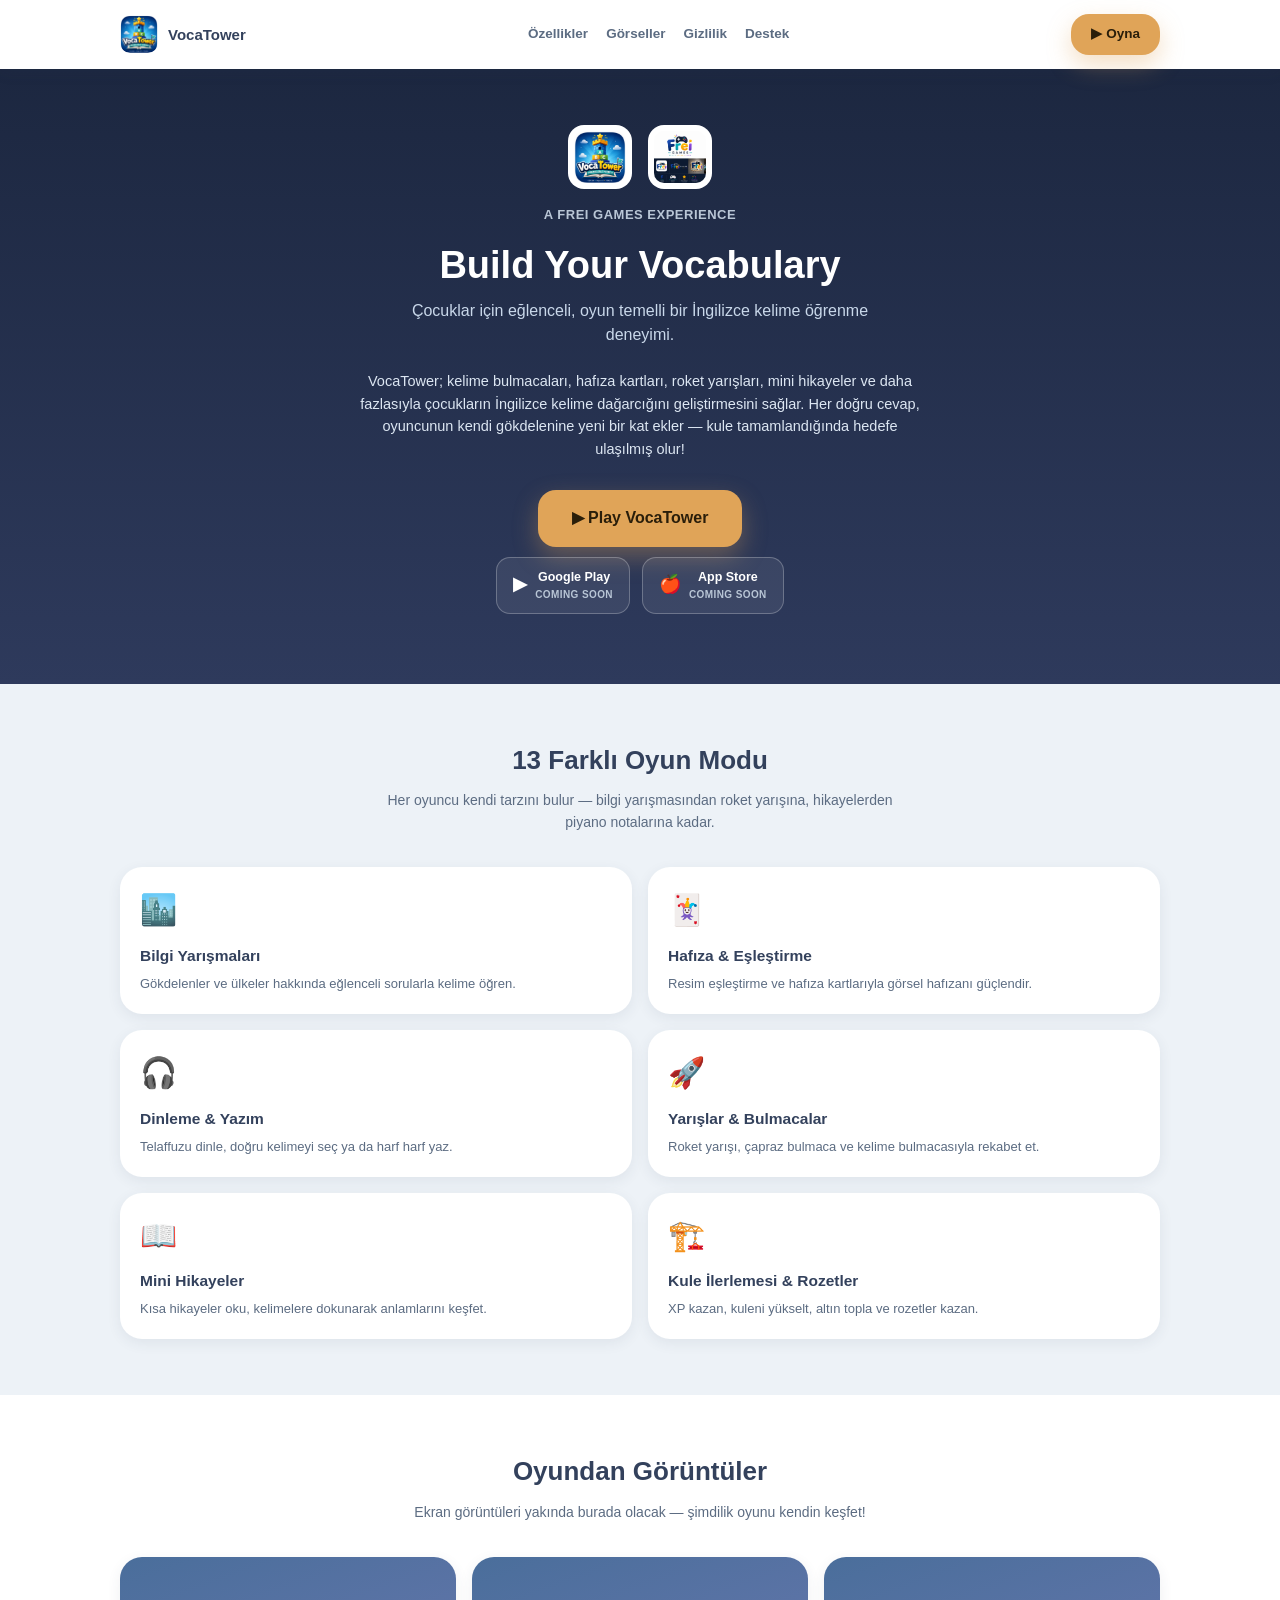
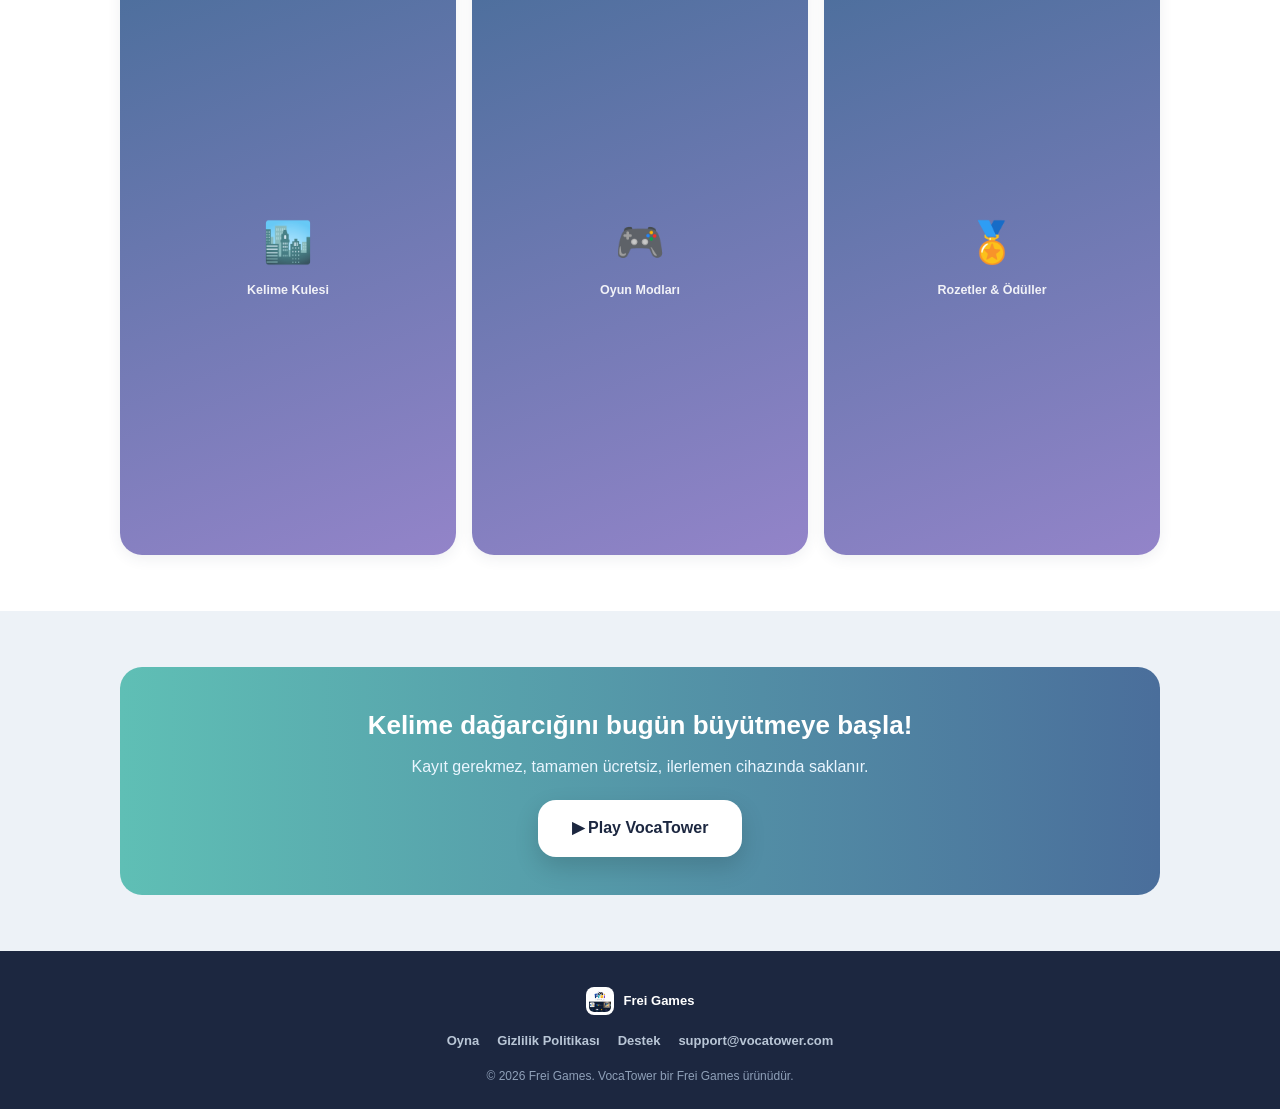
==== index.html @ cd60e769 "Release Candidate v0.1 Co-Authored-By: Claude Sonnet 5 <noreply@anthropic.com>" ====
<!DOCTYPE html>
<html lang="tr">
<head>
<meta charset="UTF-8">
<meta name="viewport" content="width=device-width, initial-scale=1.0">
<title>VocaTower — Build Your Vocabulary | Frei Games</title>
<meta name="description" content="VocaTower, çocuklar için 13 eğlenceli oyun modu ve 1000 kelimelik İngilizce kelime hazinesiyle tasarlanmış bir kelime öğrenme oyunudur. Frei Games imzasıyla.">
<link rel="stylesheet" href="assets/css/landing.css">
</head>
<body>

<header class="lp-header">
  <div class="lp-wrap">
    <div class="lp-brand">
      <img src="assets/images/VocaTower_logo.png" alt="VocaTower logosu">
      <span>VocaTower</span>
    </div>
    <nav class="lp-nav">
      <a href="#features">Özellikler</a>
      <a href="#preview">Görseller</a>
      <a href="privacy.html">Gizlilik</a>
      <a href="support.html">Destek</a>
    </nav>
    <a class="lp-btn-primary" style="padding:10px 20px;font-size:13.5px;" href="game/index.html">▶ Oyna</a>
  </div>
</header>

<section class="lp-hero">
  <div class="lp-wrap">
    <div class="lp-logos">
      <img src="assets/images/VocaTower_logo.png" alt="VocaTower logosu">
      <img src="assets/images/Frei_games_logo.png" alt="Frei Games logosu">
    </div>
    <div class="lp-tagline" lang="en">A FREI GAMES EXPERIENCE</div>
    <h1 lang="en">Build Your Vocabulary</h1>
    <p class="lp-sub-tr">Çocuklar için eğlenceli, oyun temelli bir İngilizce kelime öğrenme deneyimi.</p>
    <p class="lp-explain">VocaTower; kelime bulmacaları, hafıza kartları, roket yarışları, mini hikayeler ve daha fazlasıyla çocukların İngilizce kelime dağarcığını geliştirmesini sağlar. Her doğru cevap, oyuncunun kendi gökdelenine yeni bir kat ekler — kule tamamlandığında hedefe ulaşılmış olur!</p>
    <div class="lp-cta-row">
      <a class="lp-btn-primary" href="game/index.html"><span lang="en">▶ Play VocaTower</span></a>
    </div>
    <div class="lp-store-badges">
      <div class="lp-store-badge"><span class="lp-store-icon">▶</span><span lang="en">Google Play<span class="lp-soon">COMING SOON</span></span></div>
      <div class="lp-store-badge"><span class="lp-store-icon">🍎</span><span lang="en">App Store<span class="lp-soon">COMING SOON</span></span></div>
    </div>
  </div>
</section>

<section class="lp-section" id="features">
  <div class="lp-wrap">
    <h2>13 Farklı Oyun Modu</h2>
    <p class="lp-section-sub">Her oyuncu kendi tarzını bulur — bilgi yarışmasından roket yarışına, hikayelerden piyano notalarına kadar.</p>
    <div class="lp-features">
      <div class="lp-feature-card">
        <div class="lp-fe-icon">🏙️</div>
        <h3>Bilgi Yarışmaları</h3>
        <p>Gökdelenler ve ülkeler hakkında eğlenceli sorularla kelime öğren.</p>
      </div>
      <div class="lp-feature-card">
        <div class="lp-fe-icon">🃏</div>
        <h3>Hafıza & Eşleştirme</h3>
        <p>Resim eşleştirme ve hafıza kartlarıyla görsel hafızanı güçlendir.</p>
      </div>
      <div class="lp-feature-card">
        <div class="lp-fe-icon">🎧</div>
        <h3>Dinleme & Yazım</h3>
        <p>Telaffuzu dinle, doğru kelimeyi seç ya da harf harf yaz.</p>
      </div>
      <div class="lp-feature-card">
        <div class="lp-fe-icon">🚀</div>
        <h3>Yarışlar & Bulmacalar</h3>
        <p>Roket yarışı, çapraz bulmaca ve kelime bulmacasıyla rekabet et.</p>
      </div>
      <div class="lp-feature-card">
        <div class="lp-fe-icon">📖</div>
        <h3>Mini Hikayeler</h3>
        <p>Kısa hikayeler oku, kelimelere dokunarak anlamlarını keşfet.</p>
      </div>
      <div class="lp-feature-card">
        <div class="lp-fe-icon">🏗️</div>
        <h3>Kule İlerlemesi & Rozetler</h3>
        <p>XP kazan, kuleni yükselt, altın topla ve rozetler kazan.</p>
      </div>
    </div>
  </div>
</section>

<section class="lp-section" id="preview" style="background:var(--card);">
  <div class="lp-wrap">
    <h2>Oyundan Görüntüler</h2>
    <p class="lp-section-sub">Ekran görüntüleri yakında burada olacak — şimdilik oyunu kendin keşfet!</p>
    <div class="lp-preview-row">
      <div class="lp-preview-card"><div class="lp-pv-emoji">🏙️</div><span>Kelime Kulesi</span></div>
      <div class="lp-preview-card"><div class="lp-pv-emoji">🎮</div><span>Oyun Modları</span></div>
      <div class="lp-preview-card"><div class="lp-pv-emoji">🏅</div><span>Rozetler & Ödüller</span></div>
    </div>
  </div>
</section>

<section class="lp-section">
  <div class="lp-wrap">
    <div class="lp-cta-band">
      <h2>Kelime dağarcığını bugün büyütmeye başla!</h2>
      <p style="margin:10px 0 20px;color:#EAF6FF;">Kayıt gerekmez, tamamen ücretsiz, ilerlemen cihazında saklanır.</p>
      <a class="lp-btn-primary" href="game/index.html"><span lang="en">▶ Play VocaTower</span></a>
    </div>
  </div>
</section>

<footer class="lp-footer">
  <div class="lp-wrap">
    <div class="lp-footer-brand">
      <img src="assets/images/Frei_games_logo.png" alt="Frei Games logosu">
      <span>Frei Games</span>
    </div>
    <div class="lp-footer-links">
      <a href="game/index.html">Oyna</a>
      <a href="privacy.html">Gizlilik Politikası</a>
      <a href="support.html">Destek</a>
      <a href="mailto:support@vocatower.com?subject=VocaTower%20Feedback">support@vocatower.com</a>
    </div>
    <div class="lp-footer-copy">© 2026 Frei Games. VocaTower bir Frei Games ürünüdür.</div>
  </div>
</footer>

</body>
</html>
---- assets/css/landing.css ----
/* VocaTower — Frei Games tanıtım sitesi (index.html, privacy.html, support.html ortak stili) */
:root{
  --navy:#1C2740; --bg:#EDF2F7; --card:#FFFFFF; --ink:#33415C; --ink-soft:#5C6C82;
  --blue:#4A6E9B; --green:#72B396; --turquoise:#5FBFB5; --purple:#9384C9; --amber:#E0A458;
  --red-soft:#E08E8E; --radius:22px; --shadow:0 4px 14px rgba(51,65,92,0.08);
}
*{margin:0;padding:0;box-sizing:border-box;-webkit-tap-highlight-color:transparent;}
html{scroll-behavior:smooth;}
body{font-family:Inter,'Segoe UI',Roboto,Arial,sans-serif;background:var(--bg);color:var(--ink);line-height:1.55;}
img{max-width:100%;display:block;}
a{color:inherit;}
.lp-wrap{width:100%;max-width:1080px;margin:0 auto;padding:0 20px;}

/* ---------- Header ---------- */
.lp-header{background:var(--card);box-shadow:var(--shadow);position:sticky;top:0;z-index:10;}
.lp-header .lp-wrap{display:flex;align-items:center;justify-content:space-between;padding:14px 20px;gap:14px;}
.lp-brand{display:flex;align-items:center;gap:10px;font-weight:700;font-size:15px;}
.lp-brand img{height:38px;width:auto;border-radius:10px;}
.lp-nav{display:flex;gap:18px;font-size:13.5px;font-weight:700;flex-wrap:wrap;}
.lp-nav a{text-decoration:none;color:var(--ink-soft);}
.lp-nav a:hover{color:var(--blue);}

/* ---------- Hero ---------- */
.lp-hero{background:linear-gradient(180deg,var(--navy) 0%,#2E3A5C 100%);color:#fff;padding:56px 0 70px;text-align:center;}
.lp-hero .lp-logos{display:flex;align-items:center;justify-content:center;gap:16px;margin-bottom:16px;}
.lp-hero .lp-logos img{height:64px;width:auto;border-radius:16px;background:#fff;padding:6px;}
.lp-tagline{font-size:13px;letter-spacing:.5px;color:#B9C6D6;font-weight:700;margin-bottom:18px;}
.lp-hero h1{font-size:38px;line-height:1.2;margin-bottom:10px;}
.lp-hero .lp-sub-tr{font-size:16px;color:#C9D8EA;margin-bottom:22px;max-width:520px;margin-left:auto;margin-right:auto;}
.lp-hero p.lp-explain{max-width:560px;margin:0 auto 30px;color:#DCE6F2;font-size:14.5px;}
.lp-cta-row{display:flex;flex-wrap:wrap;gap:14px;justify-content:center;align-items:center;}
.lp-btn-primary{display:inline-block;background:var(--amber);color:#2A1E0A;font-weight:700;font-size:16px;padding:16px 34px;border-radius:18px;text-decoration:none;box-shadow:0 10px 24px rgba(224,164,88,.35);transition:transform .12s;}
.lp-btn-primary:hover{transform:translateY(-2px);}
.lp-store-badges{display:flex;gap:12px;flex-wrap:wrap;justify-content:center;margin-top:10px;}
.lp-store-badge{display:flex;align-items:center;gap:8px;background:rgba(255,255,255,.08);border:1.5px solid rgba(255,255,255,.25);color:#fff;padding:10px 16px;border-radius:14px;font-size:12.5px;font-weight:700;}
.lp-store-badge .lp-store-icon{font-size:18px;}
.lp-store-badge .lp-soon{display:block;font-size:10px;font-weight:600;color:#B9C6D6;letter-spacing:.4px;}

/* ---------- Sections ---------- */
.lp-section{padding:56px 0;}
.lp-section h2{font-size:26px;text-align:center;margin-bottom:10px;}
.lp-section .lp-section-sub{text-align:center;color:var(--ink-soft);font-size:14px;max-width:520px;margin:0 auto 34px;}

.lp-features{display:grid;grid-template-columns:repeat(2,1fr);gap:16px;}
.lp-feature-card{background:var(--card);border-radius:var(--radius);box-shadow:var(--shadow);padding:20px;text-align:left;}
.lp-feature-card .lp-fe-icon{font-size:30px;margin-bottom:10px;}
.lp-feature-card h3{font-size:15.5px;margin-bottom:6px;}
.lp-feature-card p{font-size:13px;color:var(--ink-soft);}

.lp-preview-row{display:grid;grid-template-columns:repeat(3,1fr);gap:16px;}
.lp-preview-card{aspect-ratio:9/16;background:linear-gradient(160deg,var(--blue),var(--purple));border-radius:var(--radius);box-shadow:var(--shadow);display:flex;align-items:center;justify-content:center;flex-direction:column;color:#fff;font-weight:700;text-align:center;padding:16px;gap:8px;}
.lp-preview-card .lp-pv-emoji{font-size:40px;}
.lp-preview-card span{font-size:12.5px;font-weight:600;opacity:.9;}

.lp-cta-band{background:linear-gradient(90deg,var(--turquoise),var(--blue));border-radius:var(--radius);padding:38px 24px;text-align:center;color:#fff;}
.lp-cta-band h2{color:#fff;}
.lp-cta-band .lp-btn-primary{background:#fff;color:var(--navy);box-shadow:0 10px 24px rgba(0,0,0,.15);}

/* ---------- Footer ---------- */
.lp-footer{background:var(--navy);color:#B9C6D6;padding:36px 0 24px;font-size:13px;}
.lp-footer .lp-wrap{display:flex;flex-direction:column;gap:16px;align-items:center;text-align:center;}
.lp-footer-brand{display:flex;align-items:center;gap:10px;font-weight:700;color:#fff;}
.lp-footer-brand img{height:28px;width:auto;border-radius:8px;background:#fff;padding:3px;}
.lp-footer-links{display:flex;gap:18px;flex-wrap:wrap;justify-content:center;}
.lp-footer-links a{text-decoration:none;color:#B9C6D6;font-weight:700;}
.lp-footer-links a:hover{color:#fff;}
.lp-footer-copy{color:#8FA0B8;font-size:12px;}

/* ---------- Content pages (privacy / support) ---------- */
.lp-content{background:var(--card);border-radius:var(--radius);box-shadow:var(--shadow);padding:34px 28px;margin:36px auto;max-width:760px;}
.lp-content h1{font-size:26px;margin-bottom:6px;}
.lp-content .lp-updated{color:var(--ink-soft);font-size:12.5px;margin-bottom:24px;}
.lp-content h2{font-size:17px;margin:26px 0 8px;color:var(--blue);}
.lp-content p, .lp-content li{font-size:14px;color:var(--ink);margin-bottom:8px;}
.lp-content ul{padding-left:20px;margin-bottom:10px;}
.lp-content .lp-faq-q{font-weight:700;margin-top:18px;}
.lp-content a.lp-mail{color:var(--blue);font-weight:700;text-decoration:none;}

@media (max-width:700px){
  .lp-hero h1{font-size:28px;}
  .lp-features{grid-template-columns:1fr;}
  .lp-preview-row{grid-template-columns:1fr 1fr;}
  .lp-nav{display:none;}
  .lp-content{padding:24px 18px;margin:20px 14px;}
}
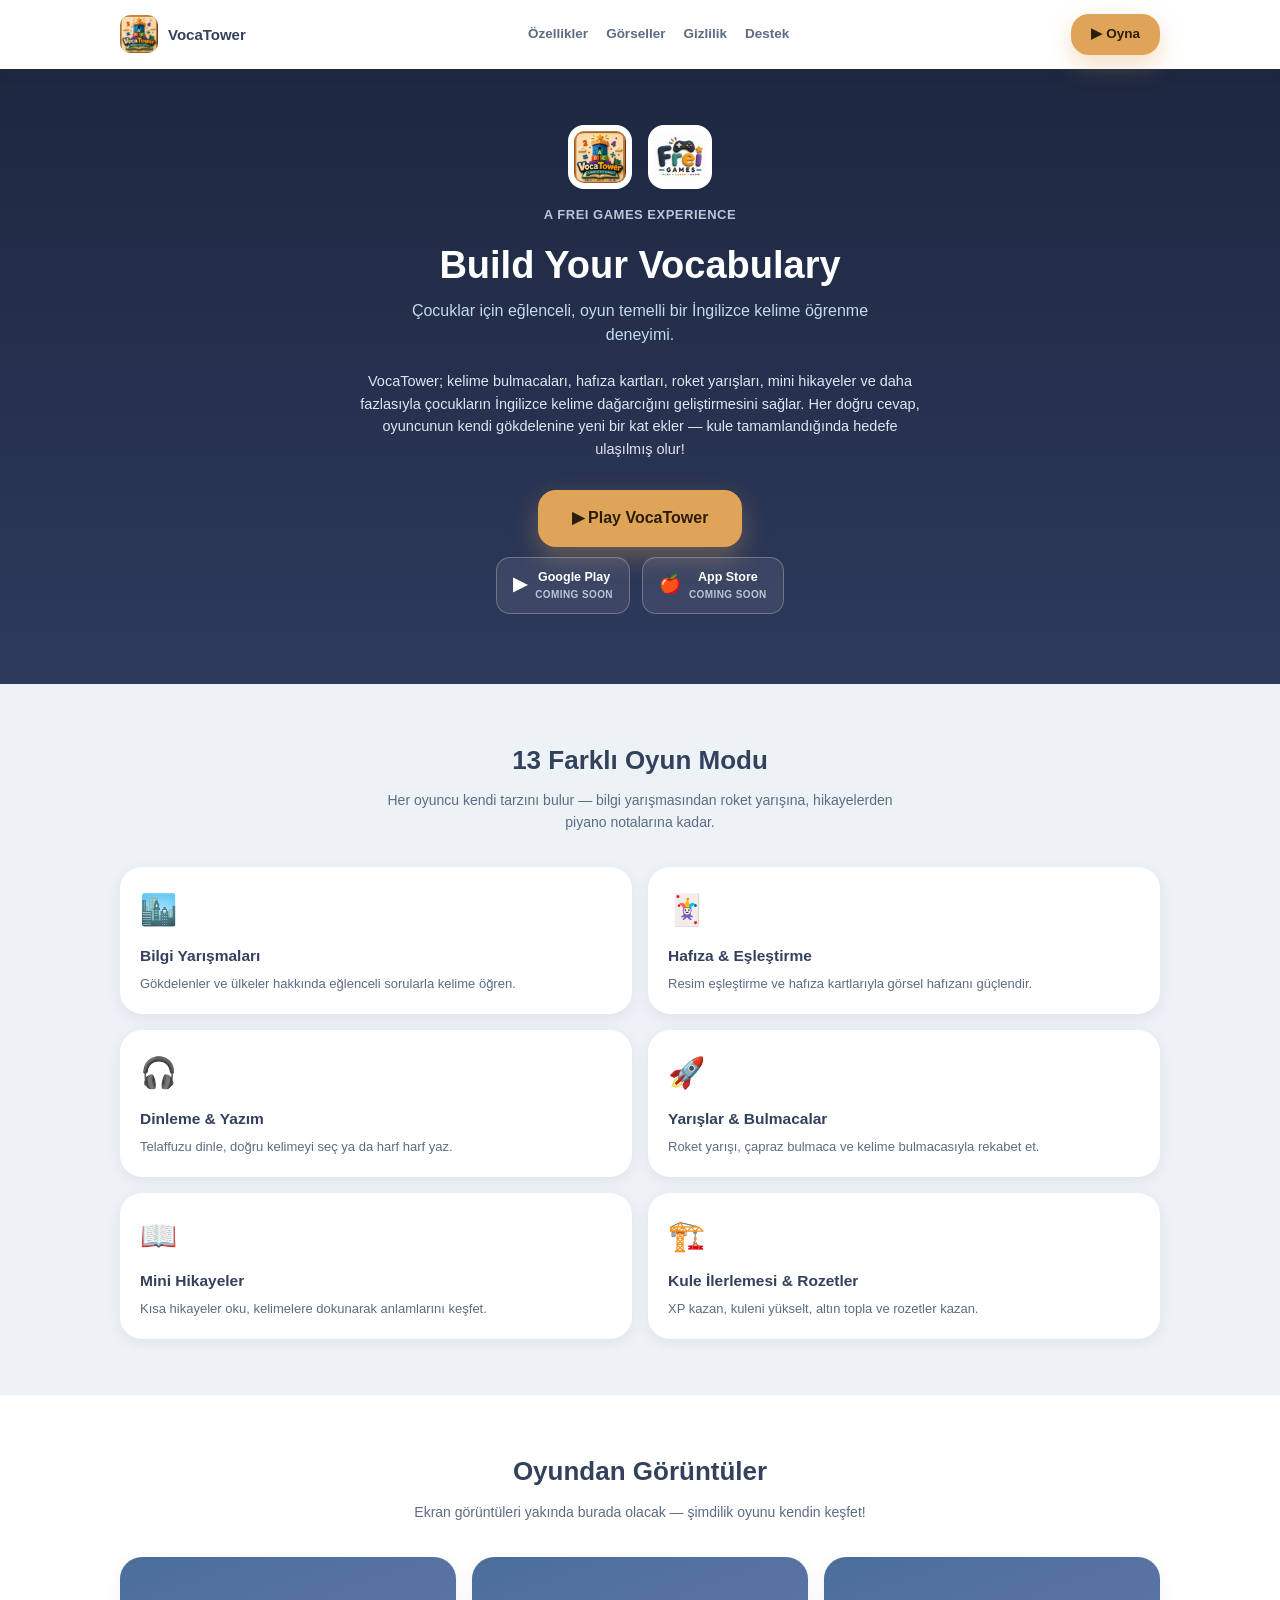
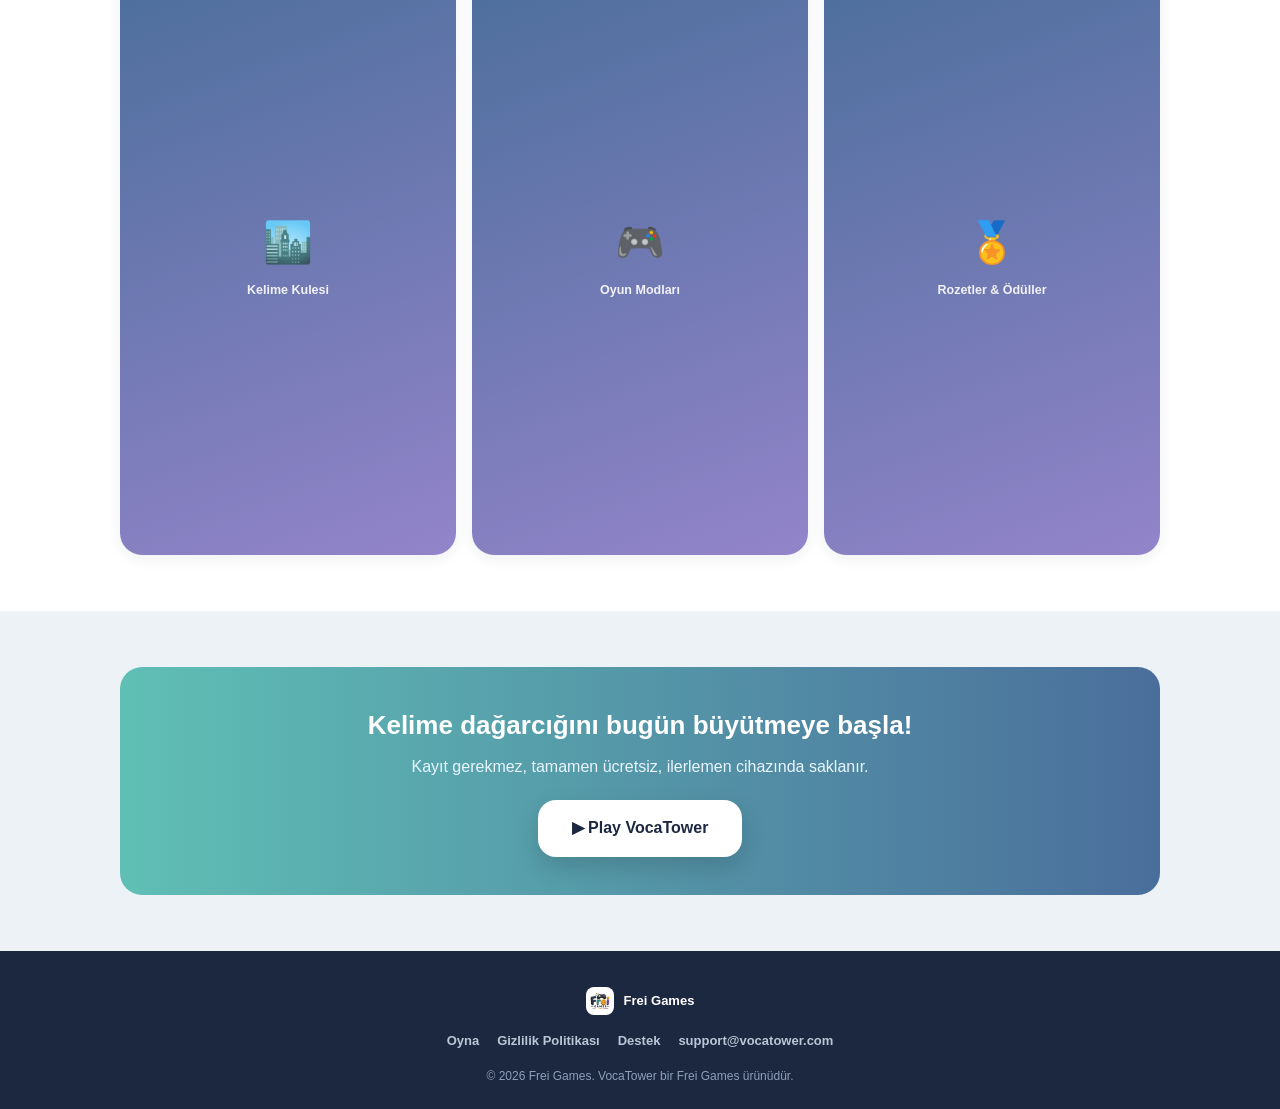
==== commit 9070f006: "Apply official Frei Games visual design: clay home cards, badge artwork, universal completion popup," ====
--- a/index.html
+++ b/index.html
@@ -12,7 +12,7 @@
 <header class="lp-header">
   <div class="lp-wrap">
     <div class="lp-brand">
-      <img src="assets/images/VocaTower_logo.png" alt="VocaTower logosu">
+      <img src="assets/images/VocaTower_logo_new.png" alt="VocaTower logosu">
       <span>VocaTower</span>
     </div>
     <nav class="lp-nav">
@@ -28,8 +28,8 @@
 <section class="lp-hero">
   <div class="lp-wrap">
     <div class="lp-logos">
-      <img src="assets/images/VocaTower_logo.png" alt="VocaTower logosu">
-      <img src="assets/images/Frei_games_logo.png" alt="Frei Games logosu">
+      <img src="assets/images/VocaTower_logo_new.png" alt="VocaTower logosu">
+      <img src="assets/images/FreiGames_logo_new.png" alt="Frei Games logosu">
     </div>
     <div class="lp-tagline" lang="en">A FREI GAMES EXPERIENCE</div>
     <h1 lang="en">Build Your Vocabulary</h1>
@@ -109,7 +109,7 @@
 <footer class="lp-footer">
   <div class="lp-wrap">
     <div class="lp-footer-brand">
-      <img src="assets/images/Frei_games_logo.png" alt="Frei Games logosu">
+      <img src="assets/images/FreiGames_logo_new.png" alt="Frei Games logosu">
       <span>Frei Games</span>
     </div>
     <div class="lp-footer-links">
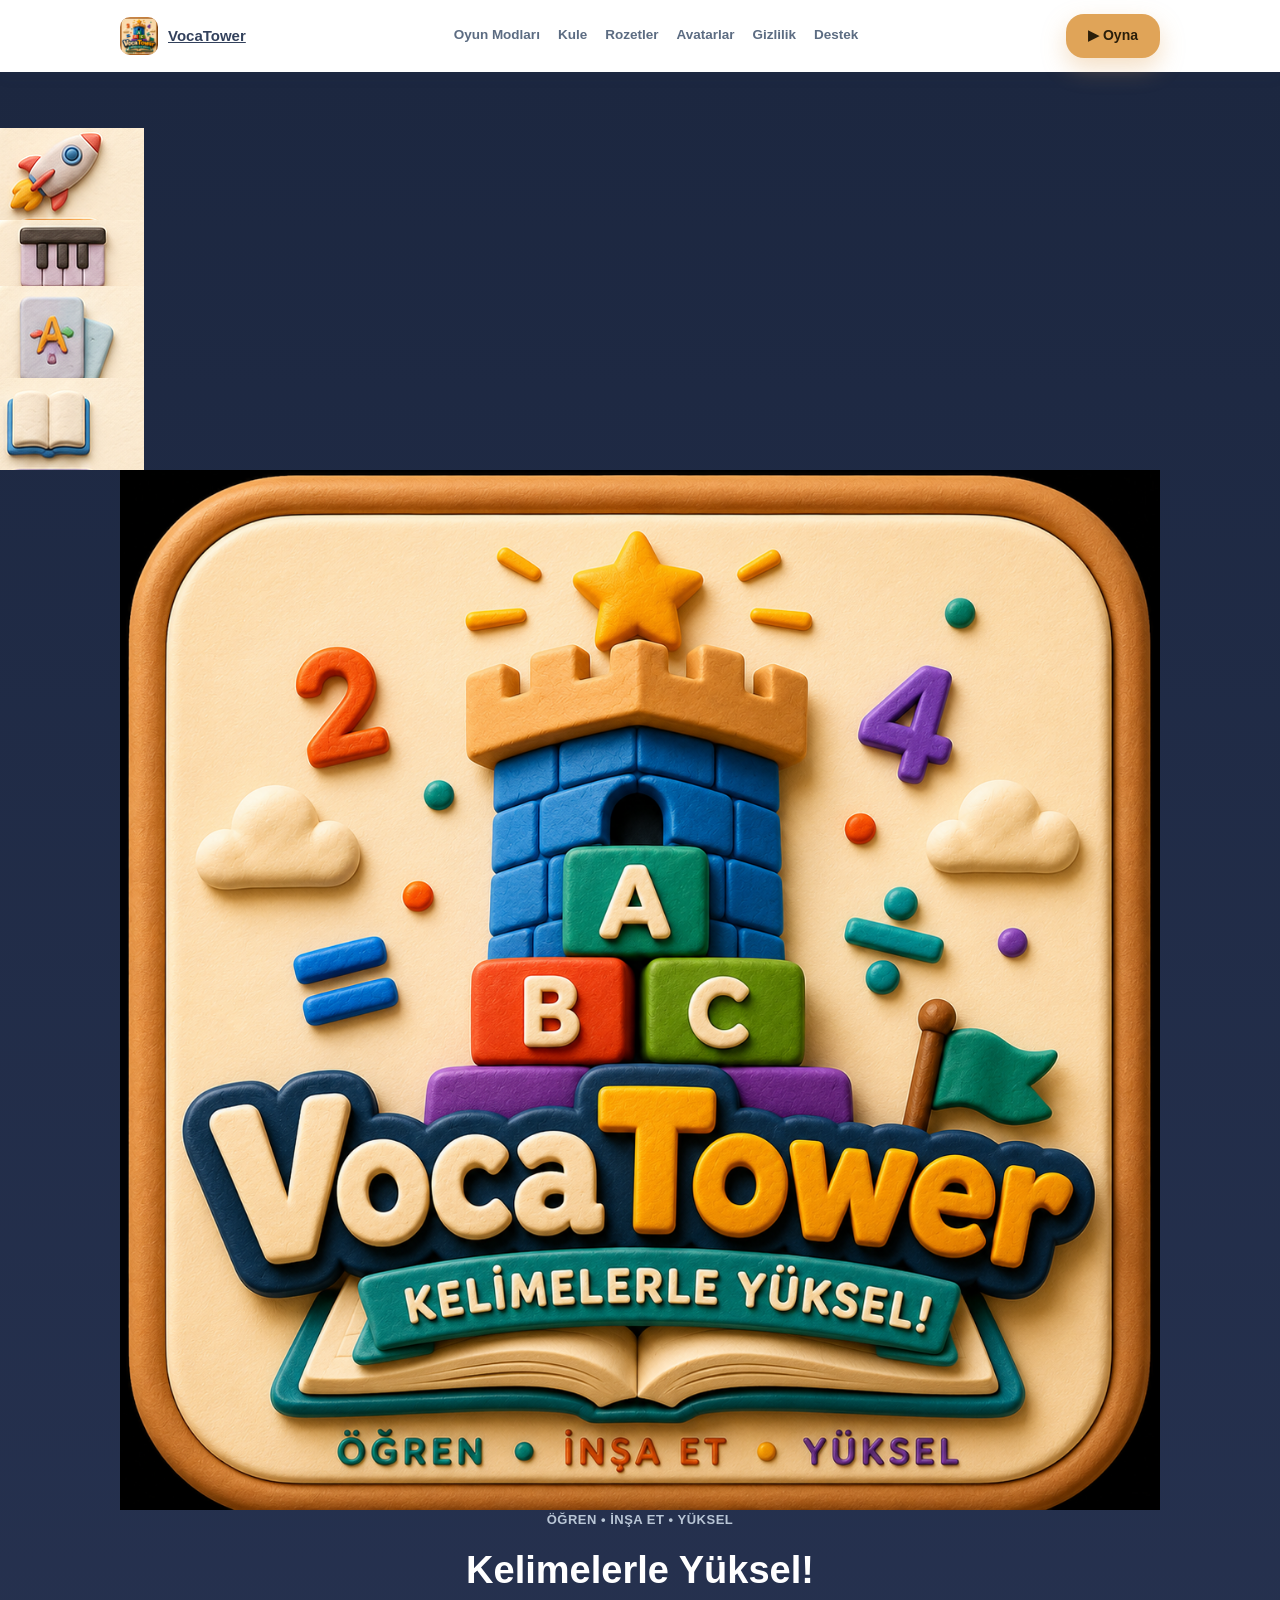
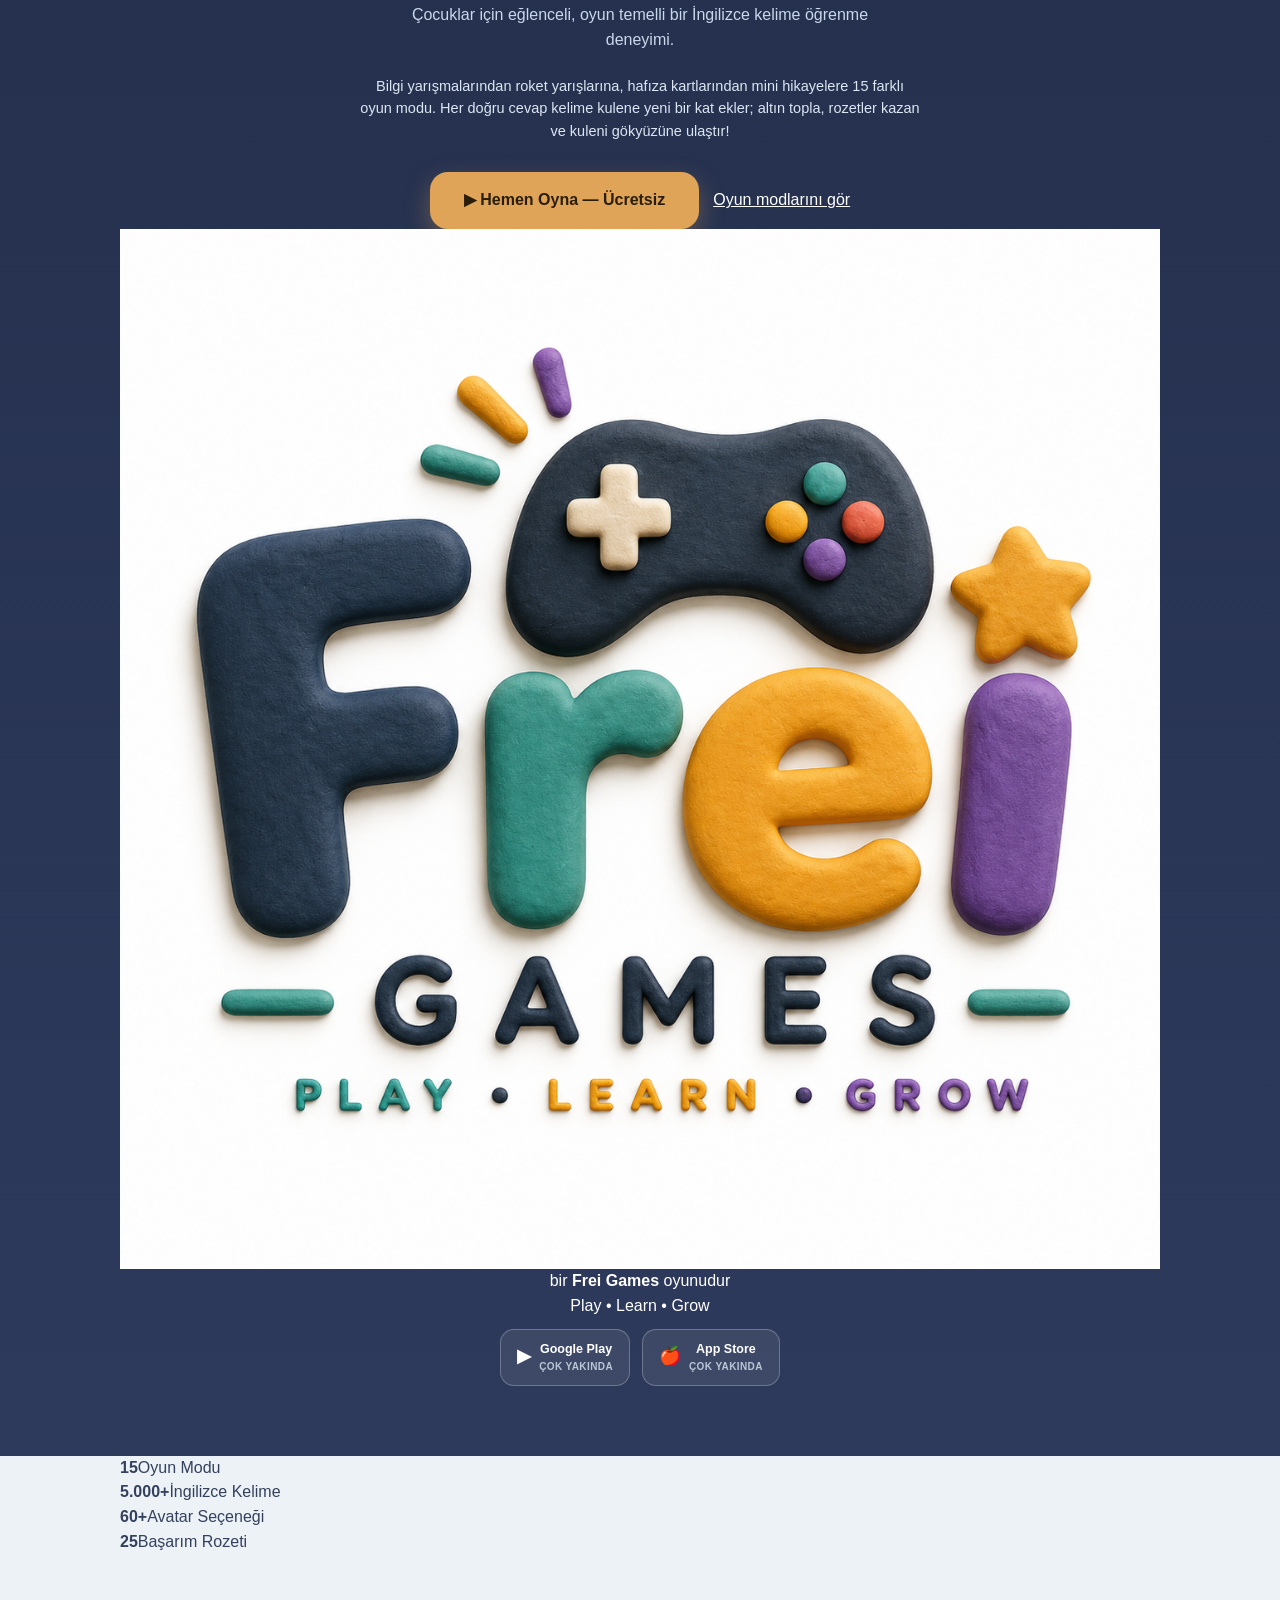
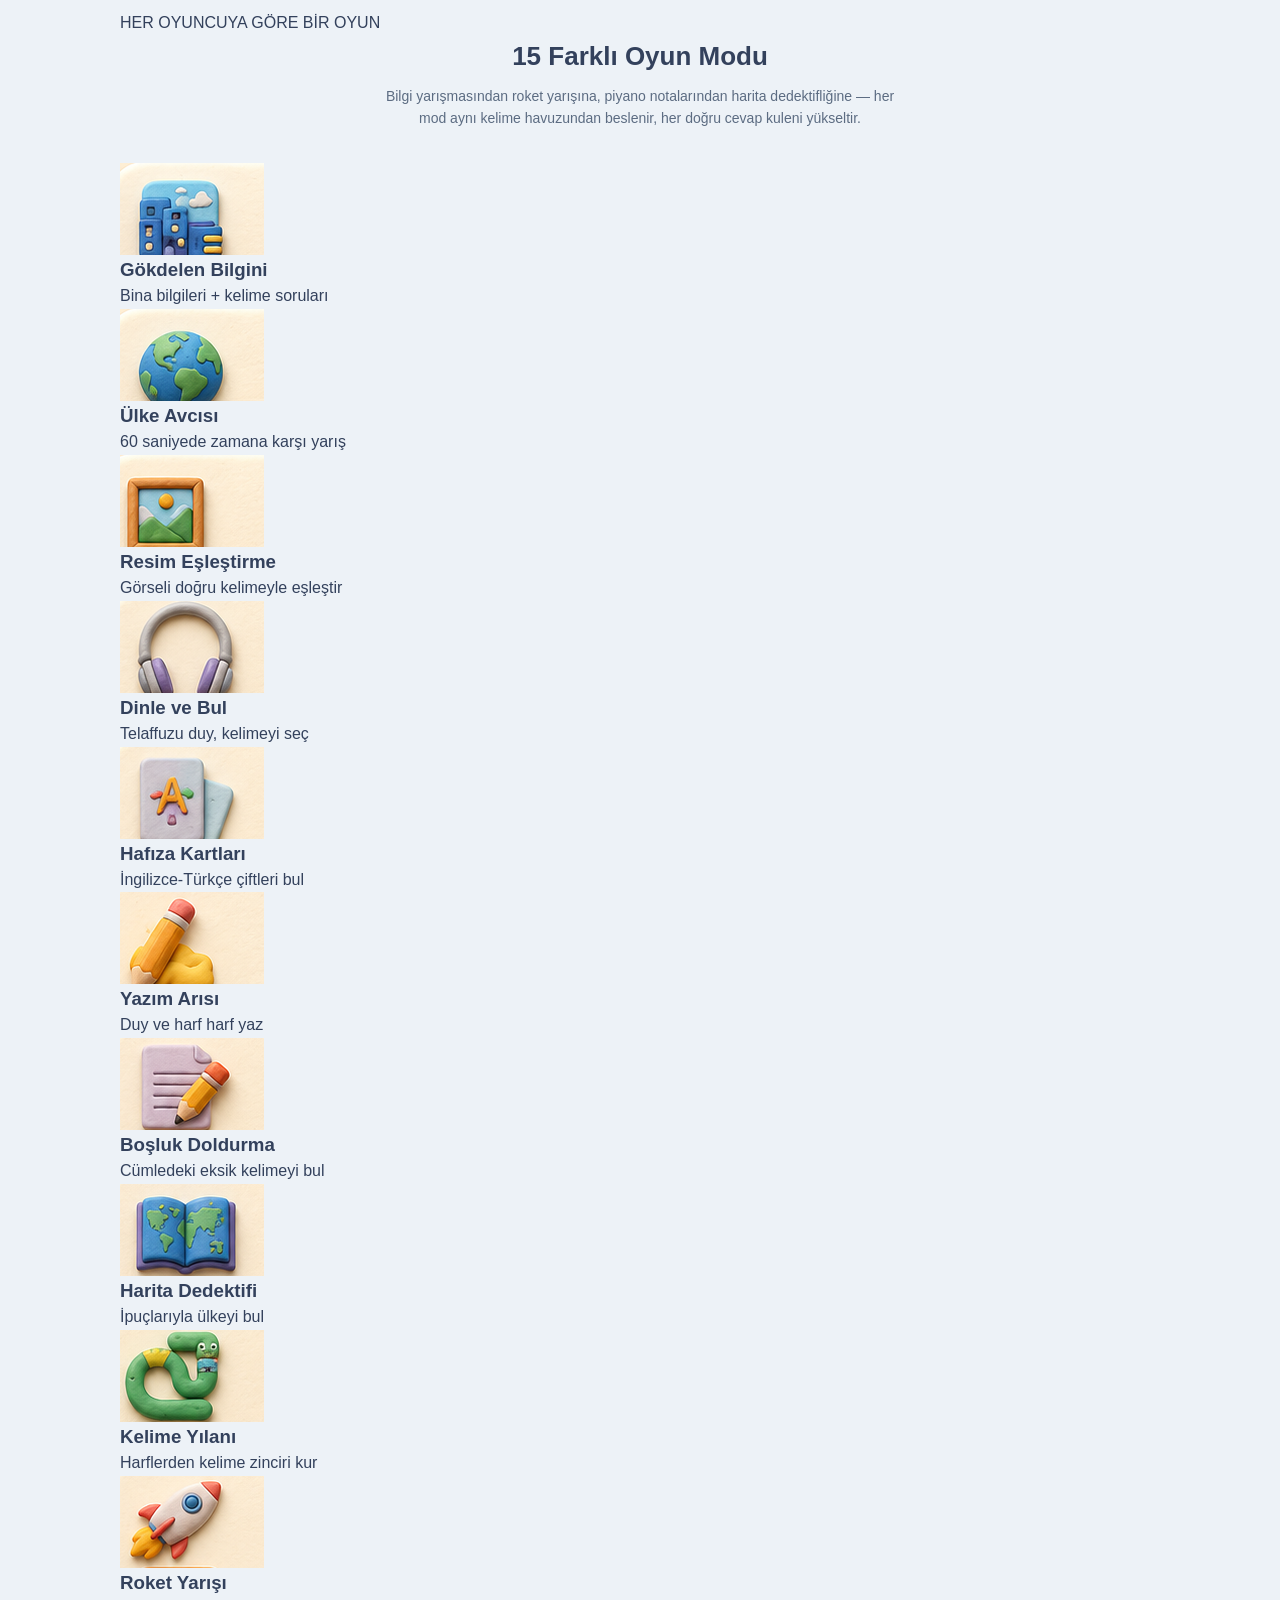
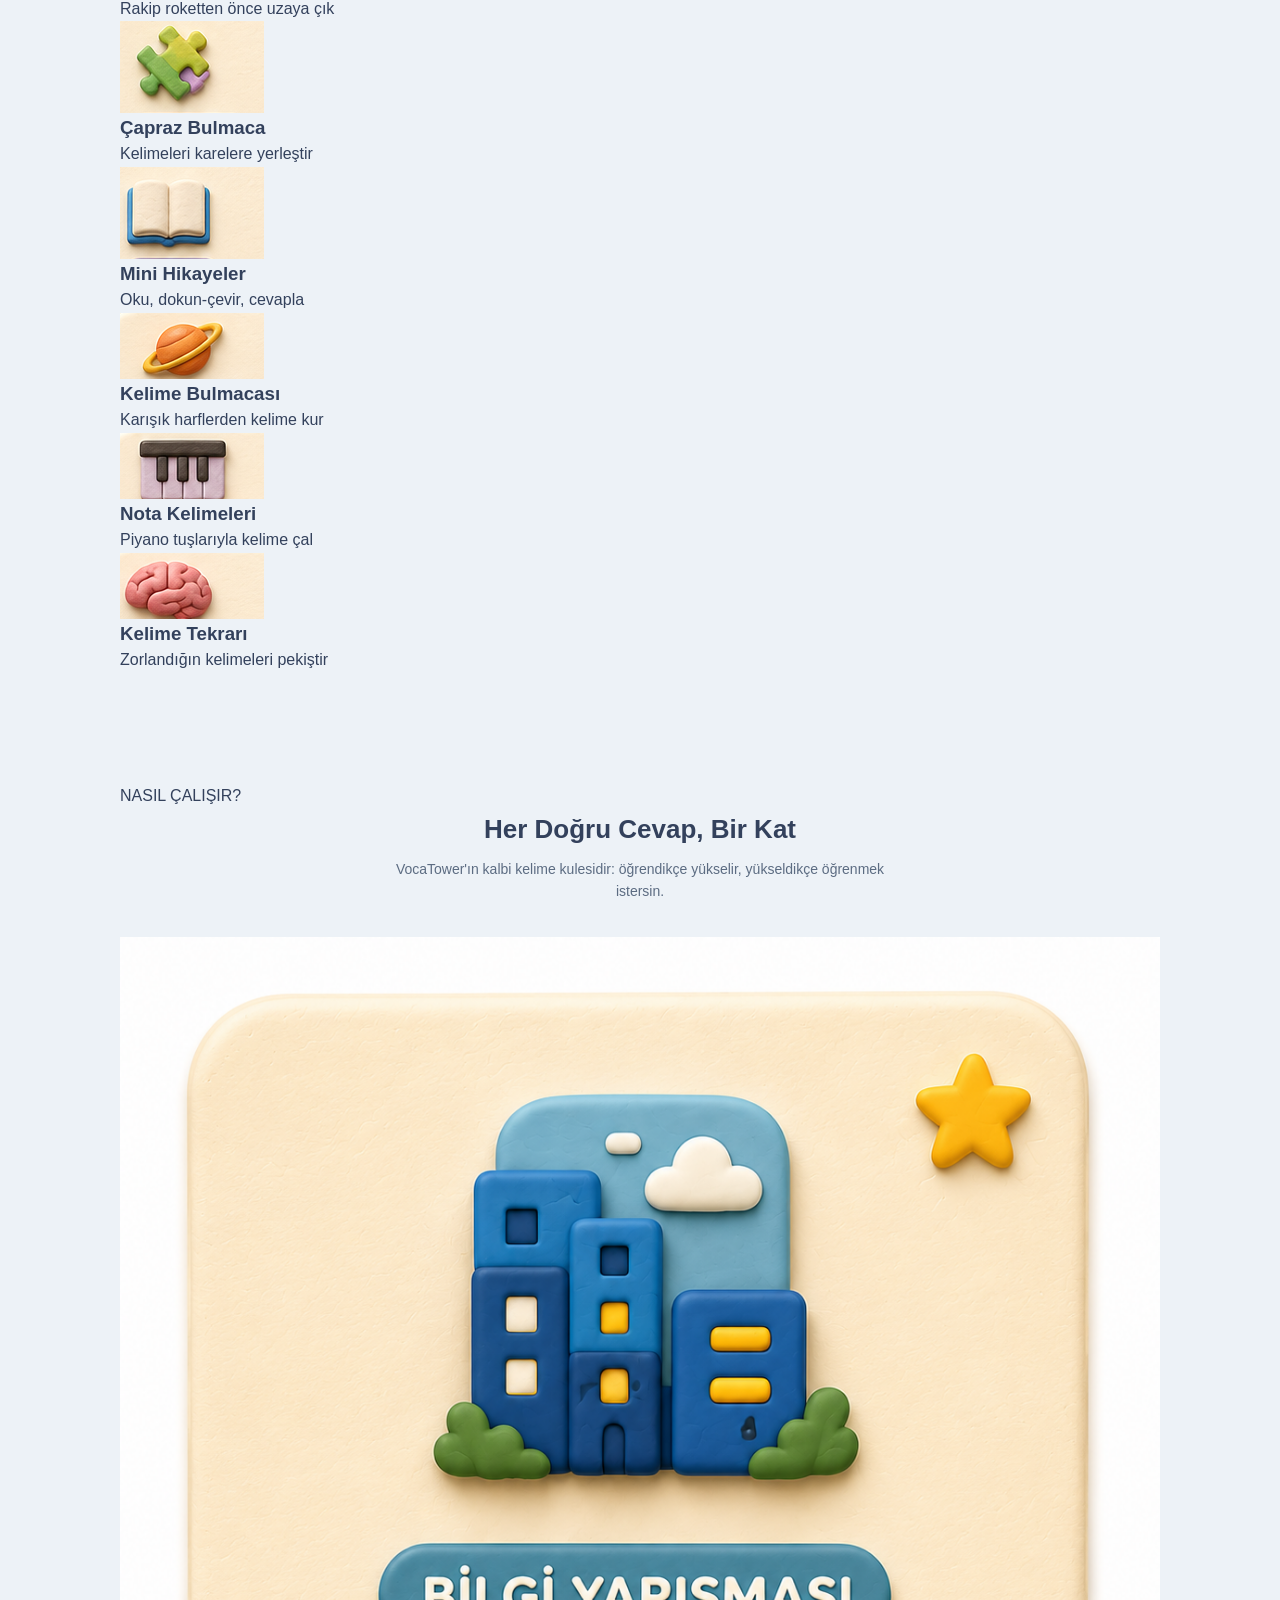
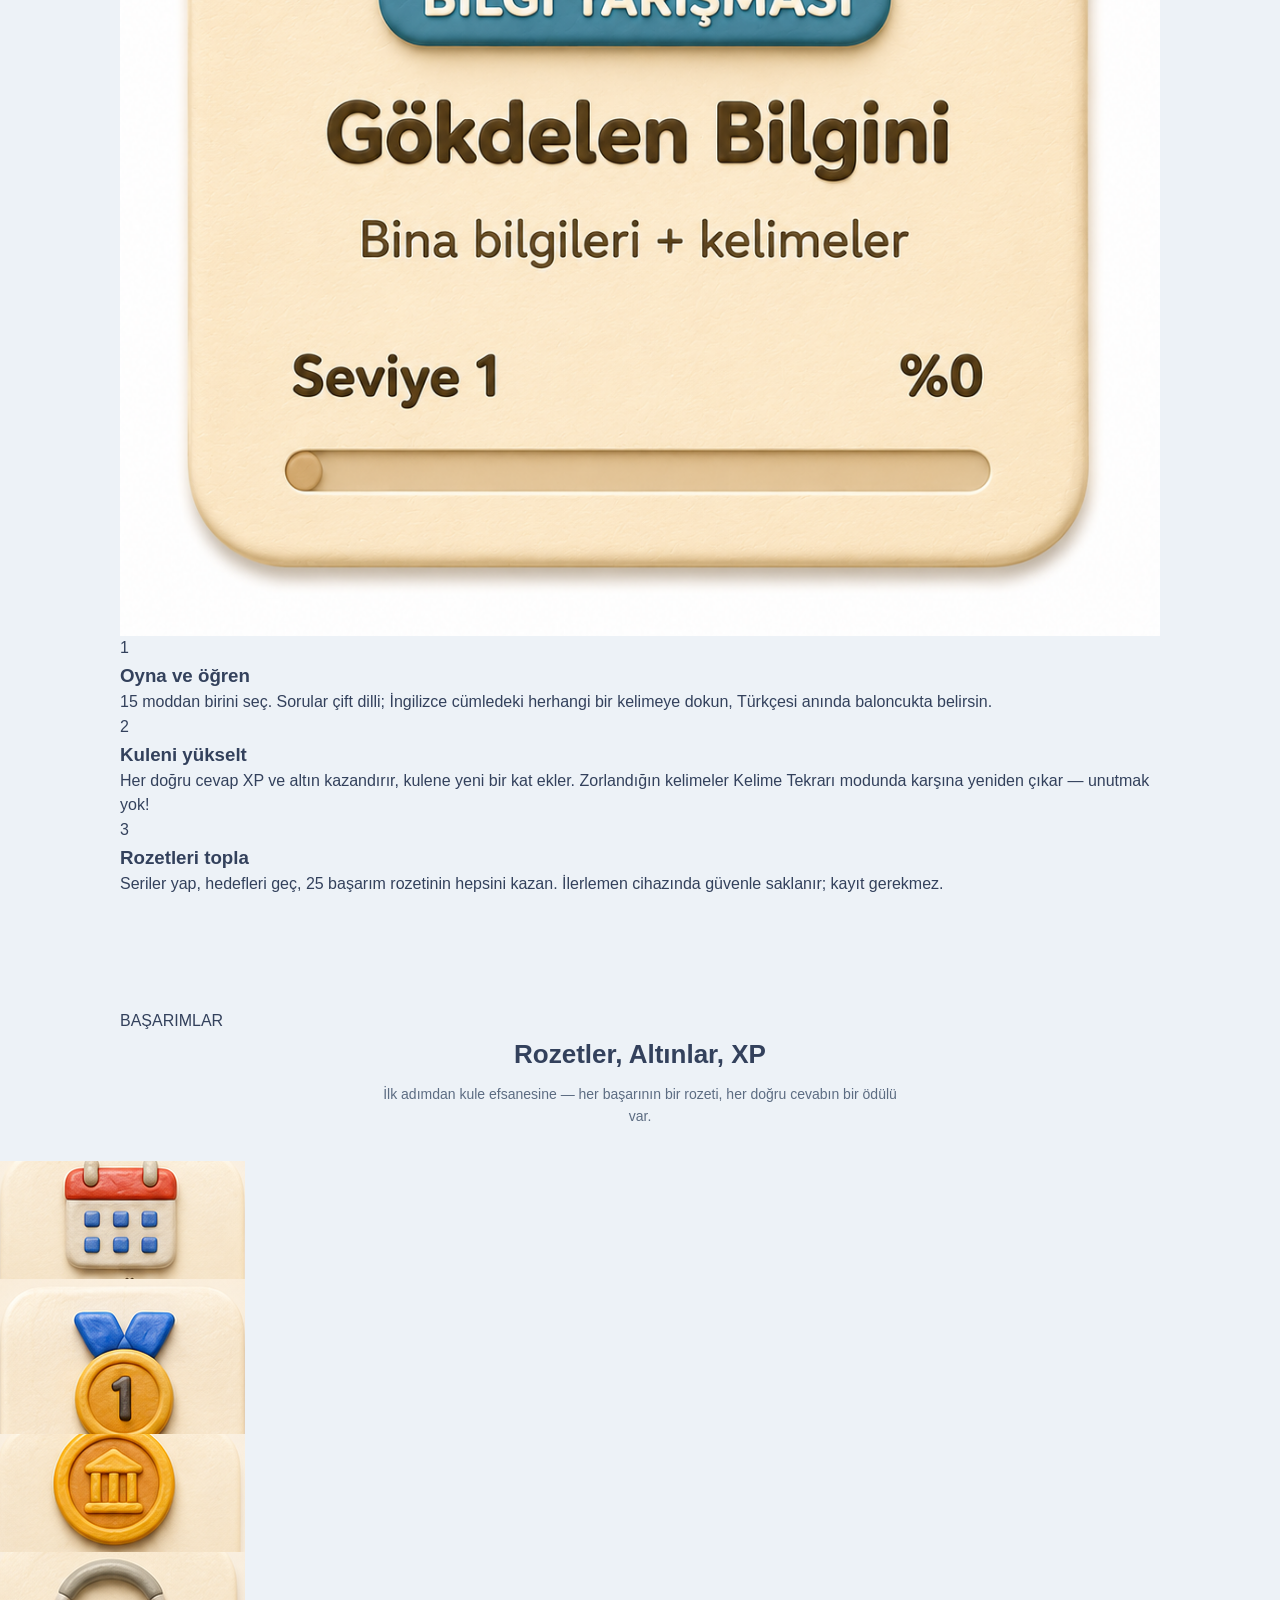
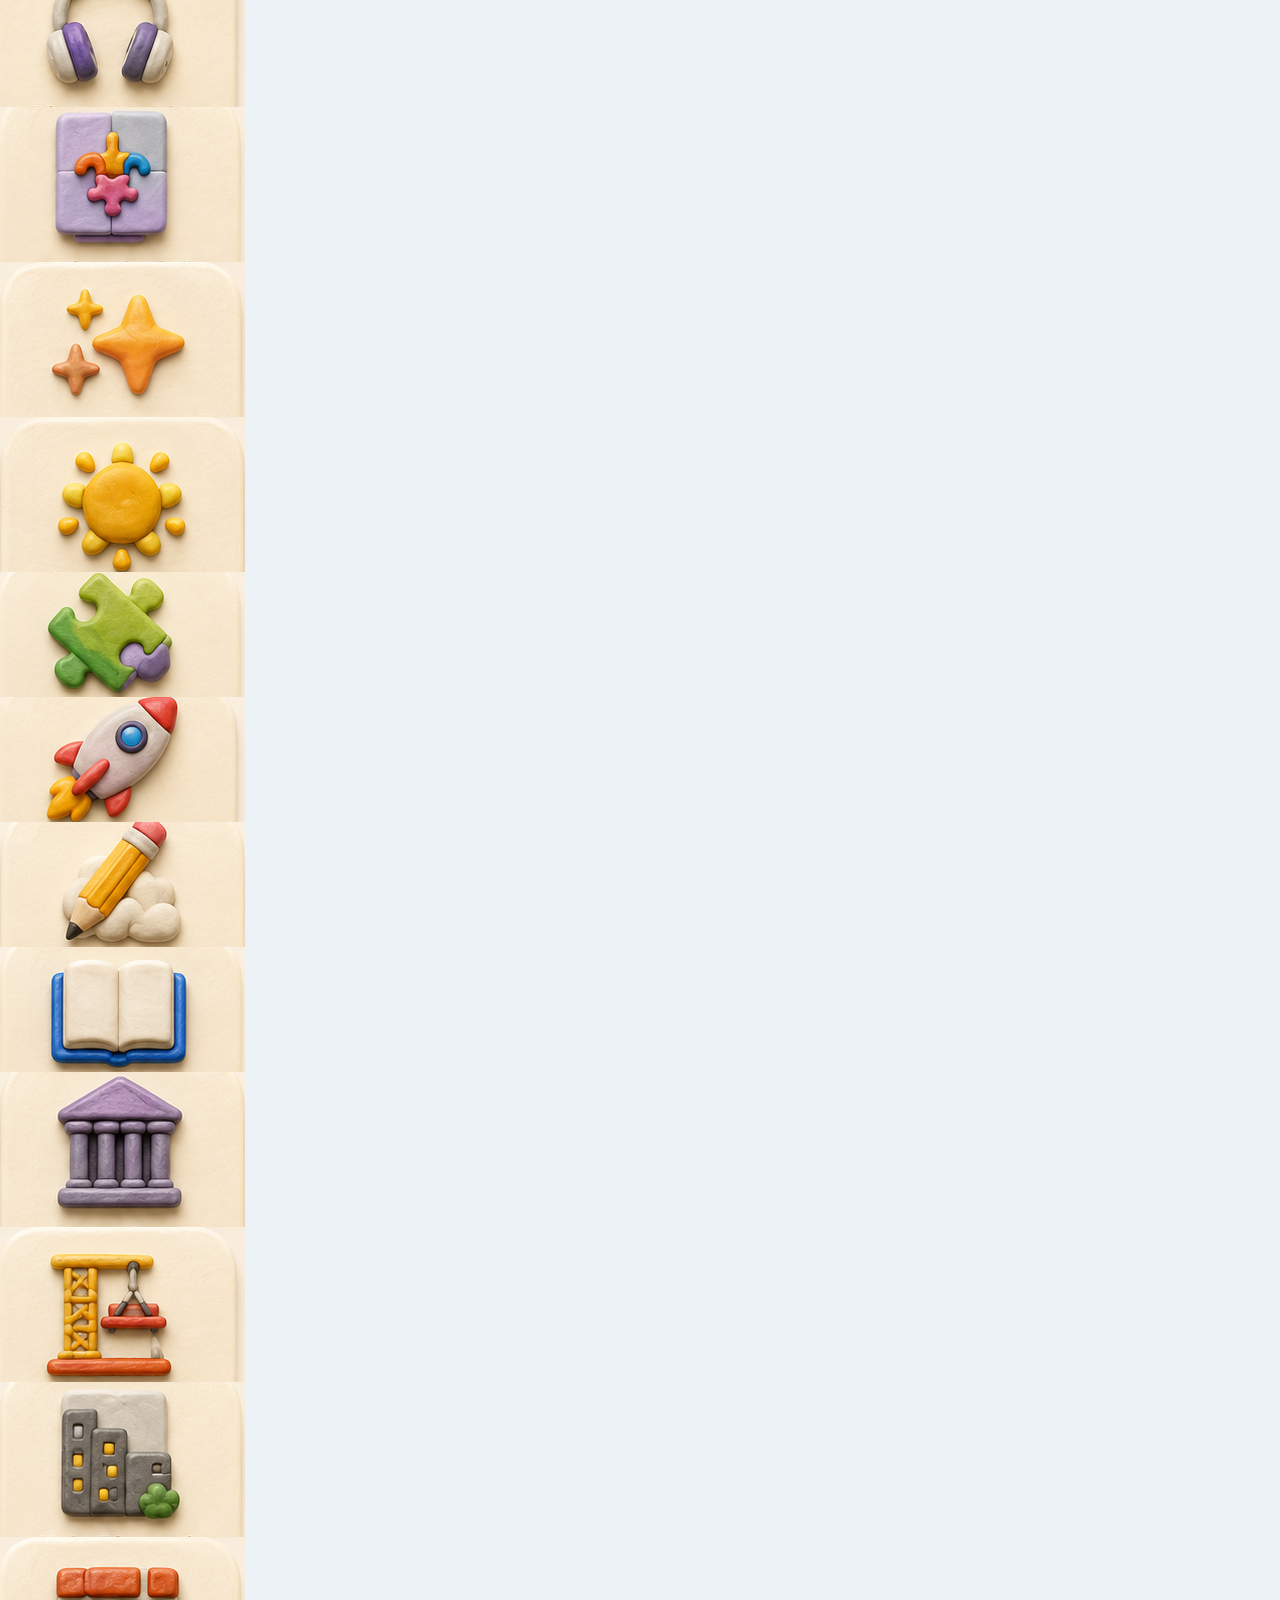
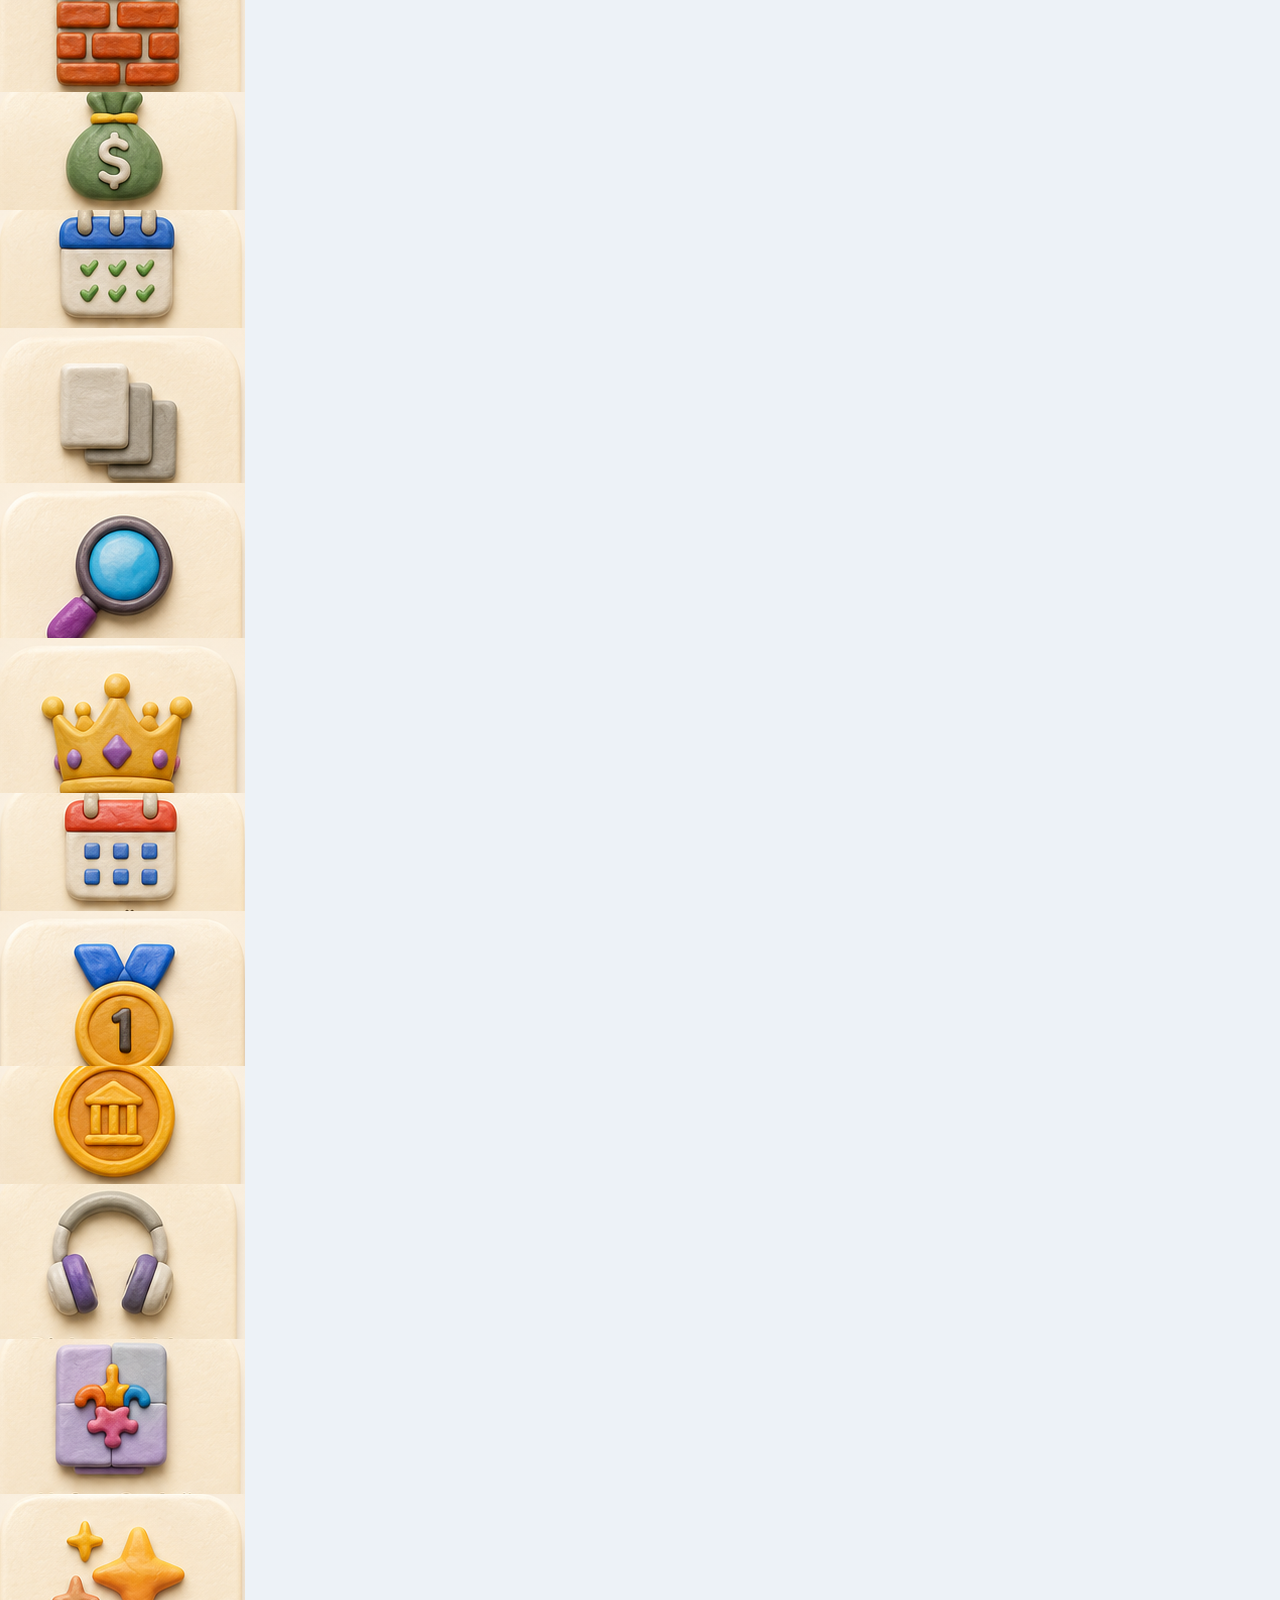
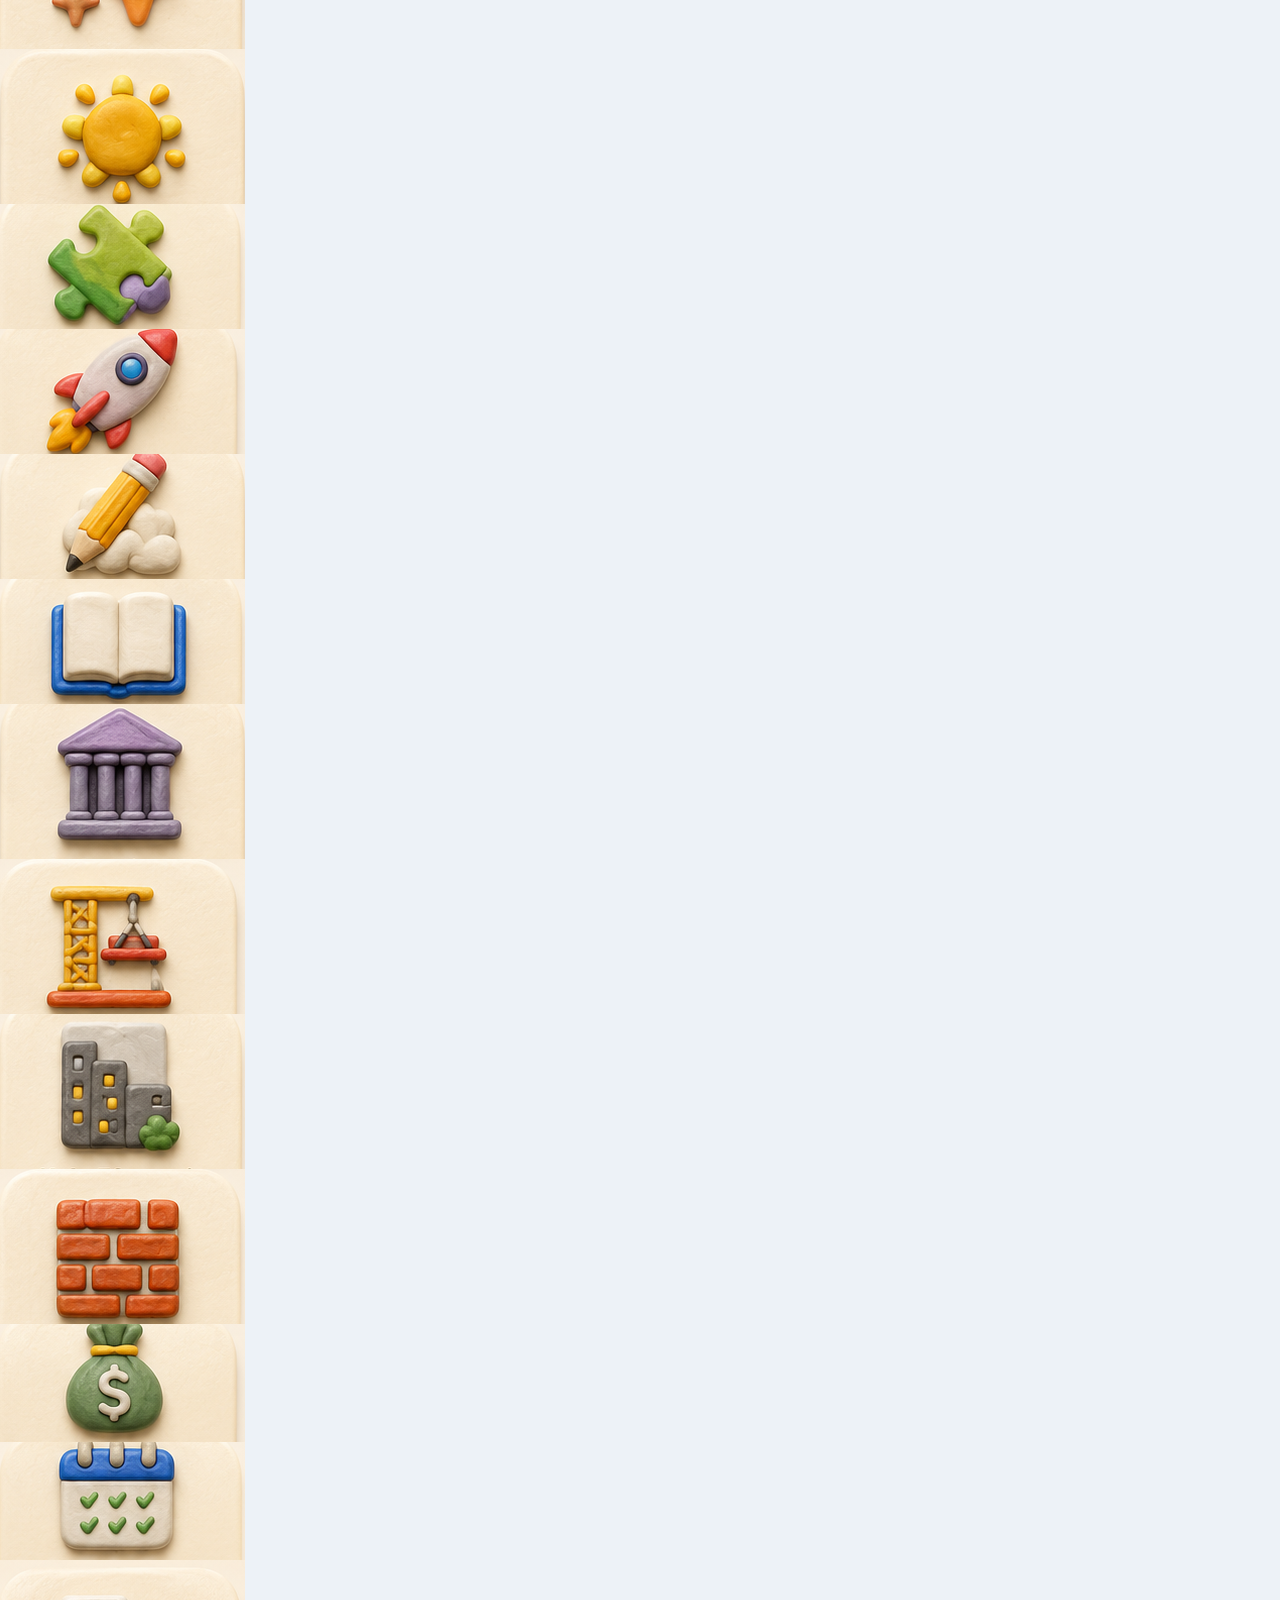
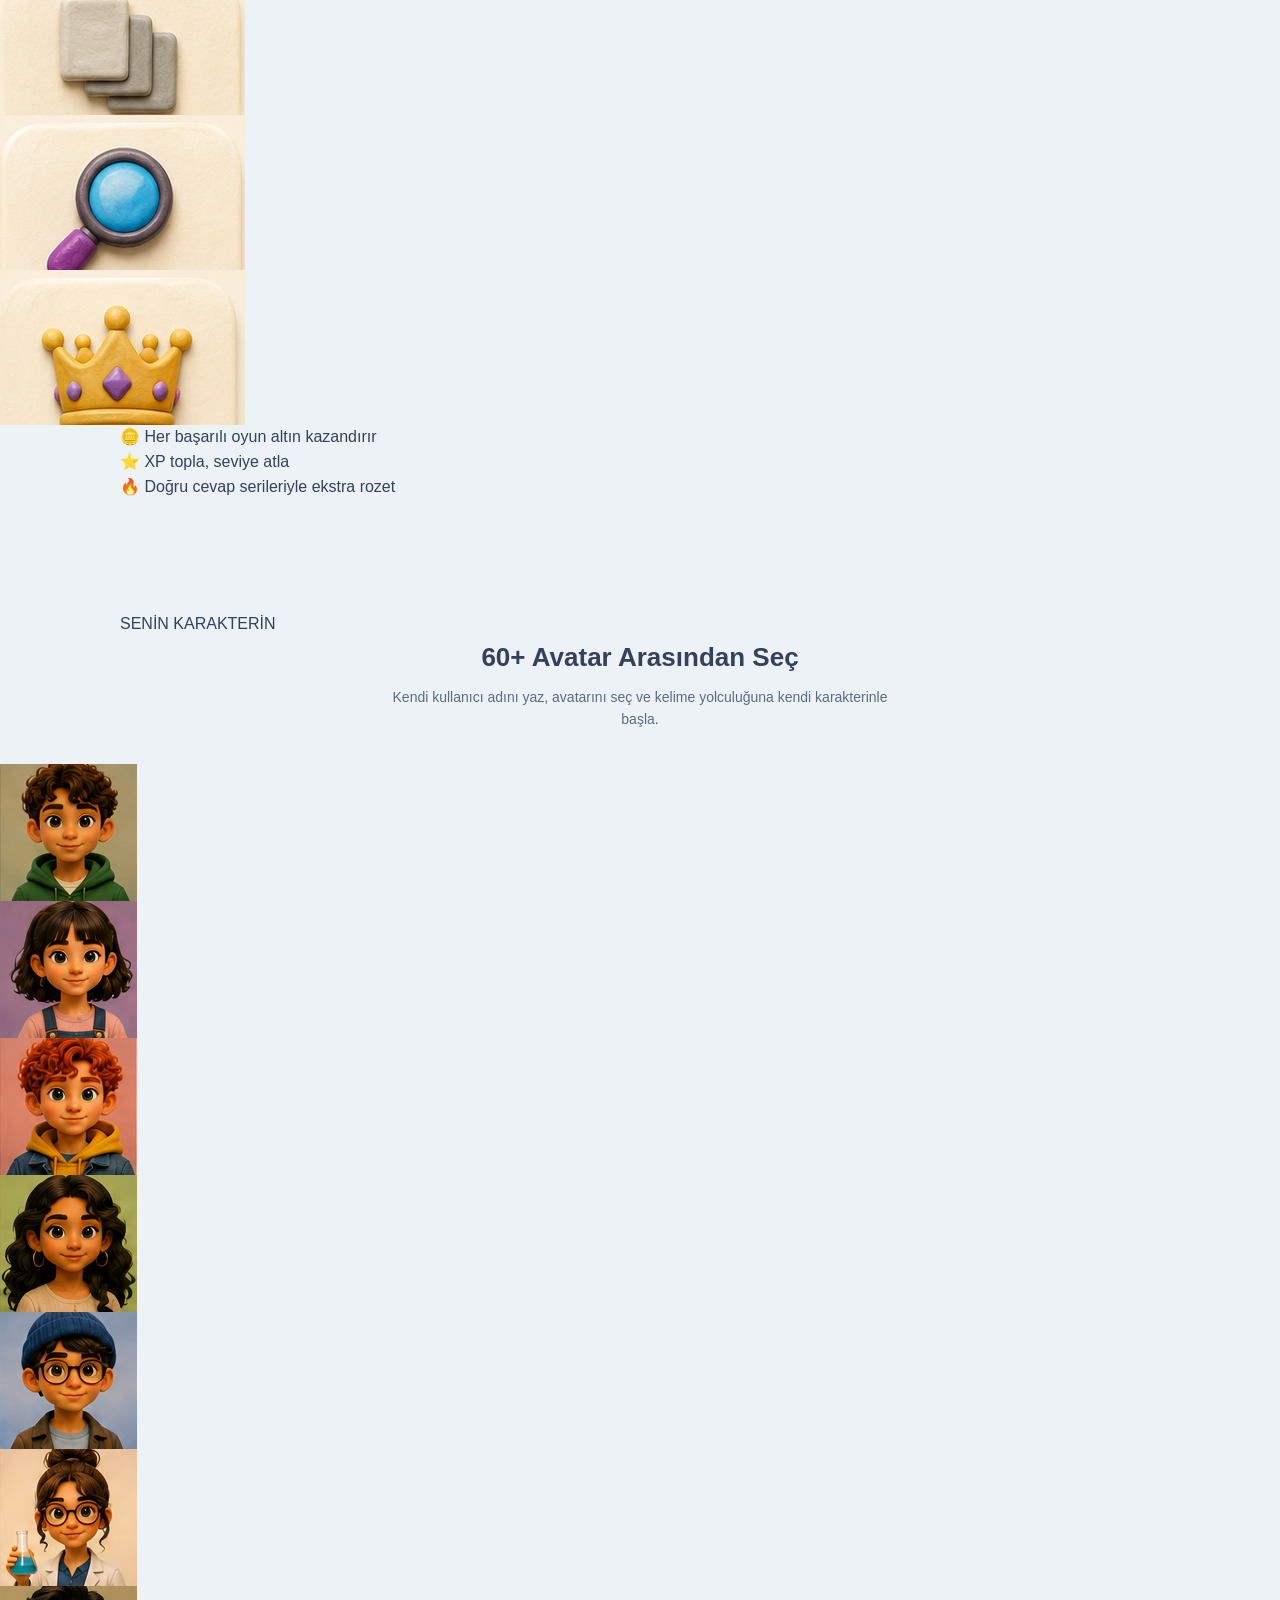
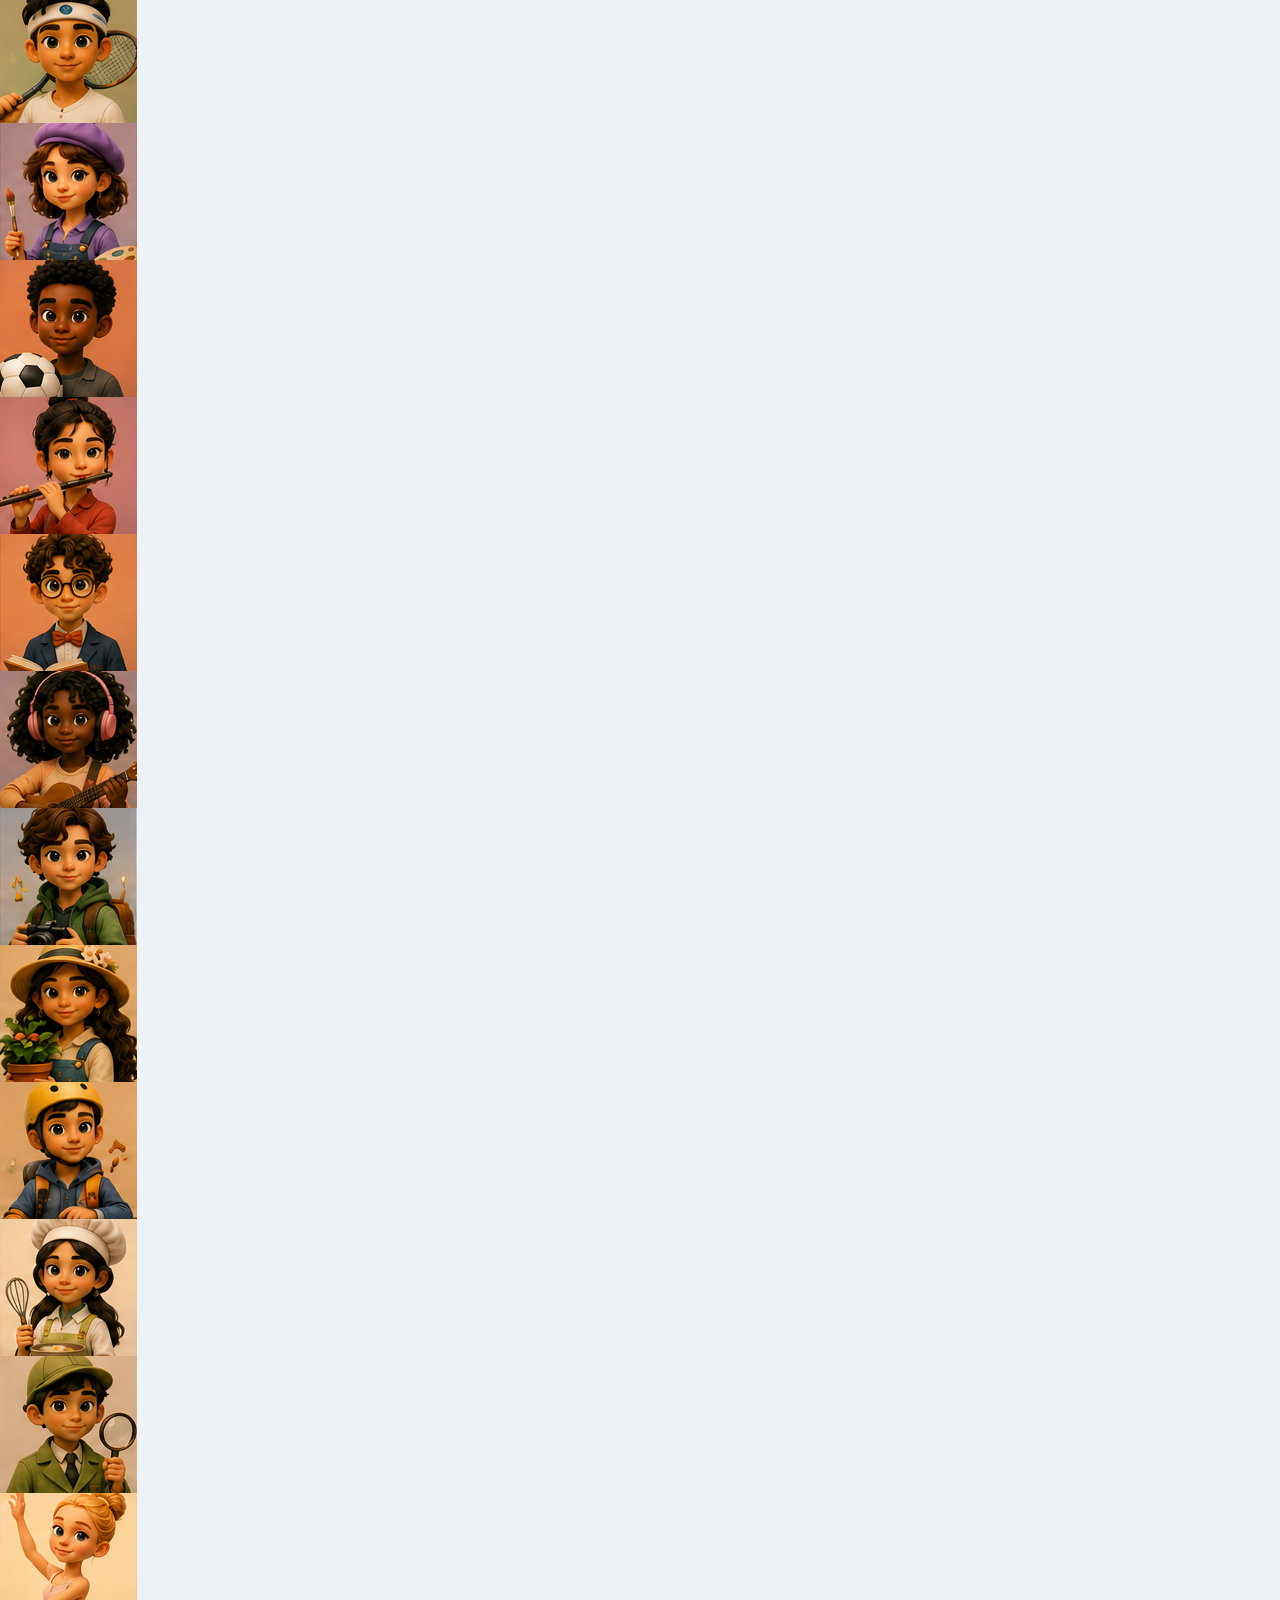
==== commit 28872bc9: "Update index.html" ====
--- a/index.html
+++ b/index.html
@@ -3,105 +3,252 @@
 <head>
 <meta charset="UTF-8">
 <meta name="viewport" content="width=device-width, initial-scale=1.0">
-<title>VocaTower — Build Your Vocabulary | Frei Games</title>
-<meta name="description" content="VocaTower, çocuklar için 13 eğlenceli oyun modu ve 1000 kelimelik İngilizce kelime hazinesiyle tasarlanmış bir kelime öğrenme oyunudur. Frei Games imzasıyla.">
+<title>VocaTower — Kelimelerle Yüksel | Frei Games</title>
+<meta name="description" content="VocaTower: 15 eğlenceli oyun modu, 5.000+ kelimelik İngilizce havuzu, rozetler, altınlar ve kat kat yükselen kelime kulesiyle çocuklar için oyun temelli İngilizce öğrenme deneyimi. Frei Games imzasıyla.">
+<meta property="og:title" content="VocaTower — Kelimelerle Yüksel">
+<meta property="og:description" content="15 oyun modu · 5.000+ kelime · 60+ avatar · 25 rozet. Çocuklar için oyun temelli İngilizce kelime öğrenme.">
+<meta property="og:image" content="assets/images/VocaTower_logo_new.png">
+<link rel="icon" href="assets/images/VocaTower_logo_new.png">
 <link rel="stylesheet" href="assets/css/landing.css">
 </head>
 <body>
 
 <header class="lp-header">
   <div class="lp-wrap">
-    <div class="lp-brand">
+    <a class="lp-brand" href="index.html">
       <img src="assets/images/VocaTower_logo_new.png" alt="VocaTower logosu">
       <span>VocaTower</span>
-    </div>
+    </a>
     <nav class="lp-nav">
-      <a href="#features">Özellikler</a>
-      <a href="#preview">Görseller</a>
+      <a href="#modes">Oyun Modları</a>
+      <a href="#tower">Kule</a>
+      <a href="#rewards">Rozetler</a>
+      <a href="#avatars">Avatarlar</a>
       <a href="privacy.html">Gizlilik</a>
       <a href="support.html">Destek</a>
     </nav>
-    <a class="lp-btn-primary" style="padding:10px 20px;font-size:13.5px;" href="game/index.html">▶ Oyna</a>
+    <a class="lp-btn-primary" style="padding:11px 22px;font-size:14px;" href="game/index.html">▶ Oyna</a>
   </div>
 </header>
 
 <section class="lp-hero">
-  <div class="lp-wrap">
-    <div class="lp-logos">
-      <img src="assets/images/VocaTower_logo_new.png" alt="VocaTower logosu">
+  <img class="lp-float f1" src="assets/images/icons/mode_rocket.png" alt="" aria-hidden="true">
+  <img class="lp-float f2" src="assets/images/icons/mode_piano.png" alt="" aria-hidden="true">
+  <img class="lp-float f3" src="assets/images/icons/mode_memory.png" alt="" aria-hidden="true">
+  <img class="lp-float f4" src="assets/images/icons/mode_story.png" alt="" aria-hidden="true">
+  <div class="lp-wrap">
+    <img class="lp-hero-logo" src="assets/images/VocaTower_logo_new.png" alt="VocaTower logosu">
+    <div class="lp-tagline">ÖĞREN • İNŞA ET • YÜKSEL</div>
+    <h1>Kelimelerle <span class="hl">Yüksel!</span></h1>
+    <p class="lp-sub-tr">Çocuklar için eğlenceli, oyun temelli bir İngilizce kelime öğrenme deneyimi.</p>
+    <p class="lp-explain">Bilgi yarışmalarından roket yarışlarına, hafıza kartlarından mini hikayelere 15 farklı oyun modu. Her doğru cevap kelime kulene yeni bir kat ekler; altın topla, rozetler kazan ve kuleni gökyüzüne ulaştır!</p>
+    <div class="lp-cta-row">
+      <a class="lp-btn-primary" href="game/index.html">▶ Hemen Oyna — Ücretsiz</a>
+      <a class="lp-btn-ghost" href="#modes">Oyun modlarını gör</a>
+    </div>
+    <div class="lp-byline">
       <img src="assets/images/FreiGames_logo_new.png" alt="Frei Games logosu">
-    </div>
-    <div class="lp-tagline" lang="en">A FREI GAMES EXPERIENCE</div>
-    <h1 lang="en">Build Your Vocabulary</h1>
-    <p class="lp-sub-tr">Çocuklar için eğlenceli, oyun temelli bir İngilizce kelime öğrenme deneyimi.</p>
-    <p class="lp-explain">VocaTower; kelime bulmacaları, hafıza kartları, roket yarışları, mini hikayeler ve daha fazlasıyla çocukların İngilizce kelime dağarcığını geliştirmesini sağlar. Her doğru cevap, oyuncunun kendi gökdelenine yeni bir kat ekler — kule tamamlandığında hedefe ulaşılmış olur!</p>
-    <div class="lp-cta-row">
-      <a class="lp-btn-primary" href="game/index.html"><span lang="en">▶ Play VocaTower</span></a>
+      <span>bir <b>Frei Games</b> oyunudur<br>Play • Learn • Grow</span>
     </div>
     <div class="lp-store-badges">
-      <div class="lp-store-badge"><span class="lp-store-icon">▶</span><span lang="en">Google Play<span class="lp-soon">COMING SOON</span></span></div>
-      <div class="lp-store-badge"><span class="lp-store-icon">🍎</span><span lang="en">App Store<span class="lp-soon">COMING SOON</span></span></div>
-    </div>
-  </div>
-</section>
-
-<section class="lp-section" id="features">
-  <div class="lp-wrap">
-    <h2>13 Farklı Oyun Modu</h2>
-    <p class="lp-section-sub">Her oyuncu kendi tarzını bulur — bilgi yarışmasından roket yarışına, hikayelerden piyano notalarına kadar.</p>
+      <div class="lp-store-badge"><span class="lp-store-icon">▶</span><span>Google Play<span class="lp-soon">ÇOK YAKINDA</span></span></div>
+      <div class="lp-store-badge"><span class="lp-store-icon">🍎</span><span>App Store<span class="lp-soon">ÇOK YAKINDA</span></span></div>
+    </div>
+  </div>
+</section>
+
+<section class="lp-stats">
+  <div class="lp-wrap">
+    <div class="lp-stats-row">
+      <div class="lp-stat"><b>15</b><span>Oyun Modu</span></div>
+      <div class="lp-stat"><b>5.000+</b><span>İngilizce Kelime</span></div>
+      <div class="lp-stat"><b>60+</b><span>Avatar Seçeneği</span></div>
+      <div class="lp-stat"><b>25</b><span>Başarım Rozeti</span></div>
+    </div>
+  </div>
+</section>
+
+<section class="lp-section" id="modes">
+  <div class="lp-wrap">
+    <span class="lp-kicker">HER OYUNCUYA GÖRE BİR OYUN</span>
+    <h2>15 Farklı Oyun Modu</h2>
+    <p class="lp-section-sub">Bilgi yarışmasından roket yarışına, piyano notalarından harita dedektifliğine — her mod aynı kelime havuzundan beslenir, her doğru cevap kuleni yükseltir.</p>
+    <div class="lp-modes">
+      <div class="lp-mode">
+        <img src="assets/images/icons/mode_quiz_buildings.png" alt="Gökdelen Bilgini oyun modu ikonu" loading="lazy">
+        <h3>Gökdelen Bilgini</h3>
+        <p>Bina bilgileri + kelime soruları</p>
+      </div>
+      <div class="lp-mode">
+        <img src="assets/images/icons/mode_quiz_countries.png" alt="Ülke Avcısı oyun modu ikonu" loading="lazy">
+        <h3>Ülke Avcısı</h3>
+        <p>60 saniyede zamana karşı yarış</p>
+      </div>
+      <div class="lp-mode">
+        <img src="assets/images/icons/mode_picmatch.png" alt="Resim Eşleştirme oyun modu ikonu" loading="lazy">
+        <h3>Resim Eşleştirme</h3>
+        <p>Görseli doğru kelimeyle eşleştir</p>
+      </div>
+      <div class="lp-mode">
+        <img src="assets/images/icons/mode_listen.png" alt="Dinle ve Bul oyun modu ikonu" loading="lazy">
+        <h3>Dinle ve Bul</h3>
+        <p>Telaffuzu duy, kelimeyi seç</p>
+      </div>
+      <div class="lp-mode">
+        <img src="assets/images/icons/mode_memory.png" alt="Hafıza Kartları oyun modu ikonu" loading="lazy">
+        <h3>Hafıza Kartları</h3>
+        <p>İngilizce-Türkçe çiftleri bul</p>
+      </div>
+      <div class="lp-mode">
+        <img src="assets/images/icons/mode_spelling.png" alt="Yazım Arısı oyun modu ikonu" loading="lazy">
+        <h3>Yazım Arısı</h3>
+        <p>Duy ve harf harf yaz</p>
+      </div>
+      <div class="lp-mode">
+        <img src="assets/images/icons/mode_fillgap.png" alt="Boşluk Doldurma oyun modu ikonu" loading="lazy">
+        <h3>Boşluk Doldurma</h3>
+        <p>Cümledeki eksik kelimeyi bul</p>
+      </div>
+      <div class="lp-mode">
+        <img src="assets/images/icons/mode_mapdet.png" alt="Harita Dedektifi oyun modu ikonu" loading="lazy">
+        <h3>Harita Dedektifi</h3>
+        <p>İpuçlarıyla ülkeyi bul</p>
+      </div>
+      <div class="lp-mode">
+        <img src="assets/images/icons/mode_snake.png" alt="Kelime Yılanı oyun modu ikonu" loading="lazy">
+        <h3>Kelime Yılanı</h3>
+        <p>Harflerden kelime zinciri kur</p>
+      </div>
+      <div class="lp-mode">
+        <img src="assets/images/icons/mode_rocket.png" alt="Roket Yarışı oyun modu ikonu" loading="lazy">
+        <h3>Roket Yarışı</h3>
+        <p>Rakip roketten önce uzaya çık</p>
+      </div>
+      <div class="lp-mode">
+        <img src="assets/images/icons/mode_crossword.png" alt="Çapraz Bulmaca oyun modu ikonu" loading="lazy">
+        <h3>Çapraz Bulmaca</h3>
+        <p>Kelimeleri karelere yerleştir</p>
+      </div>
+      <div class="lp-mode">
+        <img src="assets/images/icons/mode_story.png" alt="Mini Hikayeler oyun modu ikonu" loading="lazy">
+        <h3>Mini Hikayeler</h3>
+        <p>Oku, dokun-çevir, cevapla</p>
+      </div>
+      <div class="lp-mode">
+        <img src="assets/images/icons/mode_scramble.png" alt="Kelime Bulmacası oyun modu ikonu" loading="lazy">
+        <h3>Kelime Bulmacası</h3>
+        <p>Karışık harflerden kelime kur</p>
+      </div>
+      <div class="lp-mode">
+        <img src="assets/images/icons/mode_piano.png" alt="Nota Kelimeleri oyun modu ikonu" loading="lazy">
+        <h3>Nota Kelimeleri</h3>
+        <p>Piyano tuşlarıyla kelime çal</p>
+      </div>
+      <div class="lp-mode">
+        <img src="assets/images/icons/mode_review.png" alt="Kelime Tekrarı oyun modu ikonu" loading="lazy">
+        <h3>Kelime Tekrarı</h3>
+        <p>Zorlandığın kelimeleri pekiştir</p>
+      </div>
+    </div>
+  </div>
+</section>
+
+<section class="lp-section lp-section--alt" id="tower">
+  <div class="lp-wrap">
+    <span class="lp-kicker">NASIL ÇALIŞIR?</span>
+    <h2>Her Doğru Cevap, Bir Kat</h2>
+    <p class="lp-section-sub">VocaTower'ın kalbi kelime kulesidir: öğrendikçe yükselir, yükseldikçe öğrenmek istersin.</p>
+    <div class="lp-tower">
+      <img class="lp-tower-art" src="assets/images/ui/gamecards/gamecard_skyscraper.png" alt="VocaTower gökdelen oyun kartı görseli" loading="lazy">
+      <div class="lp-steps">
+        <div class="lp-step">
+          <div class="lp-step-no">1</div>
+          <div><h3>Oyna ve öğren</h3>
+          <p>15 moddan birini seç. Sorular çift dilli; İngilizce cümledeki herhangi bir kelimeye dokun, Türkçesi anında baloncukta belirsin.</p></div>
+        </div>
+        <div class="lp-step">
+          <div class="lp-step-no">2</div>
+          <div><h3>Kuleni yükselt</h3>
+          <p>Her doğru cevap XP ve altın kazandırır, kulene yeni bir kat ekler. Zorlandığın kelimeler Kelime Tekrarı modunda karşına yeniden çıkar — unutmak yok!</p></div>
+        </div>
+        <div class="lp-step">
+          <div class="lp-step-no">3</div>
+          <div><h3>Rozetleri topla</h3>
+          <p>Seriler yap, hedefleri geç, 25 başarım rozetinin hepsini kazan. İlerlemen cihazında güvenle saklanır; kayıt gerekmez.</p></div>
+        </div>
+      </div>
+    </div>
+  </div>
+</section>
+
+<section class="lp-section" id="rewards">
+  <div class="lp-wrap">
+    <span class="lp-kicker">BAŞARIMLAR</span>
+    <h2>Rozetler, Altınlar, XP</h2>
+    <p class="lp-section-sub">İlk adımdan kule efsanesine — her başarının bir rozeti, her doğru cevabın bir ödülü var.</p>
+  </div>
+  <div class="lp-marquee">
+    <div class="lp-track"><img class="lp-badge-img" src="assets/images/badges/badge_daily-learner.png" alt="VocaTower başarım rozeti" loading="lazy"><img class="lp-badge-img" src="assets/images/badges/badge_first-step.png" alt="VocaTower başarım rozeti" loading="lazy"><img class="lp-badge-img" src="assets/images/badges/badge_gold-saver.png" alt="VocaTower başarım rozeti" loading="lazy"><img class="lp-badge-img" src="assets/images/badges/badge_listening-star.png" alt="VocaTower başarım rozeti" loading="lazy"><img class="lp-badge-img" src="assets/images/badges/badge_memory-rookie.png" alt="VocaTower başarım rozeti" loading="lazy"><img class="lp-badge-img" src="assets/images/badges/badge_perfect-five.png" alt="VocaTower başarım rozeti" loading="lazy"><img class="lp-badge-img" src="assets/images/badges/badge_perfect-round.png" alt="VocaTower başarım rozeti" loading="lazy"><img class="lp-badge-img" src="assets/images/badges/badge_puzzle-solver.png" alt="VocaTower başarım rozeti" loading="lazy"><img class="lp-badge-img" src="assets/images/badges/badge_rocket-pilot.png" alt="VocaTower başarım rozeti" loading="lazy"><img class="lp-badge-img" src="assets/images/badges/badge_spelling-bee.png" alt="VocaTower başarım rozeti" loading="lazy"><img class="lp-badge-img" src="assets/images/badges/badge_story-reader.png" alt="VocaTower başarım rozeti" loading="lazy"><img class="lp-badge-img" src="assets/images/badges/badge_tower-architect.png" alt="VocaTower başarım rozeti" loading="lazy"><img class="lp-badge-img" src="assets/images/badges/badge_tower-builder.png" alt="VocaTower başarım rozeti" loading="lazy"><img class="lp-badge-img" src="assets/images/badges/badge_tower-legend.png" alt="VocaTower başarım rozeti" loading="lazy"><img class="lp-badge-img" src="assets/images/badges/badge_tower-starter.png" alt="VocaTower başarım rozeti" loading="lazy"><img class="lp-badge-img" src="assets/images/badges/badge_treasure-master.png" alt="VocaTower başarım rozeti" loading="lazy"><img class="lp-badge-img" src="assets/images/badges/badge_weekly-hero.png" alt="VocaTower başarım rozeti" loading="lazy"><img class="lp-badge-img" src="assets/images/badges/badge_word-collector.png" alt="VocaTower başarım rozeti" loading="lazy"><img class="lp-badge-img" src="assets/images/badges/badge_word-explorer.png" alt="VocaTower başarım rozeti" loading="lazy"><img class="lp-badge-img" src="assets/images/badges/badge_word-master.png" alt="VocaTower başarım rozeti" loading="lazy"><img class="lp-badge-img" src="assets/images/badges/badge_daily-learner.png" alt="VocaTower başarım rozeti" loading="lazy"><img class="lp-badge-img" src="assets/images/badges/badge_first-step.png" alt="VocaTower başarım rozeti" loading="lazy"><img class="lp-badge-img" src="assets/images/badges/badge_gold-saver.png" alt="VocaTower başarım rozeti" loading="lazy"><img class="lp-badge-img" src="assets/images/badges/badge_listening-star.png" alt="VocaTower başarım rozeti" loading="lazy"><img class="lp-badge-img" src="assets/images/badges/badge_memory-rookie.png" alt="VocaTower başarım rozeti" loading="lazy"><img class="lp-badge-img" src="assets/images/badges/badge_perfect-five.png" alt="VocaTower başarım rozeti" loading="lazy"><img class="lp-badge-img" src="assets/images/badges/badge_perfect-round.png" alt="VocaTower başarım rozeti" loading="lazy"><img class="lp-badge-img" src="assets/images/badges/badge_puzzle-solver.png" alt="VocaTower başarım rozeti" loading="lazy"><img class="lp-badge-img" src="assets/images/badges/badge_rocket-pilot.png" alt="VocaTower başarım rozeti" loading="lazy"><img class="lp-badge-img" src="assets/images/badges/badge_spelling-bee.png" alt="VocaTower başarım rozeti" loading="lazy"><img class="lp-badge-img" src="assets/images/badges/badge_story-reader.png" alt="VocaTower başarım rozeti" loading="lazy"><img class="lp-badge-img" src="assets/images/badges/badge_tower-architect.png" alt="VocaTower başarım rozeti" loading="lazy"><img class="lp-badge-img" src="assets/images/badges/badge_tower-builder.png" alt="VocaTower başarım rozeti" loading="lazy"><img class="lp-badge-img" src="assets/images/badges/badge_tower-legend.png" alt="VocaTower başarım rozeti" loading="lazy"><img class="lp-badge-img" src="assets/images/badges/badge_tower-starter.png" alt="VocaTower başarım rozeti" loading="lazy"><img class="lp-badge-img" src="assets/images/badges/badge_treasure-master.png" alt="VocaTower başarım rozeti" loading="lazy"><img class="lp-badge-img" src="assets/images/badges/badge_weekly-hero.png" alt="VocaTower başarım rozeti" loading="lazy"><img class="lp-badge-img" src="assets/images/badges/badge_word-collector.png" alt="VocaTower başarım rozeti" loading="lazy"><img class="lp-badge-img" src="assets/images/badges/badge_word-explorer.png" alt="VocaTower başarım rozeti" loading="lazy"><img class="lp-badge-img" src="assets/images/badges/badge_word-master.png" alt="VocaTower başarım rozeti" loading="lazy"></div>
+  </div>
+  <div class="lp-wrap">
+    <div class="lp-reward-note">
+      <div class="lp-pill"><span class="em">🪙</span> Her başarılı oyun altın kazandırır</div>
+      <div class="lp-pill"><span class="em">⭐</span> XP topla, seviye atla</div>
+      <div class="lp-pill"><span class="em">🔥</span> Doğru cevap serileriyle ekstra rozet</div>
+    </div>
+  </div>
+</section>
+
+<section class="lp-section lp-section--alt" id="avatars">
+  <div class="lp-wrap">
+    <span class="lp-kicker">SENİN KARAKTERİN</span>
+    <h2>60+ Avatar Arasından Seç</h2>
+    <p class="lp-section-sub">Kendi kullanıcı adını yaz, avatarını seç ve kelime yolculuğuna kendi karakterinle başla.</p>
+  </div>
+  <div class="lp-marquee" style="margin-bottom:14px;">
+    <div class="lp-track"><img class="lp-avatar-img" src="assets/images/avatars/avatar_01.png" alt="VocaTower avatarı" loading="lazy"><img class="lp-avatar-img" src="assets/images/avatars/avatar_02.png" alt="VocaTower avatarı" loading="lazy"><img class="lp-avatar-img" src="assets/images/avatars/avatar_03.png" alt="VocaTower avatarı" loading="lazy"><img class="lp-avatar-img" src="assets/images/avatars/avatar_04.png" alt="VocaTower avatarı" loading="lazy"><img class="lp-avatar-img" src="assets/images/avatars/avatar_05.png" alt="VocaTower avatarı" loading="lazy"><img class="lp-avatar-img" src="assets/images/avatars/avatar_06.png" alt="VocaTower avatarı" loading="lazy"><img class="lp-avatar-img" src="assets/images/avatars/avatar_07.png" alt="VocaTower avatarı" loading="lazy"><img class="lp-avatar-img" src="assets/images/avatars/avatar_08.png" alt="VocaTower avatarı" loading="lazy"><img class="lp-avatar-img" src="assets/images/avatars/avatar_09.png" alt="VocaTower avatarı" loading="lazy"><img class="lp-avatar-img" src="assets/images/avatars/avatar_10.png" alt="VocaTower avatarı" loading="lazy"><img class="lp-avatar-img" src="assets/images/avatars/avatar_11.png" alt="VocaTower avatarı" loading="lazy"><img class="lp-avatar-img" src="assets/images/avatars/avatar_12.png" alt="VocaTower avatarı" loading="lazy"><img class="lp-avatar-img" src="assets/images/avatars/avatar_13.png" alt="VocaTower avatarı" loading="lazy"><img class="lp-avatar-img" src="assets/images/avatars/avatar_14.png" alt="VocaTower avatarı" loading="lazy"><img class="lp-avatar-img" src="assets/images/avatars/avatar_15.png" alt="VocaTower avatarı" loading="lazy"><img class="lp-avatar-img" src="assets/images/avatars/avatar_16.png" alt="VocaTower avatarı" loading="lazy"><img class="lp-avatar-img" src="assets/images/avatars/avatar_17.png" alt="VocaTower avatarı" loading="lazy"><img class="lp-avatar-img" src="assets/images/avatars/avatar_18.png" alt="VocaTower avatarı" loading="lazy"><img class="lp-avatar-img" src="assets/images/avatars/avatar_19.png" alt="VocaTower avatarı" loading="lazy"><img class="lp-avatar-img" src="assets/images/avatars/avatar_20.png" alt="VocaTower avatarı" loading="lazy"><img class="lp-avatar-img" src="assets/images/avatars/avatar_21.png" alt="VocaTower avatarı" loading="lazy"><img class="lp-avatar-img" src="assets/images/avatars/avatar_22.png" alt="VocaTower avatarı" loading="lazy"><img class="lp-avatar-img" src="assets/images/avatars/avatar_23.png" alt="VocaTower avatarı" loading="lazy"><img class="lp-avatar-img" src="assets/images/avatars/avatar_24.png" alt="VocaTower avatarı" loading="lazy"><img class="lp-avatar-img" src="assets/images/avatars/avatar_25.png" alt="VocaTower avatarı" loading="lazy"><img class="lp-avatar-img" src="assets/images/avatars/avatar_26.png" alt="VocaTower avatarı" loading="lazy"><img class="lp-avatar-img" src="assets/images/avatars/avatar_27.png" alt="VocaTower avatarı" loading="lazy"><img class="lp-avatar-img" src="assets/images/avatars/avatar_28.png" alt="VocaTower avatarı" loading="lazy"><img class="lp-avatar-img" src="assets/images/avatars/avatar_29.png" alt="VocaTower avatarı" loading="lazy"><img class="lp-avatar-img" src="assets/images/avatars/avatar_30.png" alt="VocaTower avatarı" loading="lazy"><img class="lp-avatar-img" src="assets/images/avatars/avatar_01.png" alt="VocaTower avatarı" loading="lazy"><img class="lp-avatar-img" src="assets/images/avatars/avatar_02.png" alt="VocaTower avatarı" loading="lazy"><img class="lp-avatar-img" src="assets/images/avatars/avatar_03.png" alt="VocaTower avatarı" loading="lazy"><img class="lp-avatar-img" src="assets/images/avatars/avatar_04.png" alt="VocaTower avatarı" loading="lazy"><img class="lp-avatar-img" src="assets/images/avatars/avatar_05.png" alt="VocaTower avatarı" loading="lazy"><img class="lp-avatar-img" src="assets/images/avatars/avatar_06.png" alt="VocaTower avatarı" loading="lazy"><img class="lp-avatar-img" src="assets/images/avatars/avatar_07.png" alt="VocaTower avatarı" loading="lazy"><img class="lp-avatar-img" src="assets/images/avatars/avatar_08.png" alt="VocaTower avatarı" loading="lazy"><img class="lp-avatar-img" src="assets/images/avatars/avatar_09.png" alt="VocaTower avatarı" loading="lazy"><img class="lp-avatar-img" src="assets/images/avatars/avatar_10.png" alt="VocaTower avatarı" loading="lazy"><img class="lp-avatar-img" src="assets/images/avatars/avatar_11.png" alt="VocaTower avatarı" loading="lazy"><img class="lp-avatar-img" src="assets/images/avatars/avatar_12.png" alt="VocaTower avatarı" loading="lazy"><img class="lp-avatar-img" src="assets/images/avatars/avatar_13.png" alt="VocaTower avatarı" loading="lazy"><img class="lp-avatar-img" src="assets/images/avatars/avatar_14.png" alt="VocaTower avatarı" loading="lazy"><img class="lp-avatar-img" src="assets/images/avatars/avatar_15.png" alt="VocaTower avatarı" loading="lazy"><img class="lp-avatar-img" src="assets/images/avatars/avatar_16.png" alt="VocaTower avatarı" loading="lazy"><img class="lp-avatar-img" src="assets/images/avatars/avatar_17.png" alt="VocaTower avatarı" loading="lazy"><img class="lp-avatar-img" src="assets/images/avatars/avatar_18.png" alt="VocaTower avatarı" loading="lazy"><img class="lp-avatar-img" src="assets/images/avatars/avatar_19.png" alt="VocaTower avatarı" loading="lazy"><img class="lp-avatar-img" src="assets/images/avatars/avatar_20.png" alt="VocaTower avatarı" loading="lazy"><img class="lp-avatar-img" src="assets/images/avatars/avatar_21.png" alt="VocaTower avatarı" loading="lazy"><img class="lp-avatar-img" src="assets/images/avatars/avatar_22.png" alt="VocaTower avatarı" loading="lazy"><img class="lp-avatar-img" src="assets/images/avatars/avatar_23.png" alt="VocaTower avatarı" loading="lazy"><img class="lp-avatar-img" src="assets/images/avatars/avatar_24.png" alt="VocaTower avatarı" loading="lazy"><img class="lp-avatar-img" src="assets/images/avatars/avatar_25.png" alt="VocaTower avatarı" loading="lazy"><img class="lp-avatar-img" src="assets/images/avatars/avatar_26.png" alt="VocaTower avatarı" loading="lazy"><img class="lp-avatar-img" src="assets/images/avatars/avatar_27.png" alt="VocaTower avatarı" loading="lazy"><img class="lp-avatar-img" src="assets/images/avatars/avatar_28.png" alt="VocaTower avatarı" loading="lazy"><img class="lp-avatar-img" src="assets/images/avatars/avatar_29.png" alt="VocaTower avatarı" loading="lazy"><img class="lp-avatar-img" src="assets/images/avatars/avatar_30.png" alt="VocaTower avatarı" loading="lazy"></div>
+  </div>
+  <div class="lp-marquee">
+    <div class="lp-track rev"><img class="lp-avatar-img" src="assets/images/avatars/avatar_31.png" alt="VocaTower avatarı" loading="lazy"><img class="lp-avatar-img" src="assets/images/avatars/avatar_32.png" alt="VocaTower avatarı" loading="lazy"><img class="lp-avatar-img" src="assets/images/avatars/avatar_33.png" alt="VocaTower avatarı" loading="lazy"><img class="lp-avatar-img" src="assets/images/avatars/avatar_34.png" alt="VocaTower avatarı" loading="lazy"><img class="lp-avatar-img" src="assets/images/avatars/avatar_35.png" alt="VocaTower avatarı" loading="lazy"><img class="lp-avatar-img" src="assets/images/avatars/avatar_36.png" alt="VocaTower avatarı" loading="lazy"><img class="lp-avatar-img" src="assets/images/avatars/avatar_37.png" alt="VocaTower avatarı" loading="lazy"><img class="lp-avatar-img" src="assets/images/avatars/avatar_38.png" alt="VocaTower avatarı" loading="lazy"><img class="lp-avatar-img" src="assets/images/avatars/avatar_39.png" alt="VocaTower avatarı" loading="lazy"><img class="lp-avatar-img" src="assets/images/avatars/avatar_40.png" alt="VocaTower avatarı" loading="lazy"><img class="lp-avatar-img" src="assets/images/avatars/avatar_41.png" alt="VocaTower avatarı" loading="lazy"><img class="lp-avatar-img" src="assets/images/avatars/avatar_42.png" alt="VocaTower avatarı" loading="lazy"><img class="lp-avatar-img" src="assets/images/avatars/avatar_43.png" alt="VocaTower avatarı" loading="lazy"><img class="lp-avatar-img" src="assets/images/avatars/avatar_44.png" alt="VocaTower avatarı" loading="lazy"><img class="lp-avatar-img" src="assets/images/avatars/avatar_45.png" alt="VocaTower avatarı" loading="lazy"><img class="lp-avatar-img" src="assets/images/avatars/avatar_46.png" alt="VocaTower avatarı" loading="lazy"><img class="lp-avatar-img" src="assets/images/avatars/avatar_47.png" alt="VocaTower avatarı" loading="lazy"><img class="lp-avatar-img" src="assets/images/avatars/avatar_48.png" alt="VocaTower avatarı" loading="lazy"><img class="lp-avatar-img" src="assets/images/avatars/avatar_49.png" alt="VocaTower avatarı" loading="lazy"><img class="lp-avatar-img" src="assets/images/avatars/avatar_50.png" alt="VocaTower avatarı" loading="lazy"><img class="lp-avatar-img" src="assets/images/avatars/avatar_51.png" alt="VocaTower avatarı" loading="lazy"><img class="lp-avatar-img" src="assets/images/avatars/avatar_52.png" alt="VocaTower avatarı" loading="lazy"><img class="lp-avatar-img" src="assets/images/avatars/avatar_53.png" alt="VocaTower avatarı" loading="lazy"><img class="lp-avatar-img" src="assets/images/avatars/avatar_54.png" alt="VocaTower avatarı" loading="lazy"><img class="lp-avatar-img" src="assets/images/avatars/avatar_55.png" alt="VocaTower avatarı" loading="lazy"><img class="lp-avatar-img" src="assets/images/avatars/avatar_56.png" alt="VocaTower avatarı" loading="lazy"><img class="lp-avatar-img" src="assets/images/avatars/avatar_57.png" alt="VocaTower avatarı" loading="lazy"><img class="lp-avatar-img" src="assets/images/avatars/avatar_58.png" alt="VocaTower avatarı" loading="lazy"><img class="lp-avatar-img" src="assets/images/avatars/avatar_59.png" alt="VocaTower avatarı" loading="lazy"><img class="lp-avatar-img" src="assets/images/avatars/avatar_60.png" alt="VocaTower avatarı" loading="lazy"><img class="lp-avatar-img" src="assets/images/avatars/avatar_61.png" alt="VocaTower avatarı" loading="lazy"><img class="lp-avatar-img" src="assets/images/avatars/avatar_31.png" alt="VocaTower avatarı" loading="lazy"><img class="lp-avatar-img" src="assets/images/avatars/avatar_32.png" alt="VocaTower avatarı" loading="lazy"><img class="lp-avatar-img" src="assets/images/avatars/avatar_33.png" alt="VocaTower avatarı" loading="lazy"><img class="lp-avatar-img" src="assets/images/avatars/avatar_34.png" alt="VocaTower avatarı" loading="lazy"><img class="lp-avatar-img" src="assets/images/avatars/avatar_35.png" alt="VocaTower avatarı" loading="lazy"><img class="lp-avatar-img" src="assets/images/avatars/avatar_36.png" alt="VocaTower avatarı" loading="lazy"><img class="lp-avatar-img" src="assets/images/avatars/avatar_37.png" alt="VocaTower avatarı" loading="lazy"><img class="lp-avatar-img" src="assets/images/avatars/avatar_38.png" alt="VocaTower avatarı" loading="lazy"><img class="lp-avatar-img" src="assets/images/avatars/avatar_39.png" alt="VocaTower avatarı" loading="lazy"><img class="lp-avatar-img" src="assets/images/avatars/avatar_40.png" alt="VocaTower avatarı" loading="lazy"><img class="lp-avatar-img" src="assets/images/avatars/avatar_41.png" alt="VocaTower avatarı" loading="lazy"><img class="lp-avatar-img" src="assets/images/avatars/avatar_42.png" alt="VocaTower avatarı" loading="lazy"><img class="lp-avatar-img" src="assets/images/avatars/avatar_43.png" alt="VocaTower avatarı" loading="lazy"><img class="lp-avatar-img" src="assets/images/avatars/avatar_44.png" alt="VocaTower avatarı" loading="lazy"><img class="lp-avatar-img" src="assets/images/avatars/avatar_45.png" alt="VocaTower avatarı" loading="lazy"><img class="lp-avatar-img" src="assets/images/avatars/avatar_46.png" alt="VocaTower avatarı" loading="lazy"><img class="lp-avatar-img" src="assets/images/avatars/avatar_47.png" alt="VocaTower avatarı" loading="lazy"><img class="lp-avatar-img" src="assets/images/avatars/avatar_48.png" alt="VocaTower avatarı" loading="lazy"><img class="lp-avatar-img" src="assets/images/avatars/avatar_49.png" alt="VocaTower avatarı" loading="lazy"><img class="lp-avatar-img" src="assets/images/avatars/avatar_50.png" alt="VocaTower avatarı" loading="lazy"><img class="lp-avatar-img" src="assets/images/avatars/avatar_51.png" alt="VocaTower avatarı" loading="lazy"><img class="lp-avatar-img" src="assets/images/avatars/avatar_52.png" alt="VocaTower avatarı" loading="lazy"><img class="lp-avatar-img" src="assets/images/avatars/avatar_53.png" alt="VocaTower avatarı" loading="lazy"><img class="lp-avatar-img" src="assets/images/avatars/avatar_54.png" alt="VocaTower avatarı" loading="lazy"><img class="lp-avatar-img" src="assets/images/avatars/avatar_55.png" alt="VocaTower avatarı" loading="lazy"><img class="lp-avatar-img" src="assets/images/avatars/avatar_56.png" alt="VocaTower avatarı" loading="lazy"><img class="lp-avatar-img" src="assets/images/avatars/avatar_57.png" alt="VocaTower avatarı" loading="lazy"><img class="lp-avatar-img" src="assets/images/avatars/avatar_58.png" alt="VocaTower avatarı" loading="lazy"><img class="lp-avatar-img" src="assets/images/avatars/avatar_59.png" alt="VocaTower avatarı" loading="lazy"><img class="lp-avatar-img" src="assets/images/avatars/avatar_60.png" alt="VocaTower avatarı" loading="lazy"><img class="lp-avatar-img" src="assets/images/avatars/avatar_61.png" alt="VocaTower avatarı" loading="lazy"></div>
+  </div>
+</section>
+
+<section class="lp-section">
+  <div class="lp-wrap">
+    <span class="lp-kicker">ÖĞRENME YAKLAŞIMI</span>
+    <h2>Sadece Oyun Değil, Yöntem</h2>
+    <p class="lp-section-sub">VocaTower'daki her ayrıntı, kelimelerin kalıcı öğrenilmesi için tasarlandı.</p>
     <div class="lp-features">
       <div class="lp-feature-card">
-        <div class="lp-fe-icon">🏙️</div>
-        <h3>Bilgi Yarışmaları</h3>
-        <p>Gökdelenler ve ülkeler hakkında eğlenceli sorularla kelime öğren.</p>
-      </div>
-      <div class="lp-feature-card">
-        <div class="lp-fe-icon">🃏</div>
-        <h3>Hafıza & Eşleştirme</h3>
-        <p>Resim eşleştirme ve hafıza kartlarıyla görsel hafızanı güçlendir.</p>
+        <div class="lp-fe-icon">👆</div>
+        <h3>Dokun-Çevir</h3>
+        <p>İngilizce cümlelerdeki her kelimeye dokunulabilir; Türkçesi anında baloncukta görünür. Sözlüğe gitmek yok.</p>
       </div>
       <div class="lp-feature-card">
         <div class="lp-fe-icon">🎧</div>
-        <h3>Dinleme & Yazım</h3>
-        <p>Telaffuzu dinle, doğru kelimeyi seç ya da harf harf yaz.</p>
-      </div>
-      <div class="lp-feature-card">
-        <div class="lp-fe-icon">🚀</div>
-        <h3>Yarışlar & Bulmacalar</h3>
-        <p>Roket yarışı, çapraz bulmaca ve kelime bulmacasıyla rekabet et.</p>
-      </div>
-      <div class="lp-feature-card">
-        <div class="lp-fe-icon">📖</div>
-        <h3>Mini Hikayeler</h3>
-        <p>Kısa hikayeler oku, kelimelere dokunarak anlamlarını keşfet.</p>
-      </div>
-      <div class="lp-feature-card">
-        <div class="lp-fe-icon">🏗️</div>
-        <h3>Kule İlerlemesi & Rozetler</h3>
-        <p>XP kazan, kuleni yükselt, altın topla ve rozetler kazan.</p>
-      </div>
-    </div>
-  </div>
-</section>
-
-<section class="lp-section" id="preview" style="background:var(--card);">
-  <div class="lp-wrap">
-    <h2>Oyundan Görüntüler</h2>
-    <p class="lp-section-sub">Ekran görüntüleri yakında burada olacak — şimdilik oyunu kendin keşfet!</p>
-    <div class="lp-preview-row">
-      <div class="lp-preview-card"><div class="lp-pv-emoji">🏙️</div><span>Kelime Kulesi</span></div>
-      <div class="lp-preview-card"><div class="lp-pv-emoji">🎮</div><span>Oyun Modları</span></div>
-      <div class="lp-preview-card"><div class="lp-pv-emoji">🏅</div><span>Rozetler & Ödüller</span></div>
-    </div>
-  </div>
-</section>
-
-<section class="lp-section">
+        <h3>Gerçek Telaffuz</h3>
+        <p>Dinleme ve yazım oyunları kelimeleri sesli okur; kulak, göz ve el birlikte öğrenir.</p>
+      </div>
+      <div class="lp-feature-card">
+        <div class="lp-fe-icon">🧠</div>
+        <h3>Akıllı Tekrar</h3>
+        <p>Yanlış yaptığın kelimeler unutulmaz — Kelime Tekrarı modu onları tam zamanında yeniden sorar.</p>
+      </div>
+      <div class="lp-feature-card">
+        <div class="lp-fe-icon">📚</div>
+        <h3>Örnek Cümleli 5.000+ Kelime</h3>
+        <p>Her kelime Türkçe karşılığı, örnek cümlesi ve zorluk seviyesiyle birlikte gelir; kolaydan zora doğal bir yol izlersin.</p>
+      </div>
+    </div>
+  </div>
+</section>
+
+<section class="lp-section" style="padding-top:0;">
   <div class="lp-wrap">
     <div class="lp-cta-band">
-      <h2>Kelime dağarcığını bugün büyütmeye başla!</h2>
-      <p style="margin:10px 0 20px;color:#EAF6FF;">Kayıt gerekmez, tamamen ücretsiz, ilerlemen cihazında saklanır.</p>
-      <a class="lp-btn-primary" href="game/index.html"><span lang="en">▶ Play VocaTower</span></a>
+      <h2>Kelime kuleni bugün yükseltmeye başla!</h2>
+      <p>Kayıt gerekmez, tamamen ücretsiz, ilerlemen cihazında saklanır.</p>
+      <a class="lp-btn-primary" href="game/index.html">▶ VocaTower'ı Oyna</a>
     </div>
   </div>
 </section>
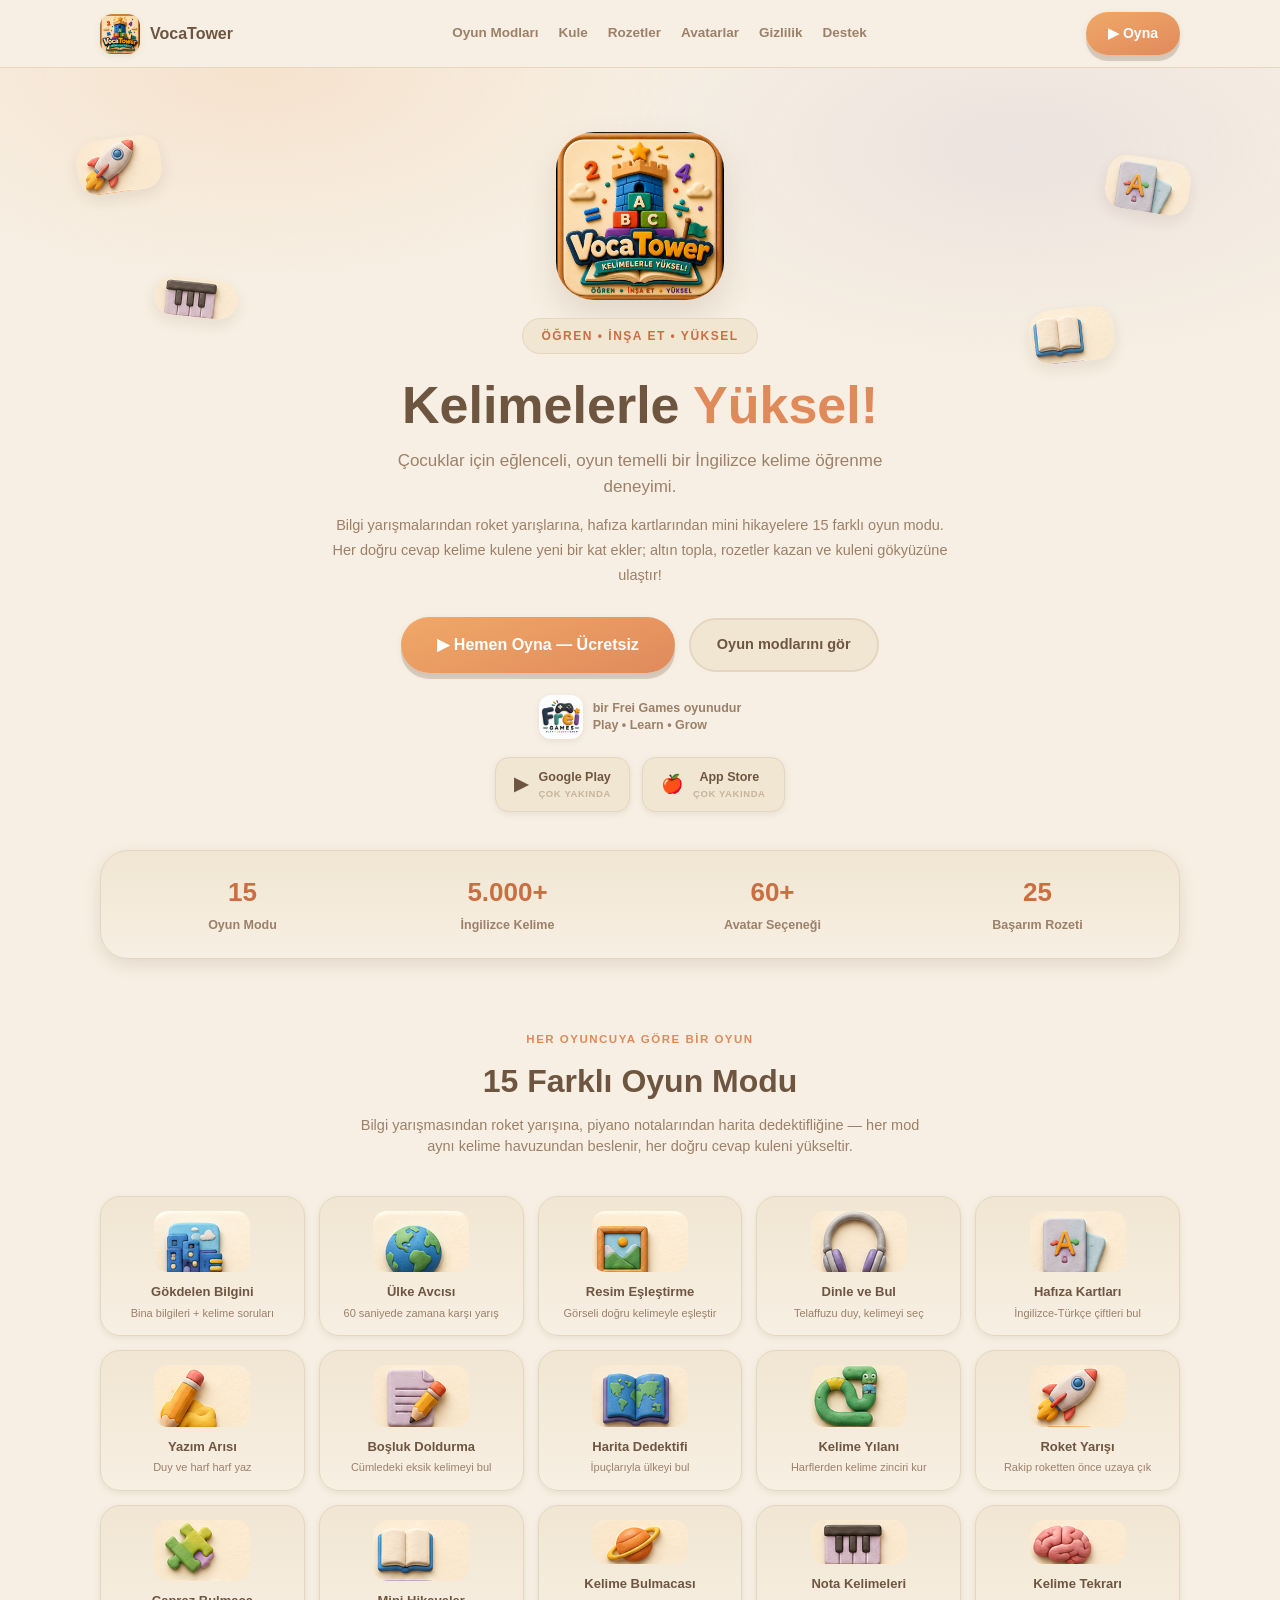
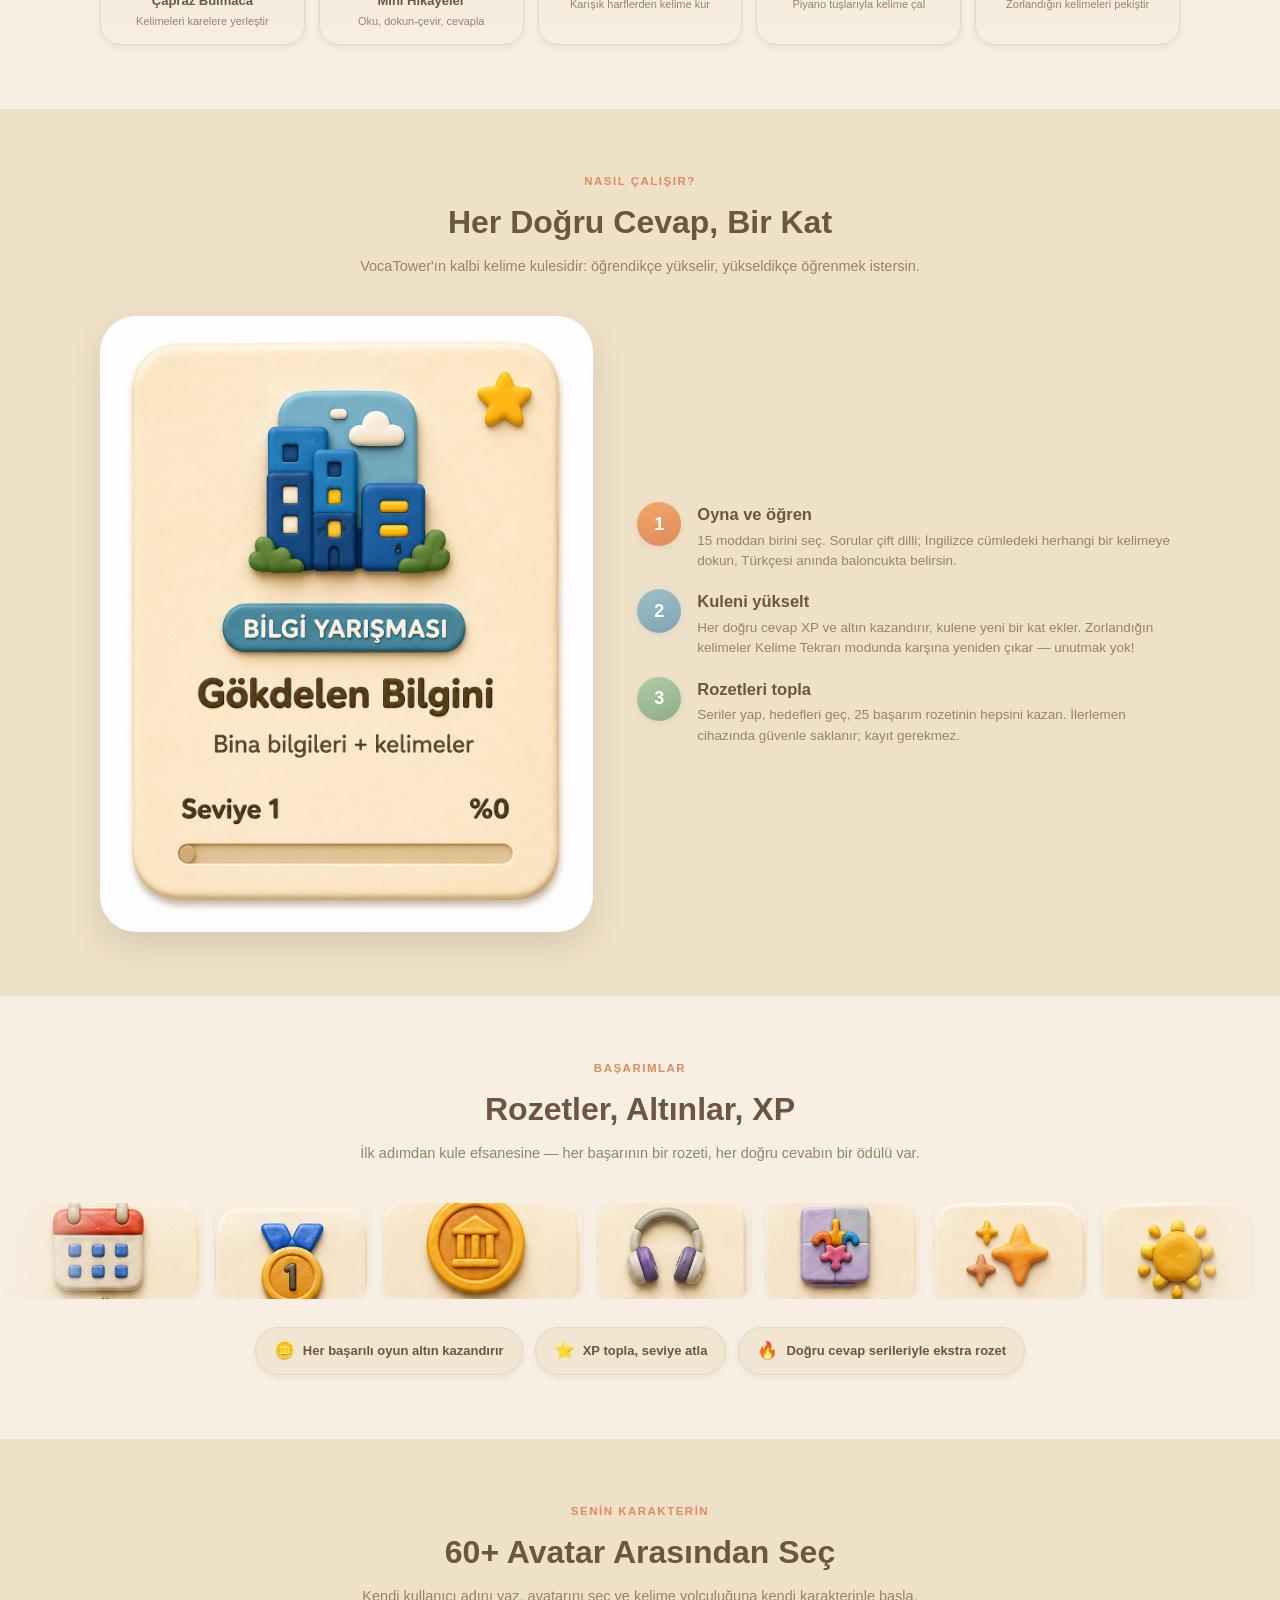
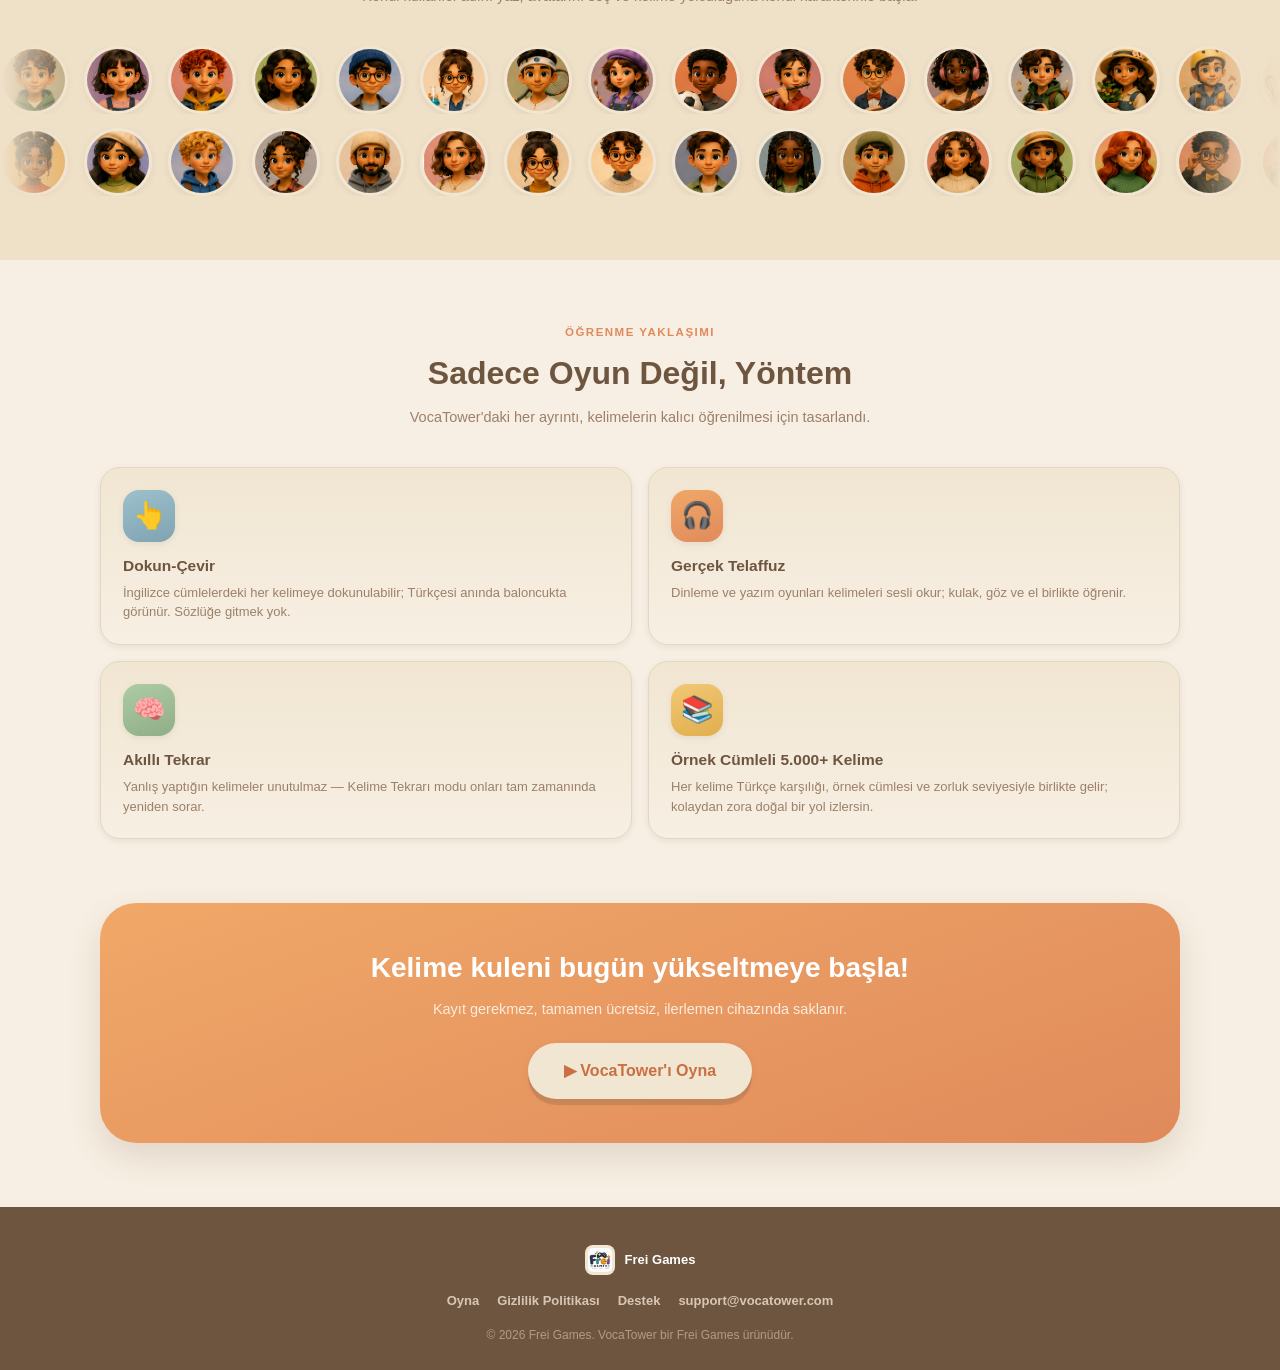
==== commit 4e1a2fb0: "Update index.html" ====
--- a/index.html
+++ b/index.html
@@ -7,7 +7,8 @@
 <meta name="description" content="VocaTower: 15 eğlenceli oyun modu, 5.000+ kelimelik İngilizce havuzu, rozetler, altınlar ve kat kat yükselen kelime kulesiyle çocuklar için oyun temelli İngilizce öğrenme deneyimi. Frei Games imzasıyla.">
 <meta property="og:title" content="VocaTower — Kelimelerle Yüksel">
 <meta property="og:description" content="15 oyun modu · 5.000+ kelime · 60+ avatar · 25 rozet. Çocuklar için oyun temelli İngilizce kelime öğrenme.">
-<meta property="og:image" content="assets/images/VocaTower_logo_new.png">
+<meta property="og:image" content="https://vocatower.com/assets/images/VocaTower_logo_new.png">
+<meta property="og:url" content="https://vocatower.com/">
 <link rel="icon" href="assets/images/VocaTower_logo_new.png">
 <link rel="stylesheet" href="assets/css/landing.css">
 </head>
--- a/assets/css/landing.css
+++ b/assets/css/landing.css
@@ -1,85 +1,299 @@
-/* VocaTower — Frei Games tanıtım sitesi (index.html, privacy.html, support.html ortak stili) */
+/* =====================================================================
+   VocaTower — Frei Games tanıtım sitesi (v2)
+   index.html, privacy.html, support.html ortak stili.
+
+   Bu sürüm, frei-games-design-system.css üzerine kuruludur ve legacy
+   soğuk mavi paleti tamamen sıcak "clay" estetiğiyle değiştirir.
+   privacy/support sayfalarının kullandığı tüm lp-* sınıfları korunur.
+   ===================================================================== */
+@import url('frei-games-design-system.css');
+
 :root{
-  --navy:#1C2740; --bg:#EDF2F7; --card:#FFFFFF; --ink:#33415C; --ink-soft:#5C6C82;
-  --blue:#4A6E9B; --green:#72B396; --turquoise:#5FBFB5; --purple:#9384C9; --amber:#E0A458;
-  --red-soft:#E08E8E; --radius:22px; --shadow:0 4px 14px rgba(51,65,92,0.08);
-}
+  /* Geriye dönük uyumluluk: eski landing token adları artık fg karşılıklarına işaret eder */
+  --navy: var(--fg-warm-brown);
+  --bg: var(--fg-cream);
+  --card: var(--fg-warm-white);
+  --ink: var(--fg-warm-brown);
+  --ink-soft: var(--fg-brown-soft);
+  --blue: var(--fg-dusty-blue-dark);
+  --green: var(--fg-sage);
+  --turquoise: var(--fg-dusty-blue);
+  --purple: var(--fg-lavender);
+  --amber: var(--fg-gold);
+  --red-soft: var(--fg-state-error);
+  --radius: var(--fg-radius-md);
+  --shadow: var(--fg-shadow-md);
+}
+
 *{margin:0;padding:0;box-sizing:border-box;-webkit-tap-highlight-color:transparent;}
 html{scroll-behavior:smooth;}
-body{font-family:Inter,'Segoe UI',Roboto,Arial,sans-serif;background:var(--bg);color:var(--ink);line-height:1.55;}
+body{
+  font-family:var(--fg-font-family);
+  background:var(--fg-bg-app);
+  color:var(--fg-text-primary);
+  line-height:var(--fg-line-height-normal);
+  font-weight:var(--fg-font-weight-regular);
+}
 img{max-width:100%;display:block;}
 a{color:inherit;}
-.lp-wrap{width:100%;max-width:1080px;margin:0 auto;padding:0 20px;}
+.lp-wrap{width:100%;max-width:1120px;margin:0 auto;padding:0 20px;}
 
 /* ---------- Header ---------- */
-.lp-header{background:var(--card);box-shadow:var(--shadow);position:sticky;top:0;z-index:10;}
-.lp-header .lp-wrap{display:flex;align-items:center;justify-content:space-between;padding:14px 20px;gap:14px;}
-.lp-brand{display:flex;align-items:center;gap:10px;font-weight:700;font-size:15px;}
-.lp-brand img{height:38px;width:auto;border-radius:10px;}
-.lp-nav{display:flex;gap:18px;font-size:13.5px;font-weight:700;flex-wrap:wrap;}
-.lp-nav a{text-decoration:none;color:var(--ink-soft);}
-.lp-nav a:hover{color:var(--blue);}
+.lp-header{
+  background:rgba(247,239,227,.92);
+  backdrop-filter:blur(8px);
+  border-bottom:1.5px solid var(--fg-border-soft);
+  position:sticky;top:0;z-index:20;
+}
+.lp-header .lp-wrap{display:flex;align-items:center;justify-content:space-between;padding:12px 20px;gap:14px;}
+.lp-brand{display:flex;align-items:center;gap:10px;font-weight:var(--fg-font-weight-black);font-size:16px;text-decoration:none;}
+.lp-brand img{height:40px;width:auto;border-radius:12px;box-shadow:var(--fg-shadow-sm);}
+.lp-nav{display:flex;gap:20px;font-size:13.5px;font-weight:var(--fg-font-weight-bold);}
+.lp-nav a{text-decoration:none;color:var(--fg-text-secondary);transition:color var(--fg-motion-fast);}
+.lp-nav a:hover{color:var(--fg-terracotta);}
+
+/* ---------- Butonlar ---------- */
+.lp-btn-primary{
+  display:inline-block;
+  background:var(--fg-surface-accent-primary);
+  color:var(--fg-white);
+  font-weight:var(--fg-font-weight-black);
+  font-size:16px;
+  padding:16px 36px;
+  border-radius:var(--fg-radius-lg);
+  text-decoration:none;
+  box-shadow:var(--fg-shadow-button);
+  transition:transform var(--fg-motion-fast) var(--fg-ease-soft), box-shadow var(--fg-motion-fast);
+}
+.lp-btn-primary:hover{transform:translateY(-2px);}
+.lp-btn-primary:active{transform:translateY(3px);box-shadow:var(--fg-shadow-button-pressed);}
+.lp-btn-ghost{
+  display:inline-block;
+  background:var(--fg-bg-surface);
+  color:var(--fg-text-primary);
+  border:2px solid var(--fg-border-soft);
+  font-weight:var(--fg-font-weight-bold);
+  font-size:14.5px;
+  padding:14px 26px;
+  border-radius:var(--fg-radius-lg);
+  text-decoration:none;
+}
 
 /* ---------- Hero ---------- */
-.lp-hero{background:linear-gradient(180deg,var(--navy) 0%,#2E3A5C 100%);color:#fff;padding:56px 0 70px;text-align:center;}
-.lp-hero .lp-logos{display:flex;align-items:center;justify-content:center;gap:16px;margin-bottom:16px;}
-.lp-hero .lp-logos img{height:64px;width:auto;border-radius:16px;background:#fff;padding:6px;}
-.lp-tagline{font-size:13px;letter-spacing:.5px;color:#B9C6D6;font-weight:700;margin-bottom:18px;}
-.lp-hero h1{font-size:38px;line-height:1.2;margin-bottom:10px;}
-.lp-hero .lp-sub-tr{font-size:16px;color:#C9D8EA;margin-bottom:22px;max-width:520px;margin-left:auto;margin-right:auto;}
-.lp-hero p.lp-explain{max-width:560px;margin:0 auto 30px;color:#DCE6F2;font-size:14.5px;}
-.lp-cta-row{display:flex;flex-wrap:wrap;gap:14px;justify-content:center;align-items:center;}
-.lp-btn-primary{display:inline-block;background:var(--amber);color:#2A1E0A;font-weight:700;font-size:16px;padding:16px 34px;border-radius:18px;text-decoration:none;box-shadow:0 10px 24px rgba(224,164,88,.35);transition:transform .12s;}
-.lp-btn-primary:hover{transform:translateY(-2px);}
-.lp-store-badges{display:flex;gap:12px;flex-wrap:wrap;justify-content:center;margin-top:10px;}
-.lp-store-badge{display:flex;align-items:center;gap:8px;background:rgba(255,255,255,.08);border:1.5px solid rgba(255,255,255,.25);color:#fff;padding:10px 16px;border-radius:14px;font-size:12.5px;font-weight:700;}
+.lp-hero{
+  position:relative;
+  overflow:hidden;
+  padding:64px 0 72px;
+  text-align:center;
+  background:
+    radial-gradient(600px 300px at 20% 0%, rgba(240,168,104,.18), transparent 70%),
+    radial-gradient(600px 300px at 80% 10%, rgba(179,161,199,.16), transparent 70%),
+    var(--fg-bg-app);
+}
+.lp-hero .lp-wrap{position:relative;z-index:2;}
+.lp-hero-logo{width:168px;height:168px;border-radius:38px;margin:0 auto 18px;box-shadow:var(--fg-shadow-lg);}
+.lp-tagline{
+  display:inline-block;
+  font-size:12px;letter-spacing:1.5px;
+  color:var(--fg-terracotta-dark);
+  font-weight:var(--fg-font-weight-black);
+  background:var(--fg-bg-surface);
+  border:1.5px solid var(--fg-border-soft);
+  border-radius:var(--fg-radius-pill);
+  padding:8px 18px;
+  margin-bottom:20px;
+}
+.lp-hero h1{
+  font-size:clamp(32px, 5.5vw, 52px);
+  line-height:var(--fg-line-height-tight);
+  font-weight:var(--fg-font-weight-black);
+  margin-bottom:12px;
+}
+.lp-hero h1 .hl{color:var(--fg-terracotta);}
+.lp-sub-tr{font-size:17px;color:var(--fg-text-secondary);margin-bottom:14px;max-width:560px;margin-left:auto;margin-right:auto;}
+.lp-explain{max-width:620px;margin:0 auto 30px;color:var(--fg-text-secondary);font-size:14.5px;line-height:var(--fg-line-height-relaxed);}
+.lp-cta-row{display:flex;flex-wrap:wrap;gap:14px;justify-content:center;align-items:center;margin-bottom:22px;}
+.lp-byline{display:flex;align-items:center;justify-content:center;gap:10px;margin-bottom:18px;}
+.lp-byline img{height:44px;width:auto;border-radius:12px;box-shadow:var(--fg-shadow-sm);}
+.lp-byline span{font-size:12.5px;color:var(--fg-text-secondary);font-weight:var(--fg-font-weight-bold);text-align:left;line-height:1.4;}
+.lp-store-badges{display:flex;gap:12px;flex-wrap:wrap;justify-content:center;}
+.lp-store-badge{
+  display:flex;align-items:center;gap:10px;
+  background:var(--fg-bg-surface);
+  border:1.5px solid var(--fg-border-soft);
+  color:var(--fg-text-primary);
+  padding:10px 18px;border-radius:var(--fg-radius-sm);
+  font-size:12.5px;font-weight:var(--fg-font-weight-bold);
+  box-shadow:var(--fg-shadow-sm);
+}
 .lp-store-badge .lp-store-icon{font-size:18px;}
-.lp-store-badge .lp-soon{display:block;font-size:10px;font-weight:600;color:#B9C6D6;letter-spacing:.4px;}
-
-/* ---------- Sections ---------- */
-.lp-section{padding:56px 0;}
-.lp-section h2{font-size:26px;text-align:center;margin-bottom:10px;}
-.lp-section .lp-section-sub{text-align:center;color:var(--ink-soft);font-size:14px;max-width:520px;margin:0 auto 34px;}
-
+.lp-store-badge .lp-soon{display:block;font-size:9.5px;font-weight:var(--fg-font-weight-bold);color:var(--fg-brown-faint);letter-spacing:.6px;}
+
+/* Hero'da süzülen mod ikonları (yalnızca geniş ekran) */
+.lp-float{position:absolute;width:84px;border-radius:20px;box-shadow:var(--fg-shadow-md);opacity:.9;display:none;}
+@media (min-width:960px){
+  .lp-float{display:block;animation:lpFloat 6s ease-in-out infinite;}
+  .lp-float.f1{top:70px;left:6%;transform:rotate(-8deg);}
+  .lp-float.f2{top:210px;left:12%;transform:rotate(6deg);animation-delay:1.2s;}
+  .lp-float.f3{top:90px;right:7%;transform:rotate(9deg);animation-delay:.6s;}
+  .lp-float.f4{top:240px;right:13%;transform:rotate(-6deg);animation-delay:1.8s;}
+}
+@keyframes lpFloat{0%,100%{margin-top:0}50%{margin-top:-14px}}
+
+/* ---------- Sayı bandı ---------- */
+.lp-stats{padding:0 0 8px;}
+.lp-stats-row{
+  display:grid;grid-template-columns:repeat(4,1fr);gap:14px;
+  background:var(--fg-surface-card);
+  border:1.5px solid var(--fg-border-soft);
+  border-radius:var(--fg-radius-lg);
+  box-shadow:var(--fg-shadow-md);
+  padding:22px 16px;
+  margin-top:-34px;position:relative;z-index:3;
+}
+.lp-stat{text-align:center;}
+.lp-stat b{display:block;font-size:26px;font-weight:var(--fg-font-weight-black);color:var(--fg-terracotta-dark);}
+.lp-stat span{font-size:12.5px;color:var(--fg-text-secondary);font-weight:var(--fg-font-weight-bold);}
+
+/* ---------- Bölümler ---------- */
+.lp-section{padding:64px 0;}
+.lp-section--alt{background:var(--fg-bg-app-alt);}
+.lp-kicker{
+  display:block;text-align:center;font-size:11.5px;letter-spacing:1.5px;
+  font-weight:var(--fg-font-weight-black);color:var(--fg-terracotta);margin-bottom:8px;
+}
+.lp-section h2{font-size:clamp(24px,3.5vw,32px);text-align:center;margin-bottom:10px;font-weight:var(--fg-font-weight-black);}
+.lp-section-sub{text-align:center;color:var(--fg-text-secondary);font-size:14.5px;max-width:560px;margin:0 auto 38px;}
+
+/* ---------- Mod ızgarası ---------- */
+.lp-modes{display:grid;grid-template-columns:repeat(5,1fr);gap:14px;}
+.lp-mode{
+  background:var(--fg-surface-card);
+  border:1.5px solid var(--fg-border-soft);
+  border-radius:var(--fg-radius-md);
+  box-shadow:var(--fg-shadow-sm);
+  padding:14px 12px;text-align:center;
+  transition:transform var(--fg-motion-base) var(--fg-ease-soft), box-shadow var(--fg-motion-base);
+}
+.lp-mode:hover{transform:translateY(-4px);box-shadow:var(--fg-shadow-md);}
+.lp-mode img{width:100%;max-width:96px;margin:0 auto 10px;border-radius:14px;}
+.lp-mode h3{font-size:13px;font-weight:var(--fg-font-weight-black);margin-bottom:4px;}
+.lp-mode p{font-size:11px;color:var(--fg-text-secondary);line-height:1.4;}
+
+/* ---------- Kule bölümü ---------- */
+.lp-tower{display:grid;grid-template-columns:1fr 1.1fr;gap:44px;align-items:center;}
+.lp-tower-art{border-radius:var(--fg-radius-xl);box-shadow:var(--fg-shadow-lg);}
+.lp-steps{display:flex;flex-direction:column;gap:18px;}
+.lp-step{display:flex;gap:16px;align-items:flex-start;}
+.lp-step-no{
+  flex-shrink:0;width:44px;height:44px;border-radius:50%;
+  background:var(--fg-surface-accent-primary);color:var(--fg-white);
+  display:flex;align-items:center;justify-content:center;
+  font-weight:var(--fg-font-weight-black);font-size:18px;
+  box-shadow:var(--fg-shadow-sm);
+}
+.lp-step:nth-child(2) .lp-step-no{background:var(--fg-surface-accent-secondary);}
+.lp-step:nth-child(3) .lp-step-no{background:var(--fg-surface-accent-tertiary);}
+.lp-step h3{font-size:16.5px;font-weight:var(--fg-font-weight-black);margin-bottom:4px;}
+.lp-step p{font-size:13.5px;color:var(--fg-text-secondary);}
+
+/* ---------- Rozet & avatar şeritleri ---------- */
+.lp-marquee{overflow:hidden;position:relative;-webkit-mask-image:linear-gradient(90deg,transparent,#000 8%,#000 92%,transparent);mask-image:linear-gradient(90deg,transparent,#000 8%,#000 92%,transparent);}
+.lp-track{display:flex;gap:16px;width:max-content;animation:lpScroll 38s linear infinite;}
+.lp-track.rev{animation-direction:reverse;animation-duration:46s;}
+.lp-marquee:hover .lp-track{animation-play-state:paused;}
+@keyframes lpScroll{from{transform:translateX(0)}to{transform:translateX(-50%)}}
+@media (prefers-reduced-motion: reduce){
+  .lp-track{animation:none;flex-wrap:wrap;width:auto;justify-content:center;}
+  .lp-float{animation:none;}
+}
+.lp-badge-img{height:96px;width:auto;border-radius:18px;box-shadow:var(--fg-shadow-sm);background:var(--fg-bg-surface);}
+.lp-avatar-img{width:68px;height:68px;border-radius:50%;box-shadow:var(--fg-shadow-sm);border:3px solid var(--fg-bg-surface);}
+.lp-reward-note{
+  display:flex;gap:12px;justify-content:center;flex-wrap:wrap;margin-top:28px;
+}
+.lp-pill{
+  display:flex;align-items:center;gap:8px;
+  background:var(--fg-bg-surface);border:1.5px solid var(--fg-border-soft);
+  border-radius:var(--fg-radius-pill);padding:10px 18px;
+  font-size:13px;font-weight:var(--fg-font-weight-bold);box-shadow:var(--fg-shadow-sm);
+}
+.lp-pill .em{font-size:17px;}
+
+/* ---------- Öğrenme yaklaşımı ---------- */
 .lp-features{display:grid;grid-template-columns:repeat(2,1fr);gap:16px;}
-.lp-feature-card{background:var(--card);border-radius:var(--radius);box-shadow:var(--shadow);padding:20px;text-align:left;}
-.lp-feature-card .lp-fe-icon{font-size:30px;margin-bottom:10px;}
-.lp-feature-card h3{font-size:15.5px;margin-bottom:6px;}
-.lp-feature-card p{font-size:13px;color:var(--ink-soft);}
-
-.lp-preview-row{display:grid;grid-template-columns:repeat(3,1fr);gap:16px;}
-.lp-preview-card{aspect-ratio:9/16;background:linear-gradient(160deg,var(--blue),var(--purple));border-radius:var(--radius);box-shadow:var(--shadow);display:flex;align-items:center;justify-content:center;flex-direction:column;color:#fff;font-weight:700;text-align:center;padding:16px;gap:8px;}
-.lp-preview-card .lp-pv-emoji{font-size:40px;}
-.lp-preview-card span{font-size:12.5px;font-weight:600;opacity:.9;}
-
-.lp-cta-band{background:linear-gradient(90deg,var(--turquoise),var(--blue));border-radius:var(--radius);padding:38px 24px;text-align:center;color:#fff;}
-.lp-cta-band h2{color:#fff;}
-.lp-cta-band .lp-btn-primary{background:#fff;color:var(--navy);box-shadow:0 10px 24px rgba(0,0,0,.15);}
+.lp-feature-card{
+  background:var(--fg-surface-card);
+  border:1.5px solid var(--fg-border-soft);
+  border-radius:var(--fg-radius-md);
+  box-shadow:var(--fg-shadow-sm);
+  padding:22px;text-align:left;
+}
+.lp-feature-card .lp-fe-icon{
+  width:52px;height:52px;border-radius:16px;
+  display:flex;align-items:center;justify-content:center;
+  font-size:26px;margin-bottom:12px;
+  background:var(--fg-surface-accent-secondary);
+  box-shadow:var(--fg-shadow-sm);
+}
+.lp-feature-card:nth-child(2) .lp-fe-icon{background:var(--fg-surface-accent-primary);}
+.lp-feature-card:nth-child(3) .lp-fe-icon{background:var(--fg-surface-accent-tertiary);}
+.lp-feature-card:nth-child(4) .lp-fe-icon{background:var(--fg-surface-accent-gold);}
+.lp-feature-card h3{font-size:15.5px;font-weight:var(--fg-font-weight-black);margin-bottom:6px;}
+.lp-feature-card p{font-size:13px;color:var(--fg-text-secondary);}
+
+/* ---------- CTA bandı ---------- */
+.lp-cta-band{
+  background:var(--fg-surface-accent-primary);
+  border-radius:var(--fg-radius-xl);
+  padding:44px 28px;text-align:center;color:var(--fg-white);
+  box-shadow:var(--fg-shadow-lg);
+}
+.lp-cta-band h2{color:var(--fg-white);font-size:clamp(22px,3vw,28px);font-weight:var(--fg-font-weight-black);}
+.lp-cta-band p{margin:10px 0 22px;color:#FDEBDD;font-size:14.5px;}
+.lp-cta-band .lp-btn-primary{background:var(--fg-bg-surface);color:var(--fg-terracotta-dark);}
 
 /* ---------- Footer ---------- */
-.lp-footer{background:var(--navy);color:#B9C6D6;padding:36px 0 24px;font-size:13px;}
+.lp-footer{background:var(--fg-warm-brown);color:#D8C6B4;padding:38px 0 26px;font-size:13px;}
 .lp-footer .lp-wrap{display:flex;flex-direction:column;gap:16px;align-items:center;text-align:center;}
-.lp-footer-brand{display:flex;align-items:center;gap:10px;font-weight:700;color:#fff;}
-.lp-footer-brand img{height:28px;width:auto;border-radius:8px;background:#fff;padding:3px;}
+.lp-footer-brand{display:flex;align-items:center;gap:10px;font-weight:var(--fg-font-weight-black);color:var(--fg-white);}
+.lp-footer-brand img{height:30px;width:auto;border-radius:8px;background:var(--fg-bg-surface);padding:3px;}
 .lp-footer-links{display:flex;gap:18px;flex-wrap:wrap;justify-content:center;}
-.lp-footer-links a{text-decoration:none;color:#B9C6D6;font-weight:700;}
-.lp-footer-links a:hover{color:#fff;}
-.lp-footer-copy{color:#8FA0B8;font-size:12px;}
-
-/* ---------- Content pages (privacy / support) ---------- */
-.lp-content{background:var(--card);border-radius:var(--radius);box-shadow:var(--shadow);padding:34px 28px;margin:36px auto;max-width:760px;}
-.lp-content h1{font-size:26px;margin-bottom:6px;}
-.lp-content .lp-updated{color:var(--ink-soft);font-size:12.5px;margin-bottom:24px;}
-.lp-content h2{font-size:17px;margin:26px 0 8px;color:var(--blue);}
-.lp-content p, .lp-content li{font-size:14px;color:var(--ink);margin-bottom:8px;}
+.lp-footer-links a{text-decoration:none;color:#D8C6B4;font-weight:var(--fg-font-weight-bold);}
+.lp-footer-links a:hover{color:var(--fg-white);}
+.lp-footer-copy{color:#B39B84;font-size:12px;}
+
+/* ---------- İçerik sayfaları (privacy / support) ---------- */
+.lp-content{
+  background:var(--fg-surface-card);
+  border:1.5px solid var(--fg-border-soft);
+  border-radius:var(--fg-radius-lg);
+  box-shadow:var(--fg-shadow-md);
+  padding:36px 30px;margin:40px auto;max-width:780px;
+}
+.lp-content h1{font-size:26px;margin-bottom:6px;font-weight:var(--fg-font-weight-black);}
+.lp-content .lp-updated{color:var(--fg-text-faint);font-size:12.5px;margin-bottom:24px;}
+.lp-content h2{font-size:17px;margin:26px 0 8px;color:var(--fg-terracotta-dark);font-weight:var(--fg-font-weight-black);}
+.lp-content p,.lp-content li{font-size:14px;color:var(--fg-text-primary);margin-bottom:8px;}
 .lp-content ul{padding-left:20px;margin-bottom:10px;}
-.lp-content .lp-faq-q{font-weight:700;margin-top:18px;}
-.lp-content a.lp-mail{color:var(--blue);font-weight:700;text-decoration:none;}
-
+.lp-content .lp-faq-q{font-weight:var(--fg-font-weight-black);margin-top:18px;}
+.lp-content a.lp-mail{color:var(--fg-dusty-blue-dark);font-weight:var(--fg-font-weight-bold);text-decoration:none;}
+
+/* ---------- Duyarlılık ---------- */
+@media (max-width:980px){
+  .lp-modes{grid-template-columns:repeat(3,1fr);}
+  .lp-tower{grid-template-columns:1fr;gap:28px;}
+  .lp-tower-art{max-width:420px;margin:0 auto;}
+}
 @media (max-width:700px){
-  .lp-hero h1{font-size:28px;}
+  .lp-hero{padding:44px 0 56px;}
+  .lp-hero-logo{width:132px;height:132px;}
+  .lp-stats-row{grid-template-columns:repeat(2,1fr);gap:10px;padding:18px 12px;}
+  .lp-stat b{font-size:21px;}
+  .lp-modes{grid-template-columns:repeat(2,1fr);}
   .lp-features{grid-template-columns:1fr;}
-  .lp-preview-row{grid-template-columns:1fr 1fr;}
   .lp-nav{display:none;}
-  .lp-content{padding:24px 18px;margin:20px 14px;}
-}
+  .lp-content{padding:26px 18px;margin:22px 14px;}
+  .lp-badge-img{height:76px;}
+  .lp-avatar-img{width:56px;height:56px;}
+}
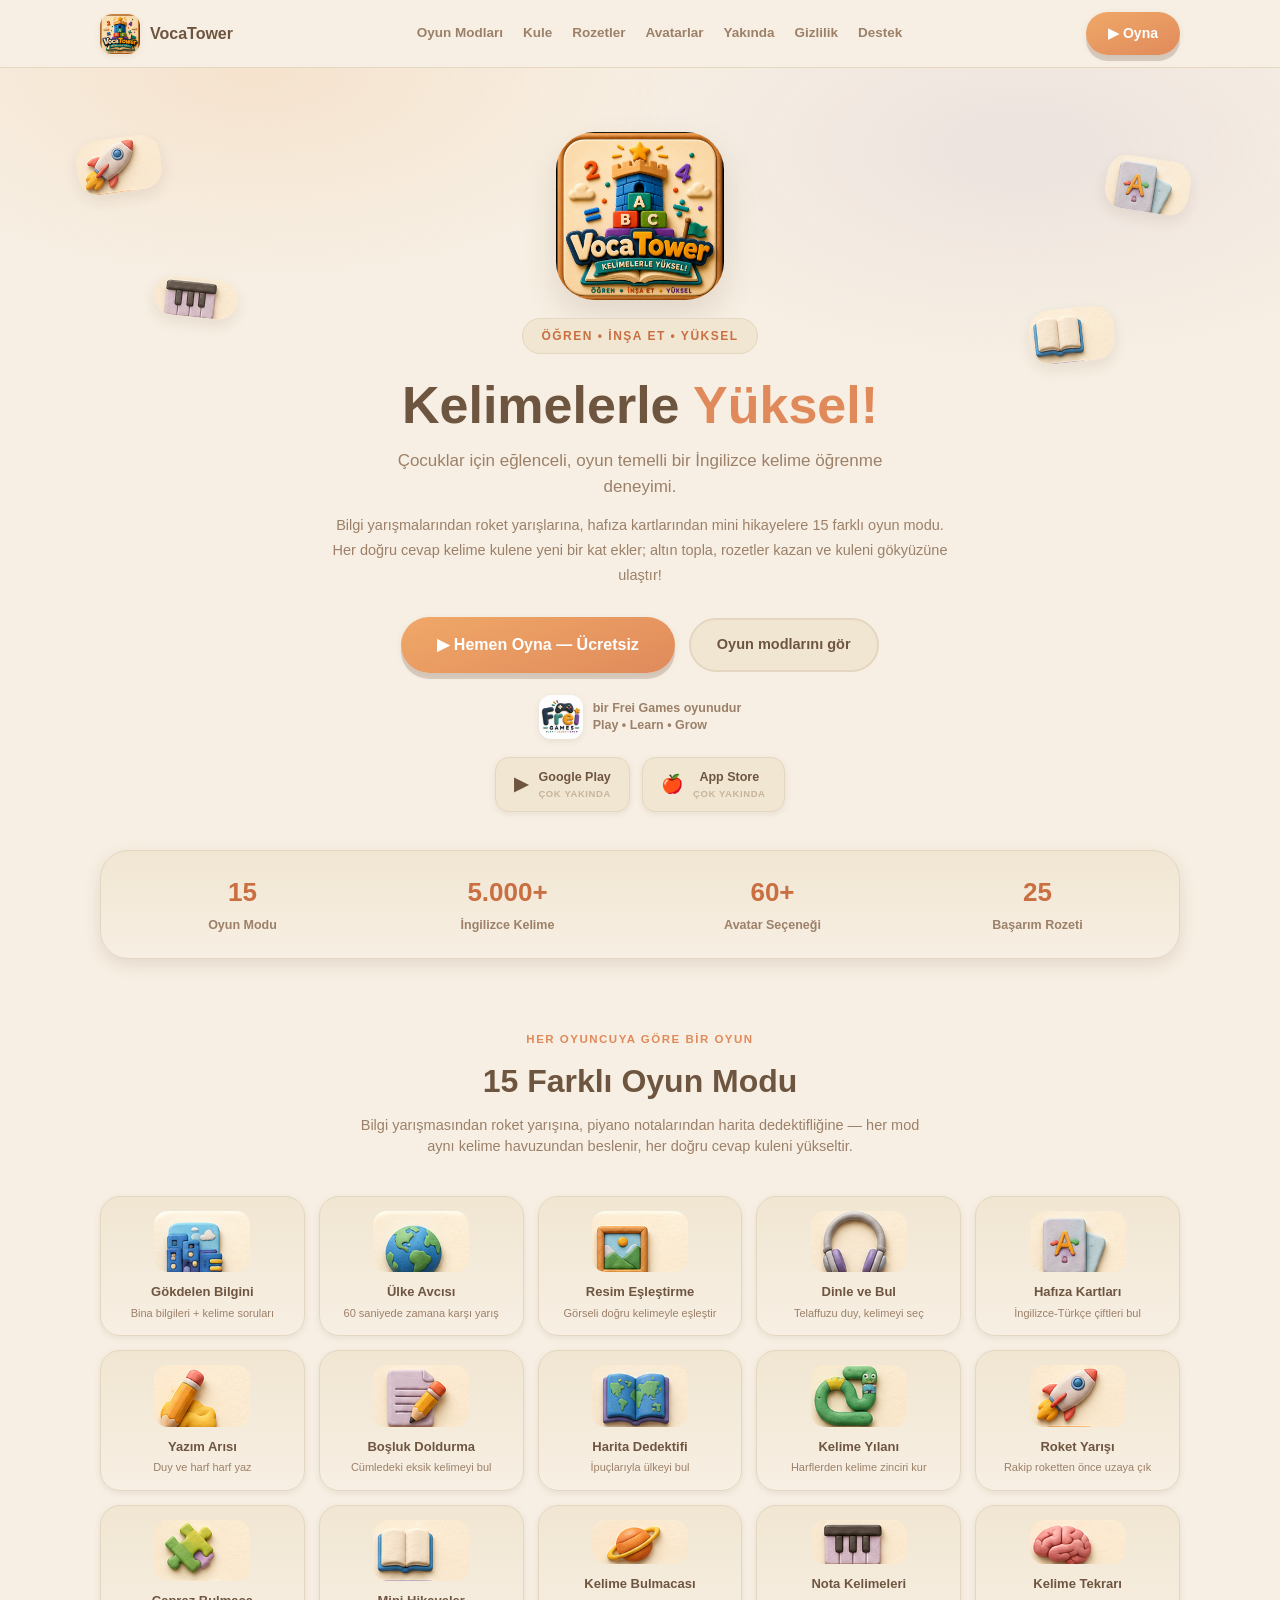
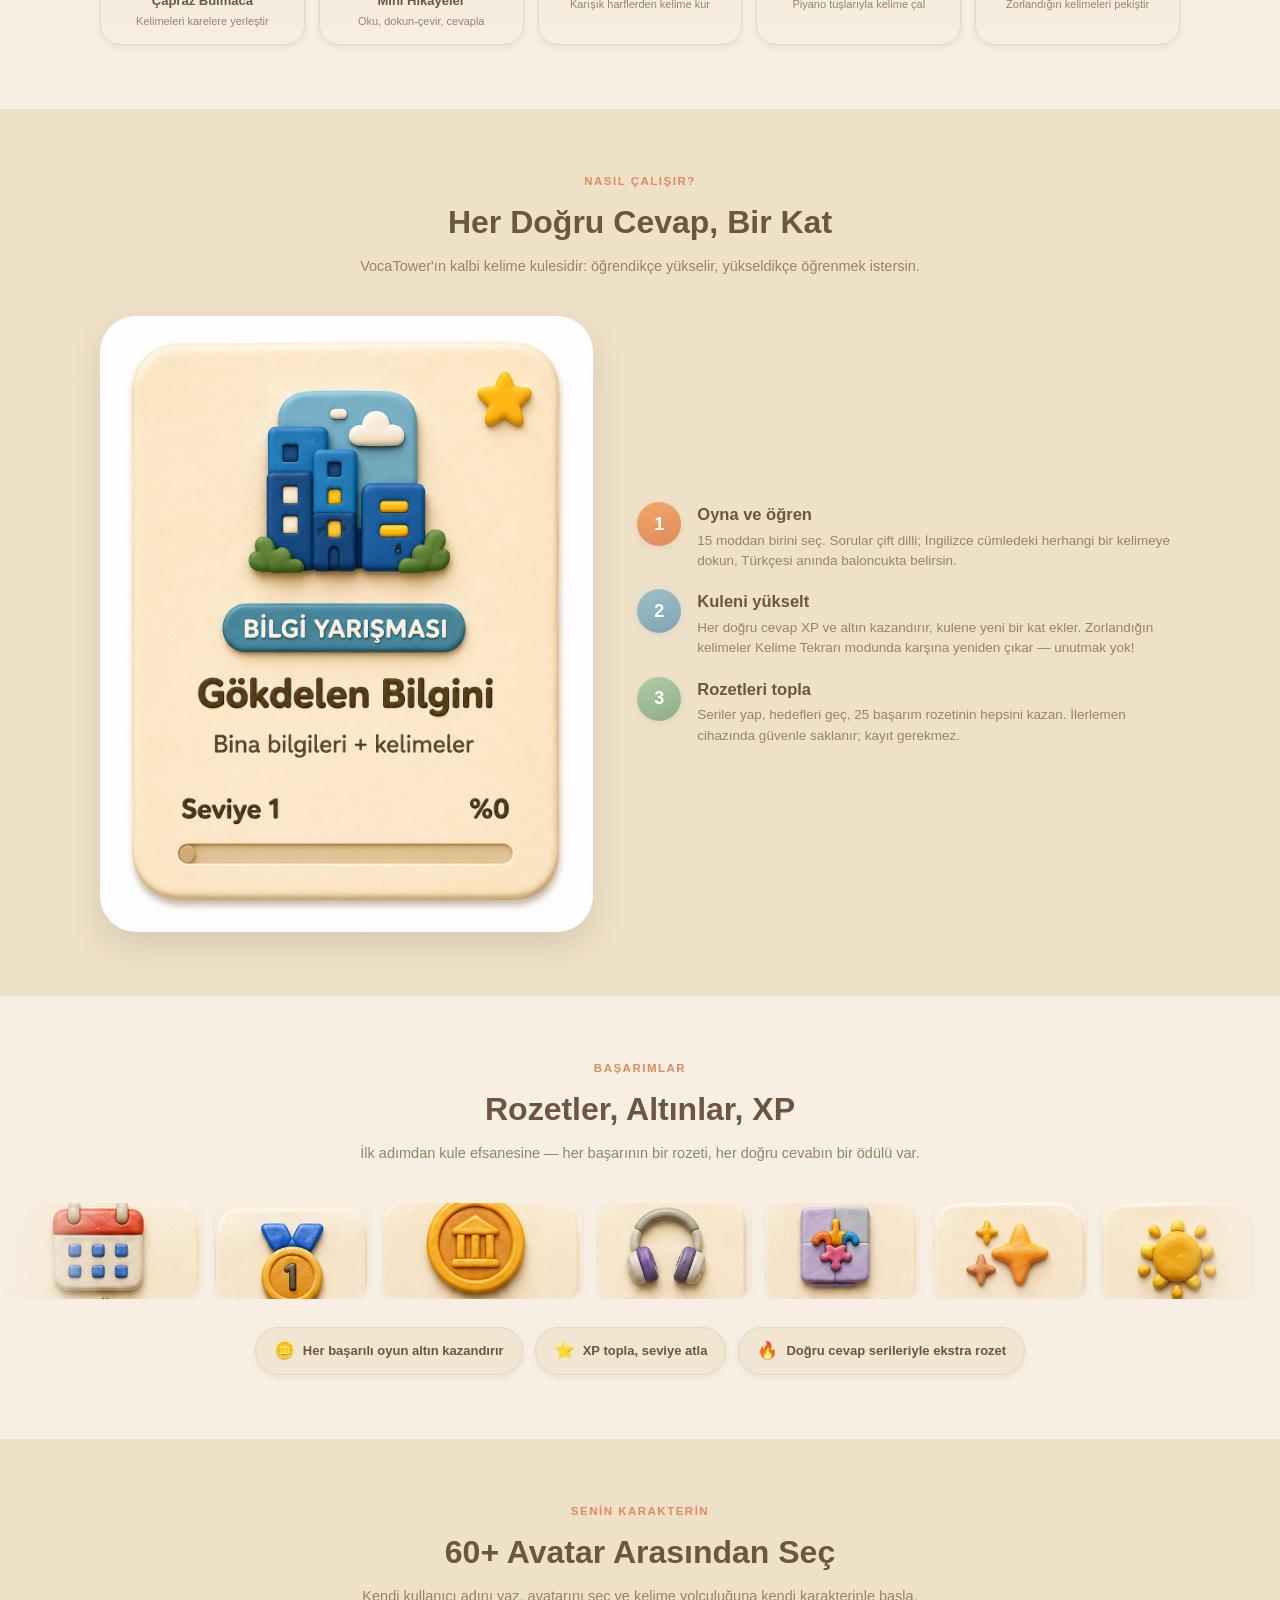
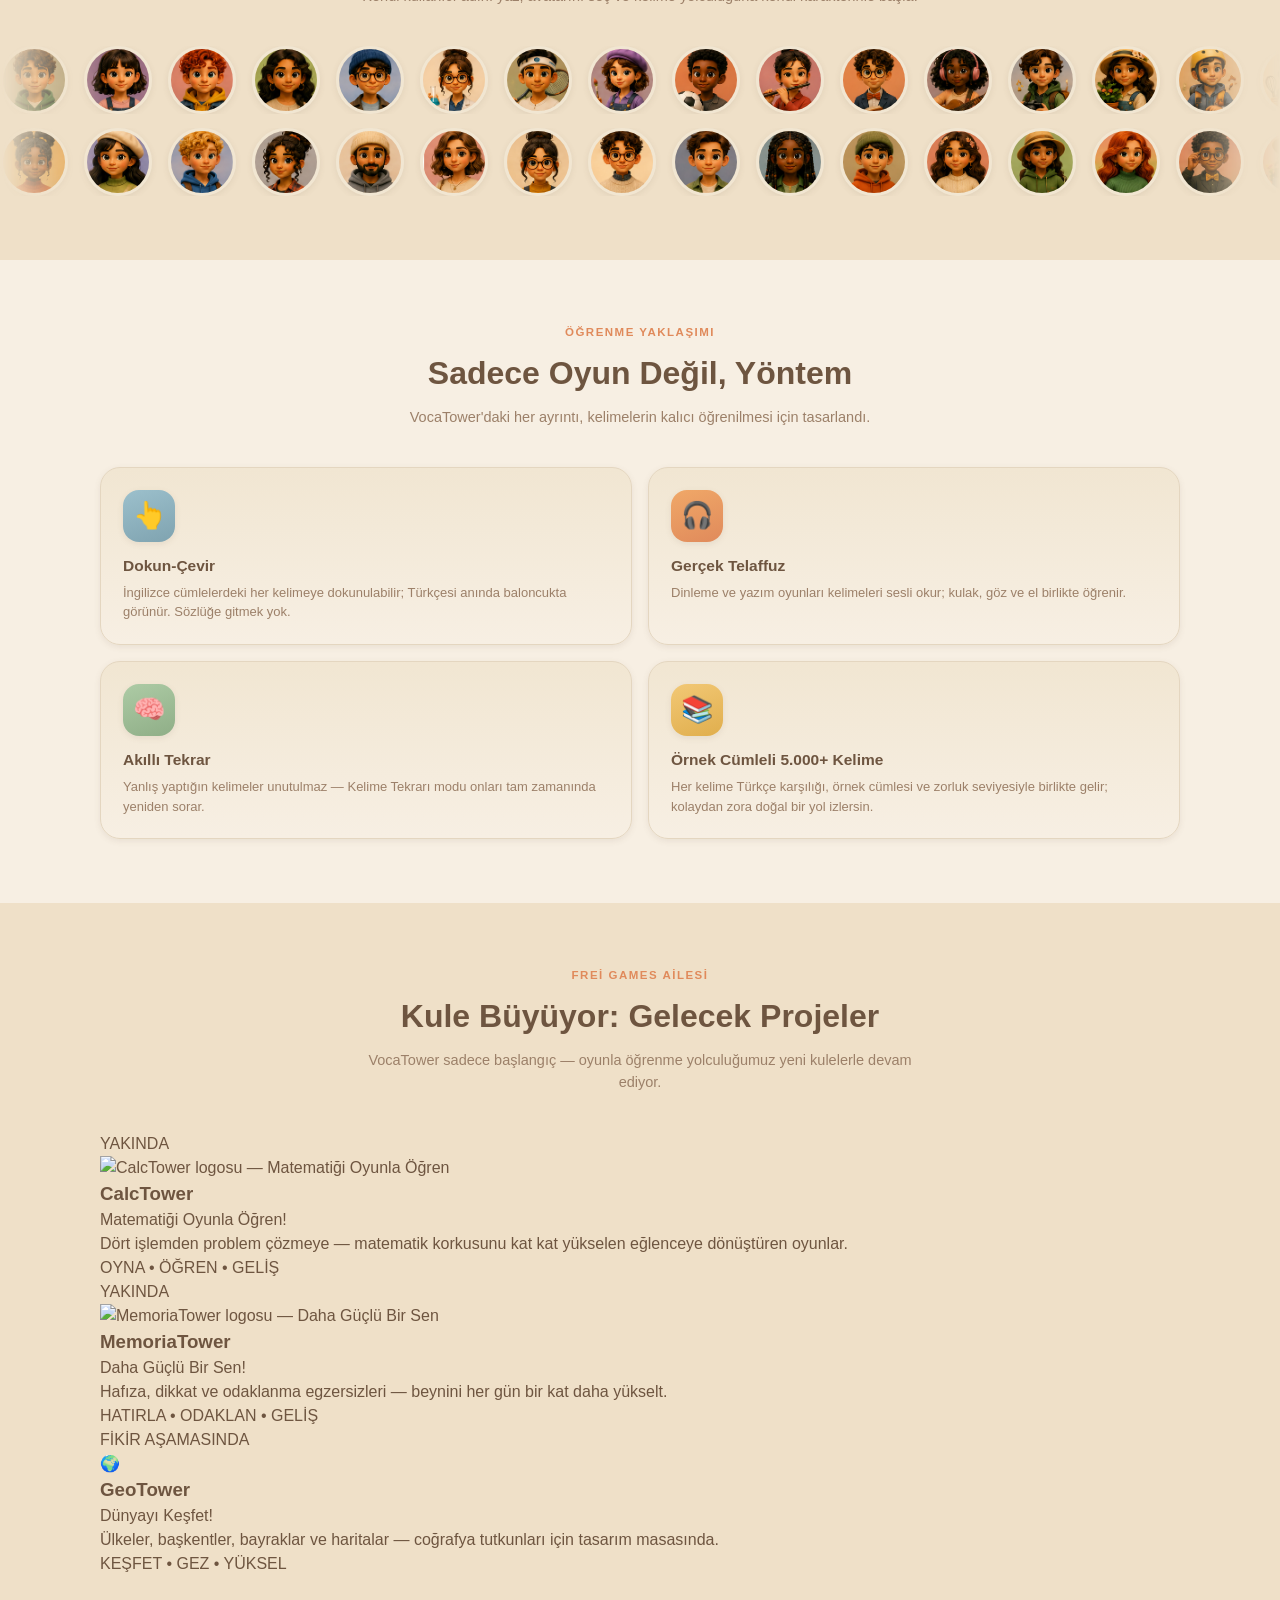
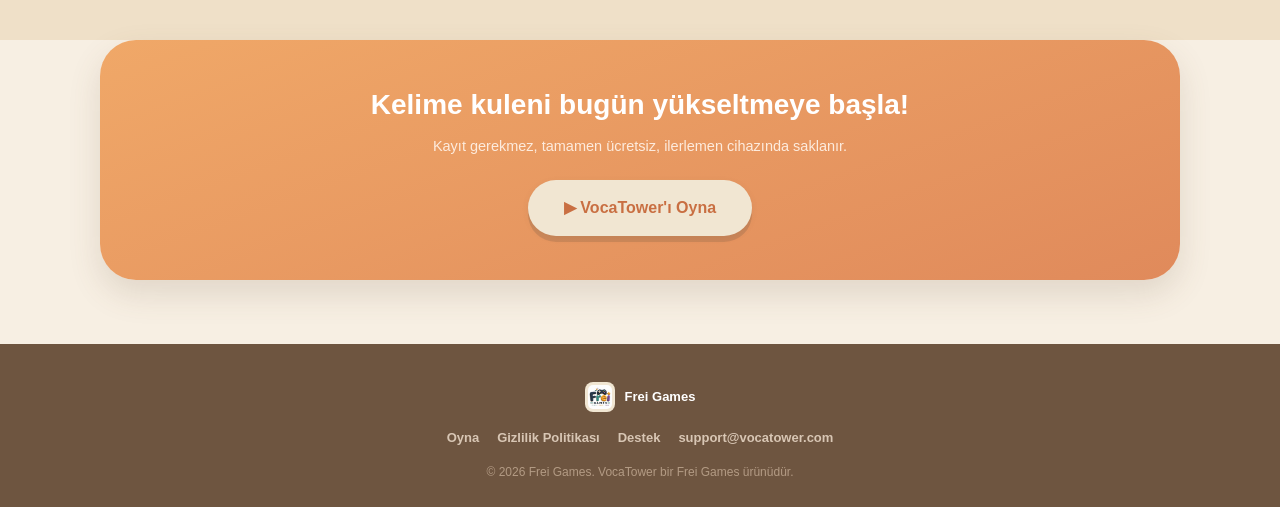
==== commit f6e48b37: "Update index.html" ====
--- a/index.html
+++ b/index.html
@@ -25,6 +25,7 @@
       <a href="#tower">Kule</a>
       <a href="#rewards">Rozetler</a>
       <a href="#avatars">Avatarlar</a>
+      <a href="#upcoming">Yakında</a>
       <a href="privacy.html">Gizlilik</a>
       <a href="support.html">Destek</a>
     </nav>
@@ -244,6 +245,41 @@
   </div>
 </section>
 
+
+<section class="lp-section lp-section--alt" id="upcoming">
+  <div class="lp-wrap">
+    <span class="lp-kicker">FREİ GAMES AİLESİ</span>
+    <h2>Kule Büyüyor: Gelecek Projeler</h2>
+    <p class="lp-section-sub">VocaTower sadece başlangıç — oyunla öğrenme yolculuğumuz yeni kulelerle devam ediyor.</p>
+    <div class="lp-upcoming">
+      <div class="lp-up-card">
+        <span class="lp-up-pill">YAKINDA</span>
+        <img src="assets/images/CalcTower_logo.jpg" alt="CalcTower logosu — Matematiği Oyunla Öğren" loading="lazy">
+        <h3>CalcTower</h3>
+        <p class="lp-up-slogan">Matematiği Oyunla Öğren!</p>
+        <p>Dört işlemden problem çözmeye — matematik korkusunu kat kat yükselen eğlenceye dönüştüren oyunlar.</p>
+        <span class="lp-up-motto">OYNA • ÖĞREN • GELİŞ</span>
+      </div>
+      <div class="lp-up-card">
+        <span class="lp-up-pill">YAKINDA</span>
+        <img src="assets/images/MemoriaTower_logo.jpg" alt="MemoriaTower logosu — Daha Güçlü Bir Sen" loading="lazy">
+        <h3>MemoriaTower</h3>
+        <p class="lp-up-slogan">Daha Güçlü Bir Sen!</p>
+        <p>Hafıza, dikkat ve odaklanma egzersizleri — beynini her gün bir kat daha yükselt.</p>
+        <span class="lp-up-motto">HATIRLA • ODAKLAN • GELİŞ</span>
+      </div>
+      <div class="lp-up-card lp-up-idea">
+        <span class="lp-up-pill idea">FİKİR AŞAMASINDA</span>
+        <div class="lp-up-ph"><span>🌍</span></div>
+        <h3>GeoTower</h3>
+        <p class="lp-up-slogan">Dünyayı Keşfet!</p>
+        <p>Ülkeler, başkentler, bayraklar ve haritalar — coğrafya tutkunları için tasarım masasında.</p>
+        <span class="lp-up-motto">KEŞFET • GEZ • YÜKSEL</span>
+      </div>
+    </div>
+  </div>
+</section>
+
 <section class="lp-section" style="padding-top:0;">
   <div class="lp-wrap">
     <div class="lp-cta-band">
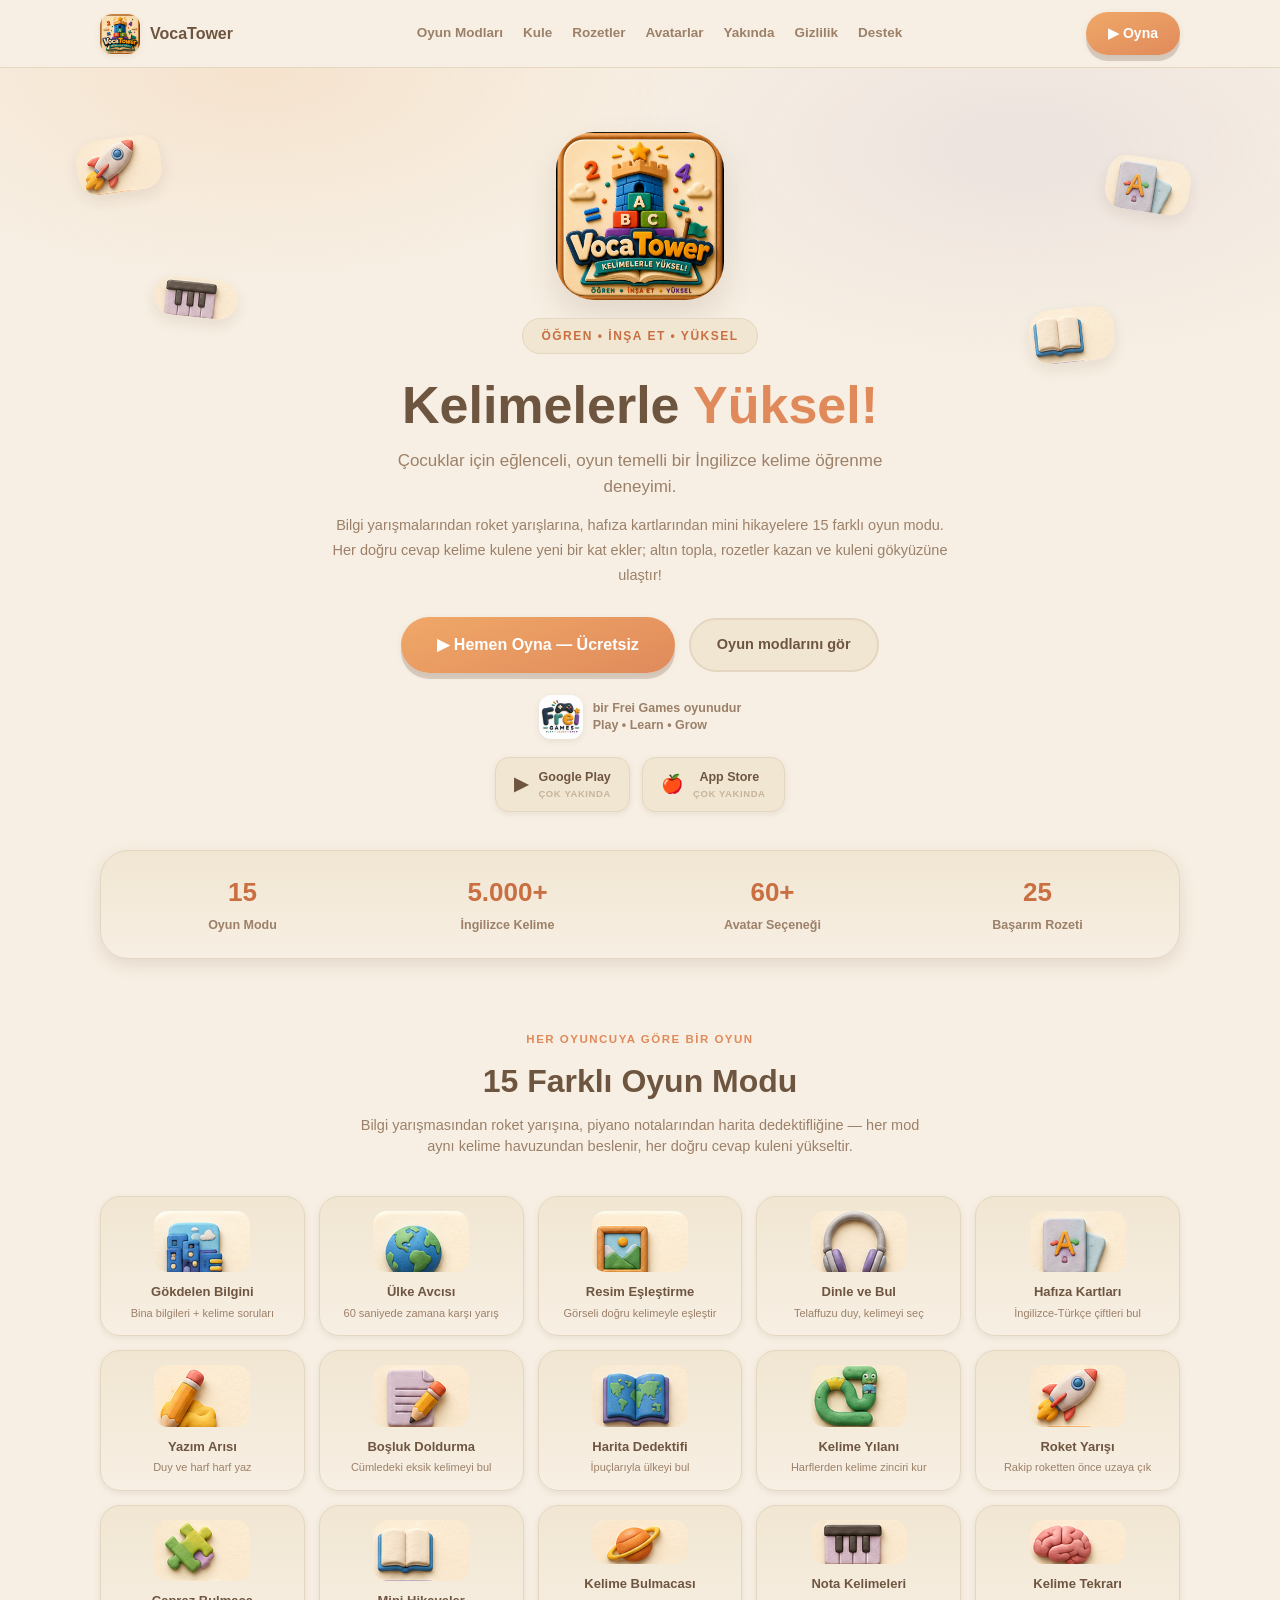
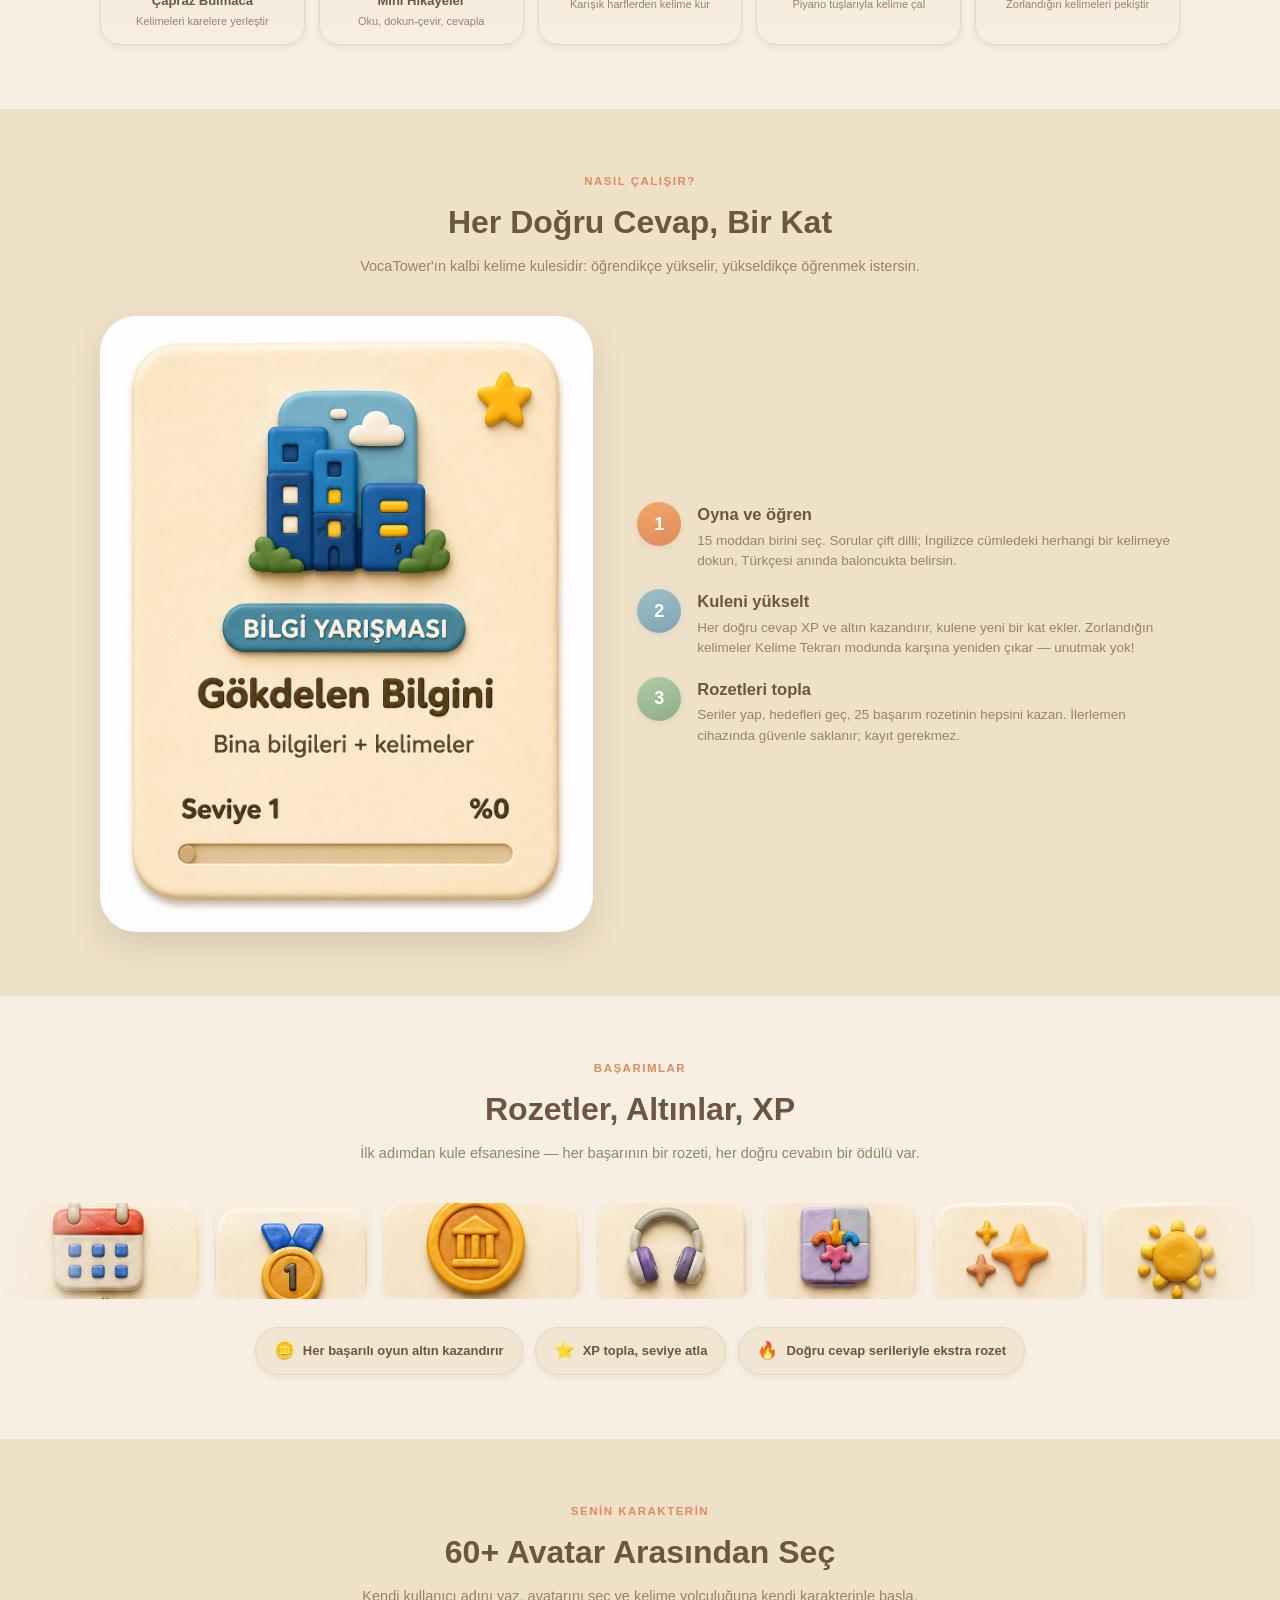
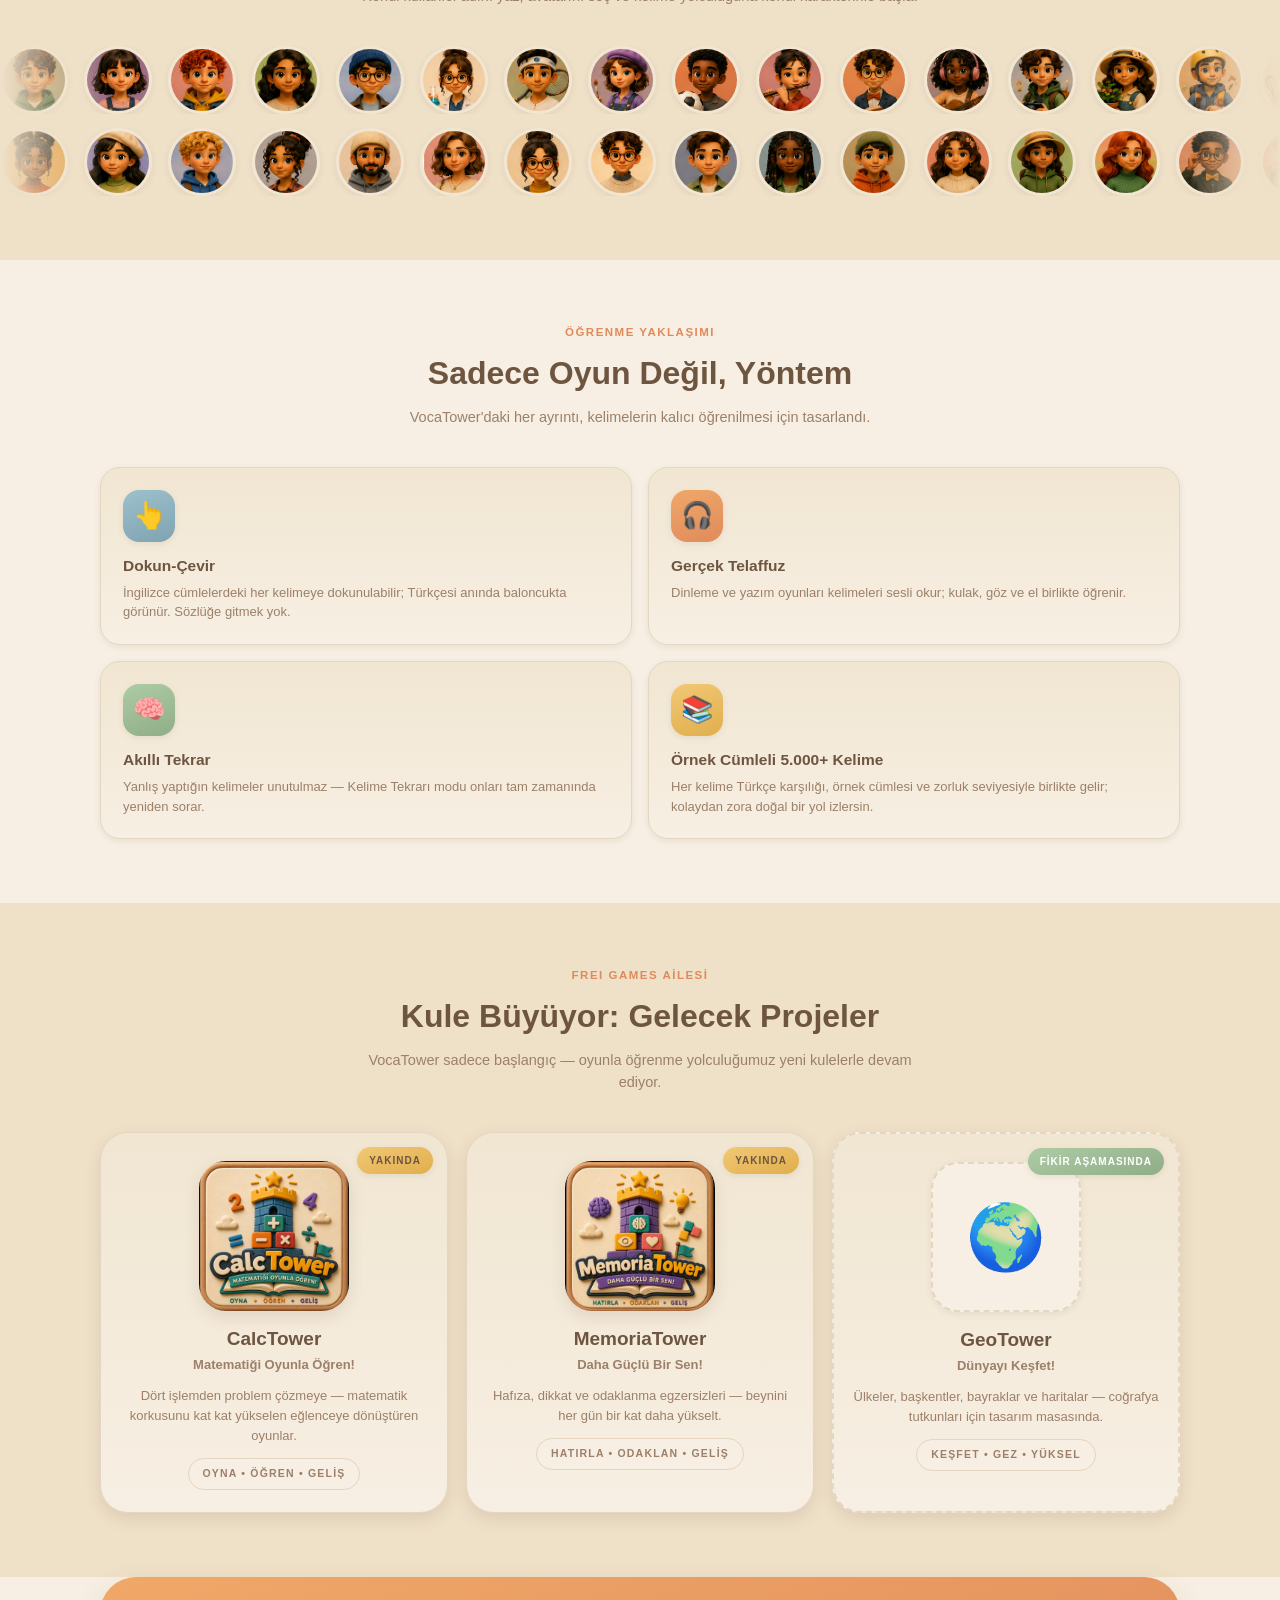
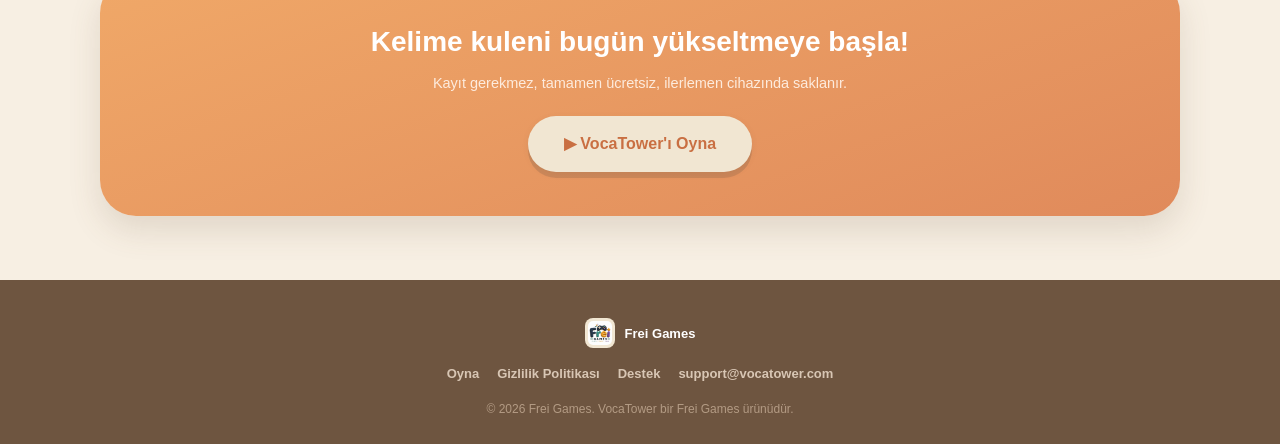
==== commit e4be2d76: "Update index.html" ====
--- a/index.html
+++ b/index.html
@@ -248,7 +248,7 @@
 
 <section class="lp-section lp-section--alt" id="upcoming">
   <div class="lp-wrap">
-    <span class="lp-kicker">FREİ GAMES AİLESİ</span>
+    <span class="lp-kicker">FREI GAMES AİLESİ</span>
     <h2>Kule Büyüyor: Gelecek Projeler</h2>
     <p class="lp-section-sub">VocaTower sadece başlangıç — oyunla öğrenme yolculuğumuz yeni kulelerle devam ediyor.</p>
     <div class="lp-upcoming">
--- a/assets/css/landing.css
+++ b/assets/css/landing.css
@@ -297,3 +297,48 @@
   .lp-badge-img{height:76px;}
   .lp-avatar-img{width:56px;height:56px;}
 }
+
+/* ---------- Gelecek Projeler ---------- */
+.lp-upcoming{display:grid;grid-template-columns:repeat(3,1fr);gap:18px;}
+.lp-up-card{
+  position:relative;
+  background:var(--fg-surface-card);
+  border:1.5px solid var(--fg-border-soft);
+  border-radius:var(--fg-radius-lg);
+  box-shadow:var(--fg-shadow-md);
+  padding:22px 18px;text-align:center;
+  transition:transform var(--fg-motion-base) var(--fg-ease-soft), box-shadow var(--fg-motion-base);
+}
+.lp-up-card:hover{transform:translateY(-5px);box-shadow:var(--fg-shadow-lg);}
+.lp-up-card img{width:150px;height:150px;border-radius:18%;margin:6px auto 14px;box-shadow:var(--fg-shadow-md);}
+.lp-up-card h3{font-size:19px;font-weight:var(--fg-font-weight-black);margin-bottom:2px;}
+.lp-up-slogan{font-size:13px;font-weight:var(--fg-font-weight-black);color:var(--fg-terracotta-dark);margin-bottom:10px;}
+.lp-up-card p{font-size:13px;color:var(--fg-text-secondary);line-height:1.55;}
+.lp-up-pill{
+  position:absolute;top:14px;right:14px;
+  background:var(--fg-surface-accent-gold);
+  color:var(--fg-warm-brown);
+  font-size:10px;font-weight:var(--fg-font-weight-black);letter-spacing:1px;
+  border-radius:var(--fg-radius-pill);padding:6px 12px;
+  box-shadow:var(--fg-shadow-sm);
+}
+.lp-up-pill.idea{background:var(--fg-surface-accent-tertiary);color:var(--fg-white);}
+.lp-up-motto{
+  display:inline-block;margin-top:12px;
+  font-size:10.5px;font-weight:var(--fg-font-weight-black);letter-spacing:1.2px;
+  color:var(--fg-brown-soft);
+  background:var(--fg-bg-app);
+  border:1.5px solid var(--fg-border-soft);
+  border-radius:var(--fg-radius-pill);padding:7px 14px;
+}
+.lp-up-idea{border-style:dashed;border-width:2px;}
+.lp-up-ph{
+  width:150px;height:150px;border-radius:18%;
+  margin:6px auto 14px;
+  background:var(--fg-bg-app);
+  border:2.5px dashed var(--fg-border-strong, var(--fg-border-soft));
+  display:flex;align-items:center;justify-content:center;
+  box-shadow:var(--fg-shadow-sm);
+}
+.lp-up-ph span{font-size:64px;filter:saturate(.9);}
+@media (max-width:980px){ .lp-upcoming{grid-template-columns:1fr;max-width:420px;margin:0 auto;} }
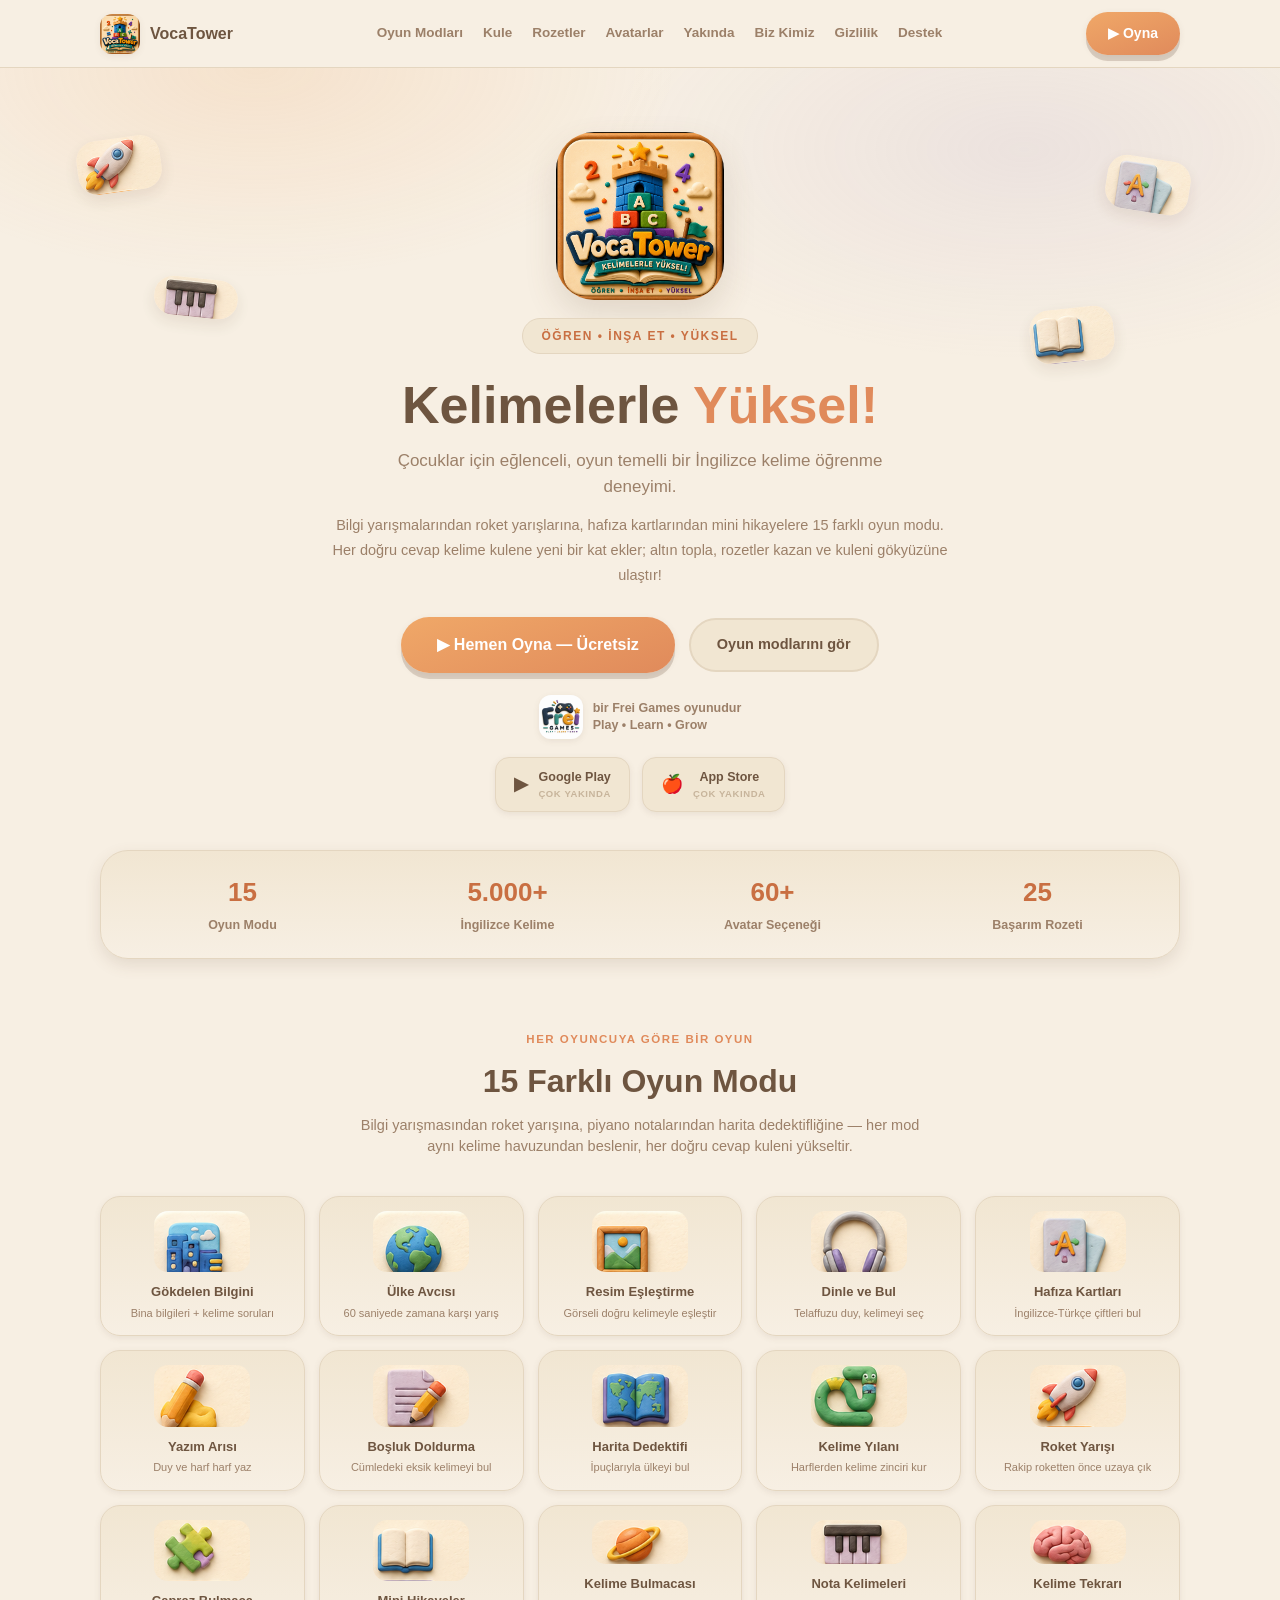
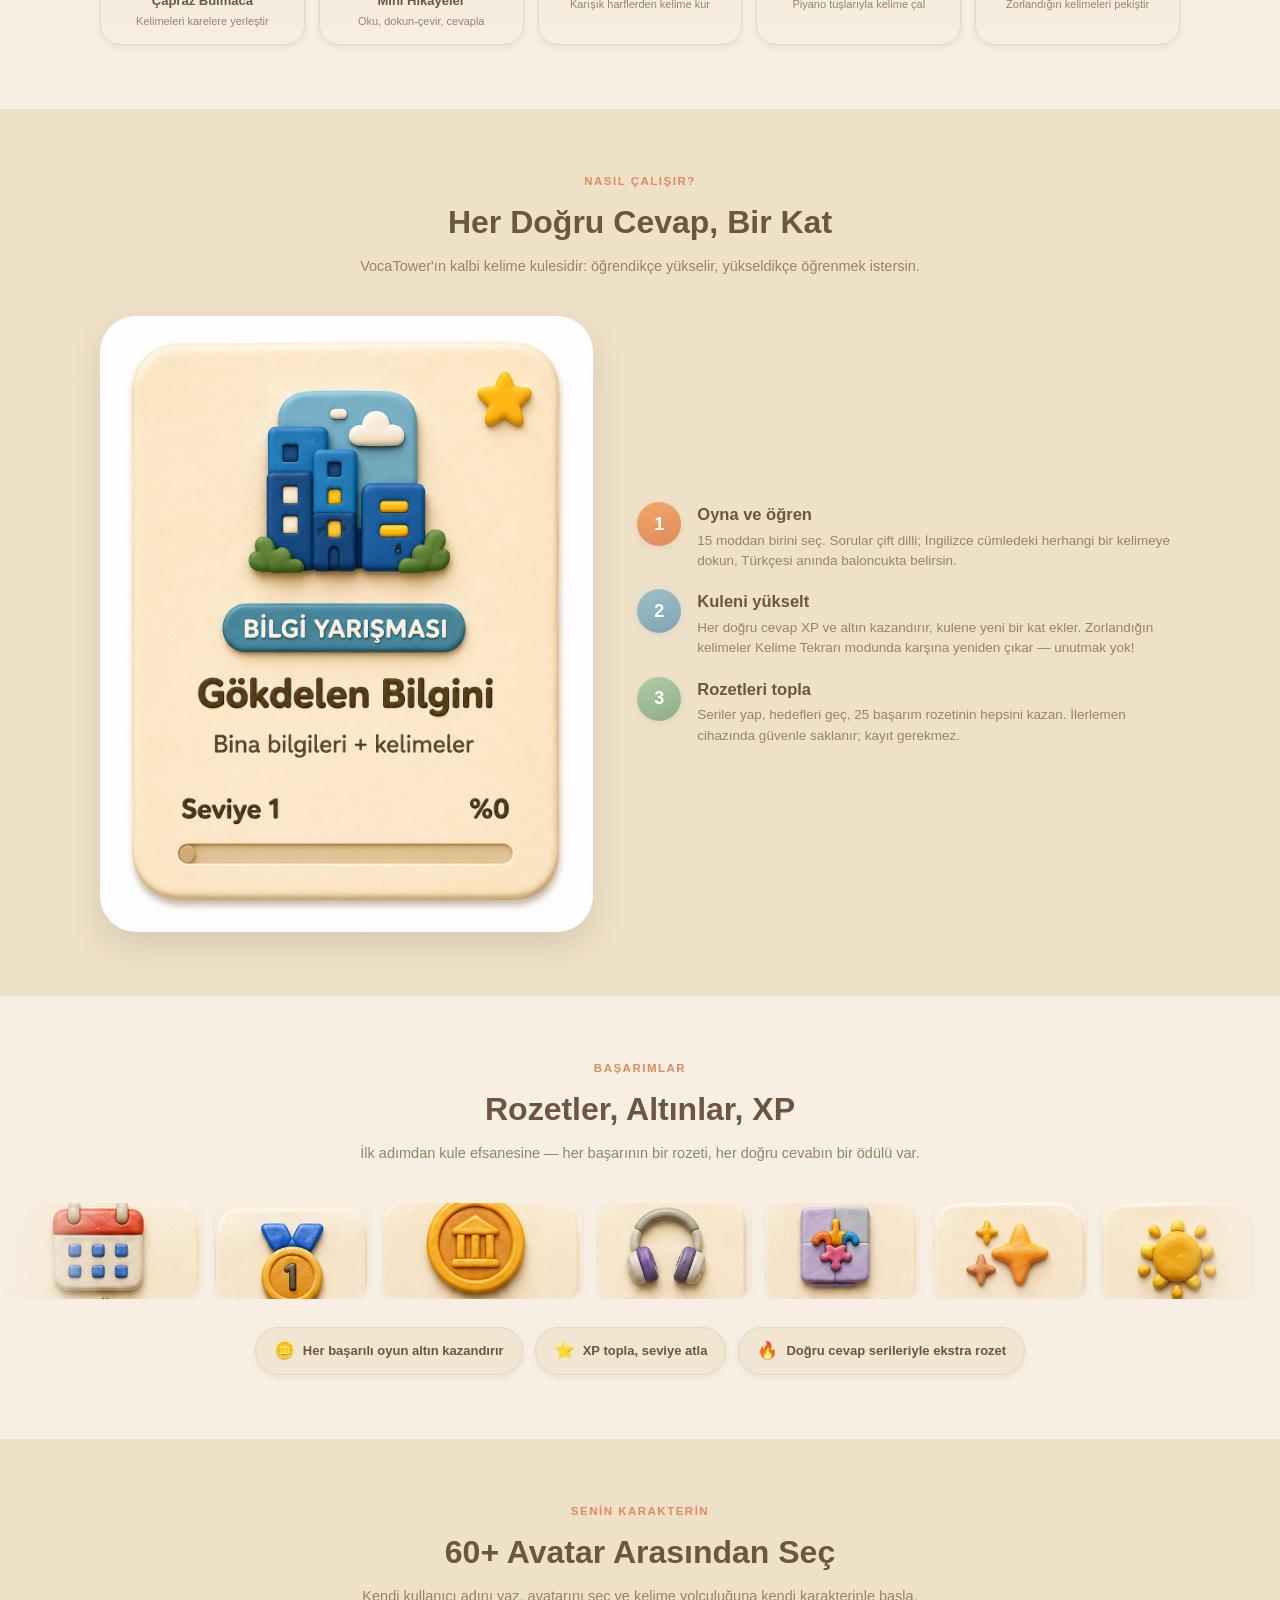
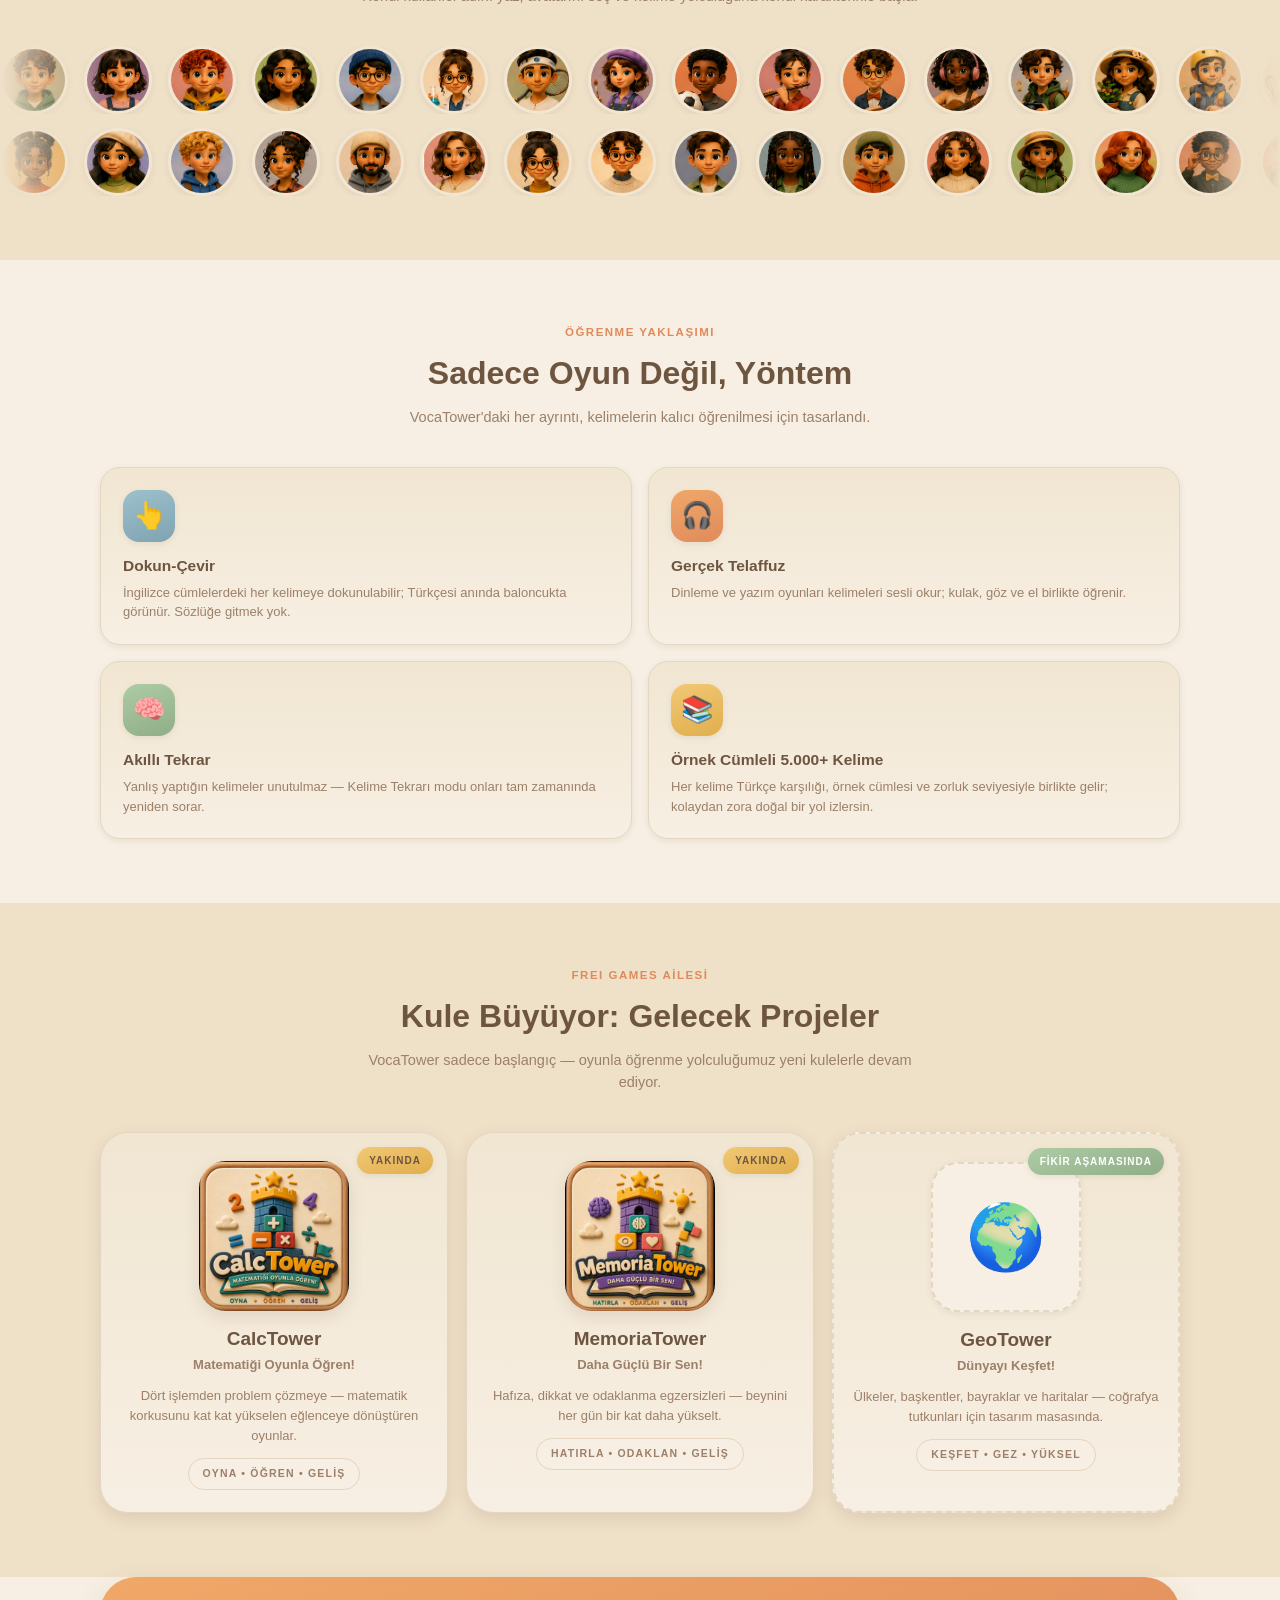
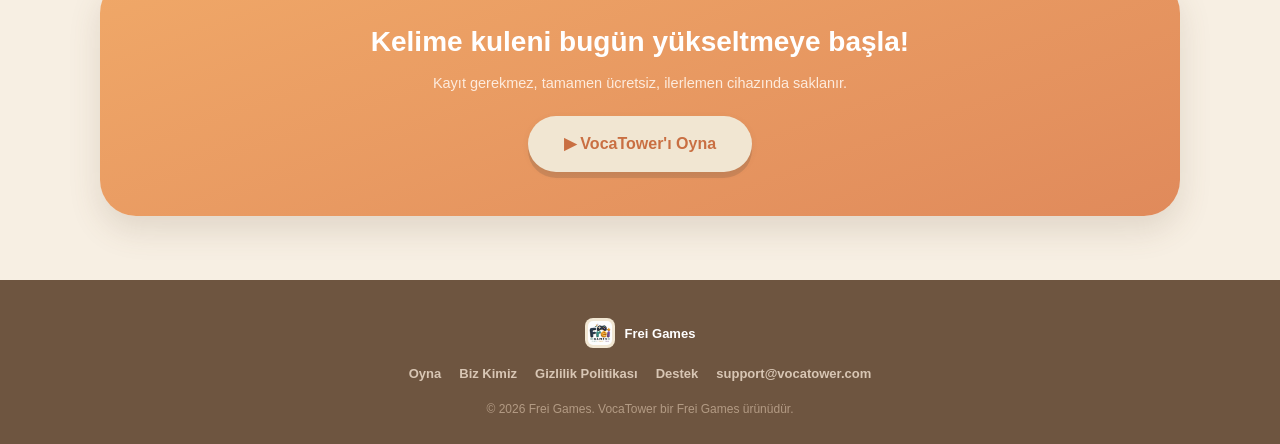
==== commit e1700748: "feat: add detailed about page and team portraits" ====
--- a/index.html
+++ b/index.html
@@ -26,6 +26,7 @@
       <a href="#rewards">Rozetler</a>
       <a href="#avatars">Avatarlar</a>
       <a href="#upcoming">Yakında</a>
+      <a href="about.html">Biz Kimiz</a>
       <a href="privacy.html">Gizlilik</a>
       <a href="support.html">Destek</a>
     </nav>
@@ -298,6 +299,7 @@
     </div>
     <div class="lp-footer-links">
       <a href="game/index.html">Oyna</a>
+      <a href="about.html">Biz Kimiz</a>
       <a href="privacy.html">Gizlilik Politikası</a>
       <a href="support.html">Destek</a>
       <a href="mailto:support@vocatower.com?subject=VocaTower%20Feedback">support@vocatower.com</a>
--- a/assets/css/landing.css
+++ b/assets/css/landing.css
@@ -279,6 +279,48 @@
 .lp-content .lp-faq-q{font-weight:var(--fg-font-weight-black);margin-top:18px;}
 .lp-content a.lp-mail{color:var(--fg-dusty-blue-dark);font-weight:var(--fg-font-weight-bold);text-decoration:none;}
 
+/* ---------- Biz Kimiz ---------- */
+.lp-about{overflow:hidden;}
+.lp-about-hero{position:relative;padding:72px 20px 62px;text-align:center;background:linear-gradient(145deg,#F4DFC8 0%,#F8EFE3 48%,#E7E0EF 100%);border-bottom:1.5px solid var(--fg-border-soft);}
+.lp-about-hero::before,.lp-about-hero::after{content:"";position:absolute;border-radius:50%;filter:blur(1px);opacity:.5;pointer-events:none;}
+.lp-about-hero::before{width:180px;height:180px;left:-60px;top:35px;background:rgba(215,143,96,.2);}
+.lp-about-hero::after{width:220px;height:220px;right:-85px;bottom:-75px;background:rgba(179,161,199,.24);}
+.lp-about-hero-inner{position:relative;z-index:1;max-width:800px;margin:0 auto;}
+.lp-about-logos{display:flex;align-items:center;justify-content:center;gap:14px;margin-bottom:22px;}
+.lp-about-logos img{width:72px;height:72px;object-fit:contain;border-radius:18px;background:var(--fg-bg-surface);padding:6px;box-shadow:var(--fg-shadow-md);}
+.lp-about-hero h1{font-size:clamp(34px,6vw,58px);line-height:1.05;color:var(--fg-warm-brown);font-weight:var(--fg-font-weight-black);margin-bottom:14px;}
+.lp-about-lead{font-size:clamp(18px,2.6vw,24px);line-height:1.35;font-weight:var(--fg-font-weight-black);color:var(--fg-terracotta-dark);margin-bottom:20px;}
+.lp-about-intro{max-width:720px;margin:0 auto;color:var(--fg-text-secondary);font-size:16px;line-height:1.75;}
+.lp-about-section{padding:64px 20px;}
+.lp-about-section--alt{background:rgba(255,250,243,.62);border-top:1px solid var(--fg-border-soft);border-bottom:1px solid var(--fg-border-soft);}
+.lp-about-section .lp-wrap{max-width:980px;}
+.lp-about-copy{max-width:780px;margin:0 auto;}
+.lp-about-kicker{display:block;margin-bottom:9px;color:var(--fg-terracotta-dark);font-size:11px;font-weight:var(--fg-font-weight-black);letter-spacing:1.5px;text-transform:uppercase;}
+.lp-about-section h2{font-size:clamp(25px,4vw,36px);line-height:1.18;margin-bottom:18px;color:var(--fg-warm-brown);font-weight:var(--fg-font-weight-black);}
+.lp-about-section p{font-size:15.5px;line-height:1.75;color:var(--fg-text-secondary);margin-bottom:14px;}
+.lp-about-values{display:grid;grid-template-columns:repeat(2,1fr);gap:18px;margin-top:30px;}
+.lp-about-card{background:var(--fg-surface-card);border:1.5px solid var(--fg-border-soft);border-radius:var(--fg-radius-lg);box-shadow:var(--fg-shadow-md);padding:25px 22px;}
+.lp-about-card-icon{display:flex;align-items:center;justify-content:center;width:48px;height:48px;margin-bottom:15px;border-radius:16px;background:var(--fg-bg-app);font-size:25px;box-shadow:var(--fg-shadow-sm);}
+.lp-about-card h3{font-size:18px;color:var(--fg-warm-brown);font-weight:var(--fg-font-weight-black);margin-bottom:8px;}
+.lp-about-card p{font-size:14px;line-height:1.65;margin:0;}
+.lp-about-quote{margin:24px 0 0;padding:20px 22px;border-left:5px solid var(--fg-terracotta);border-radius:0 var(--fg-radius-md) var(--fg-radius-md) 0;background:var(--fg-bg-app);color:var(--fg-warm-brown);font-size:20px;font-weight:var(--fg-font-weight-black);}
+.lp-team-grid{display:grid;grid-template-columns:repeat(3,1fr);gap:20px;margin-top:30px;align-items:stretch;}
+.lp-team-card{display:flex;flex-direction:column;align-items:center;text-align:center;background:var(--fg-surface-card);border:1.5px solid var(--fg-border-soft);border-radius:var(--fg-radius-lg);box-shadow:var(--fg-shadow-md);padding:25px 20px;}
+.lp-team-portrait{display:flex;align-items:center;justify-content:center;width:112px;height:112px;flex:0 0 112px;border-radius:32px;margin-bottom:17px;background:linear-gradient(145deg,#EFD7C0,#D8CAE4);border:4px solid var(--fg-bg-surface);box-shadow:var(--fg-shadow-md);overflow:hidden;color:var(--fg-warm-brown);font-size:34px;font-weight:var(--fg-font-weight-black);}
+.lp-team-portrait img{width:100%;height:100%;display:block;}
+.lp-team-founder-img{object-fit:cover;object-position:center 28%;}
+.lp-team-avatar-img{object-fit:contain;object-position:center;}
+.lp-team-card h3{font-size:18px;color:var(--fg-warm-brown);font-weight:var(--fg-font-weight-black);margin-bottom:5px;}
+.lp-team-role{min-height:38px;color:var(--fg-terracotta-dark);font-size:12.5px;font-weight:var(--fg-font-weight-black);letter-spacing:.35px;margin-bottom:12px;}
+.lp-team-card p{font-size:13.5px;line-height:1.62;margin-bottom:10px;}
+.lp-about-closing{text-align:center;background:linear-gradient(145deg,var(--fg-warm-brown),#6F4B35);color:#F5E8DA;padding:55px 20px;}
+.lp-about-closing h2{color:var(--fg-white);margin-bottom:8px;}
+.lp-about-closing p{color:#E5D3C2;margin-bottom:7px;}
+.lp-about-motto{font-size:22px;font-weight:var(--fg-font-weight-black);color:var(--fg-white);margin:20px 0 4px;}
+.lp-about-closing a{display:inline-flex;align-items:center;min-height:44px;margin-top:17px;color:var(--fg-white);font-weight:var(--fg-font-weight-black);}
+.lp-nav a[aria-current="page"]{color:var(--fg-terracotta-dark);text-decoration:underline;text-underline-offset:5px;}
+.lp-header a:focus-visible,.lp-footer a:focus-visible,.lp-about a:focus-visible{outline:3px solid var(--fg-dusty-blue-dark);outline-offset:3px;border-radius:7px;}
+
 /* ---------- Duyarlılık ---------- */
 @media (max-width:980px){
   .lp-modes{grid-template-columns:repeat(3,1fr);}
@@ -296,6 +338,14 @@
   .lp-content{padding:26px 18px;margin:22px 14px;}
   .lp-badge-img{height:76px;}
   .lp-avatar-img{width:56px;height:56px;}
+  .lp-about-hero{padding:48px 18px 43px;}
+  .lp-about-logos img{width:58px;height:58px;border-radius:15px;}
+  .lp-about-intro{font-size:14.5px;}
+  .lp-about-section{padding:44px 18px;}
+  .lp-about-values,.lp-team-grid{grid-template-columns:1fr;}
+  .lp-team-grid{gap:16px;}
+  .lp-team-role{min-height:0;}
+  .lp-about-quote{font-size:17px;}
 }
 
 /* ---------- Gelecek Projeler ---------- */
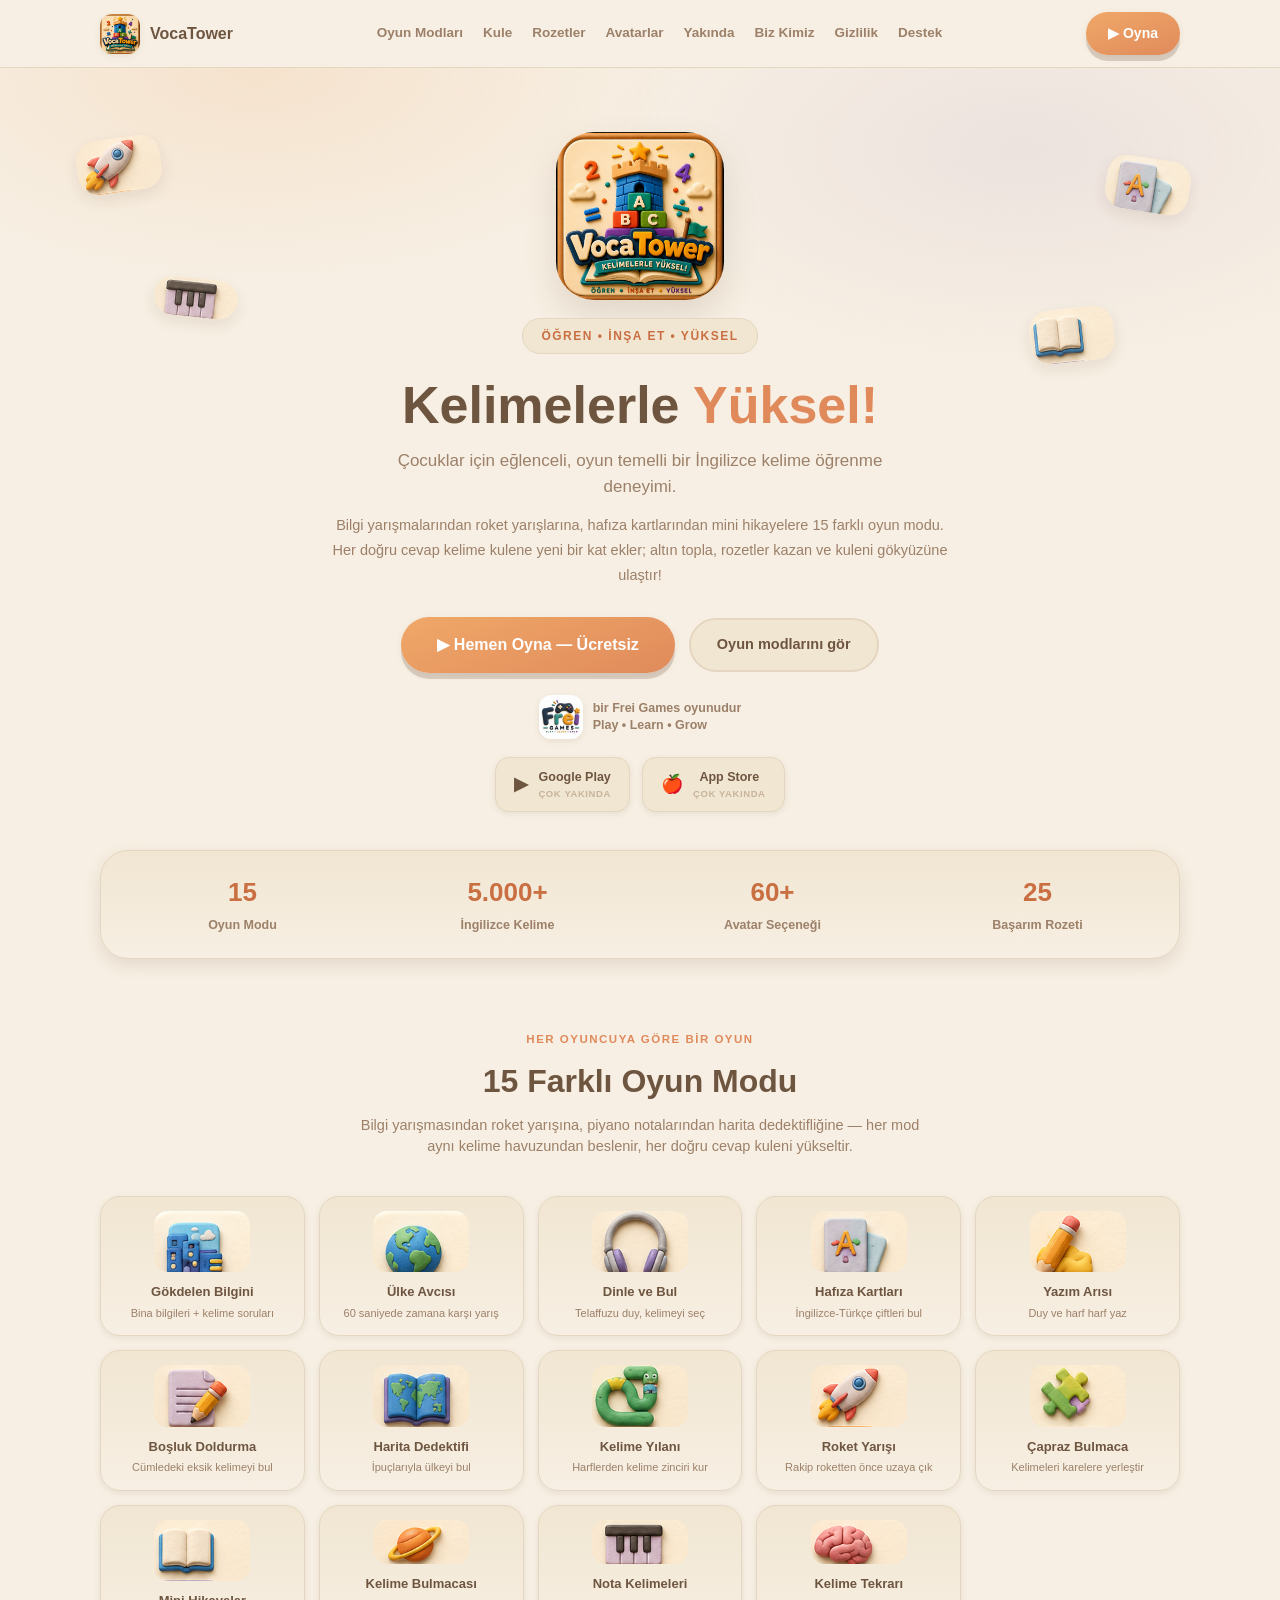
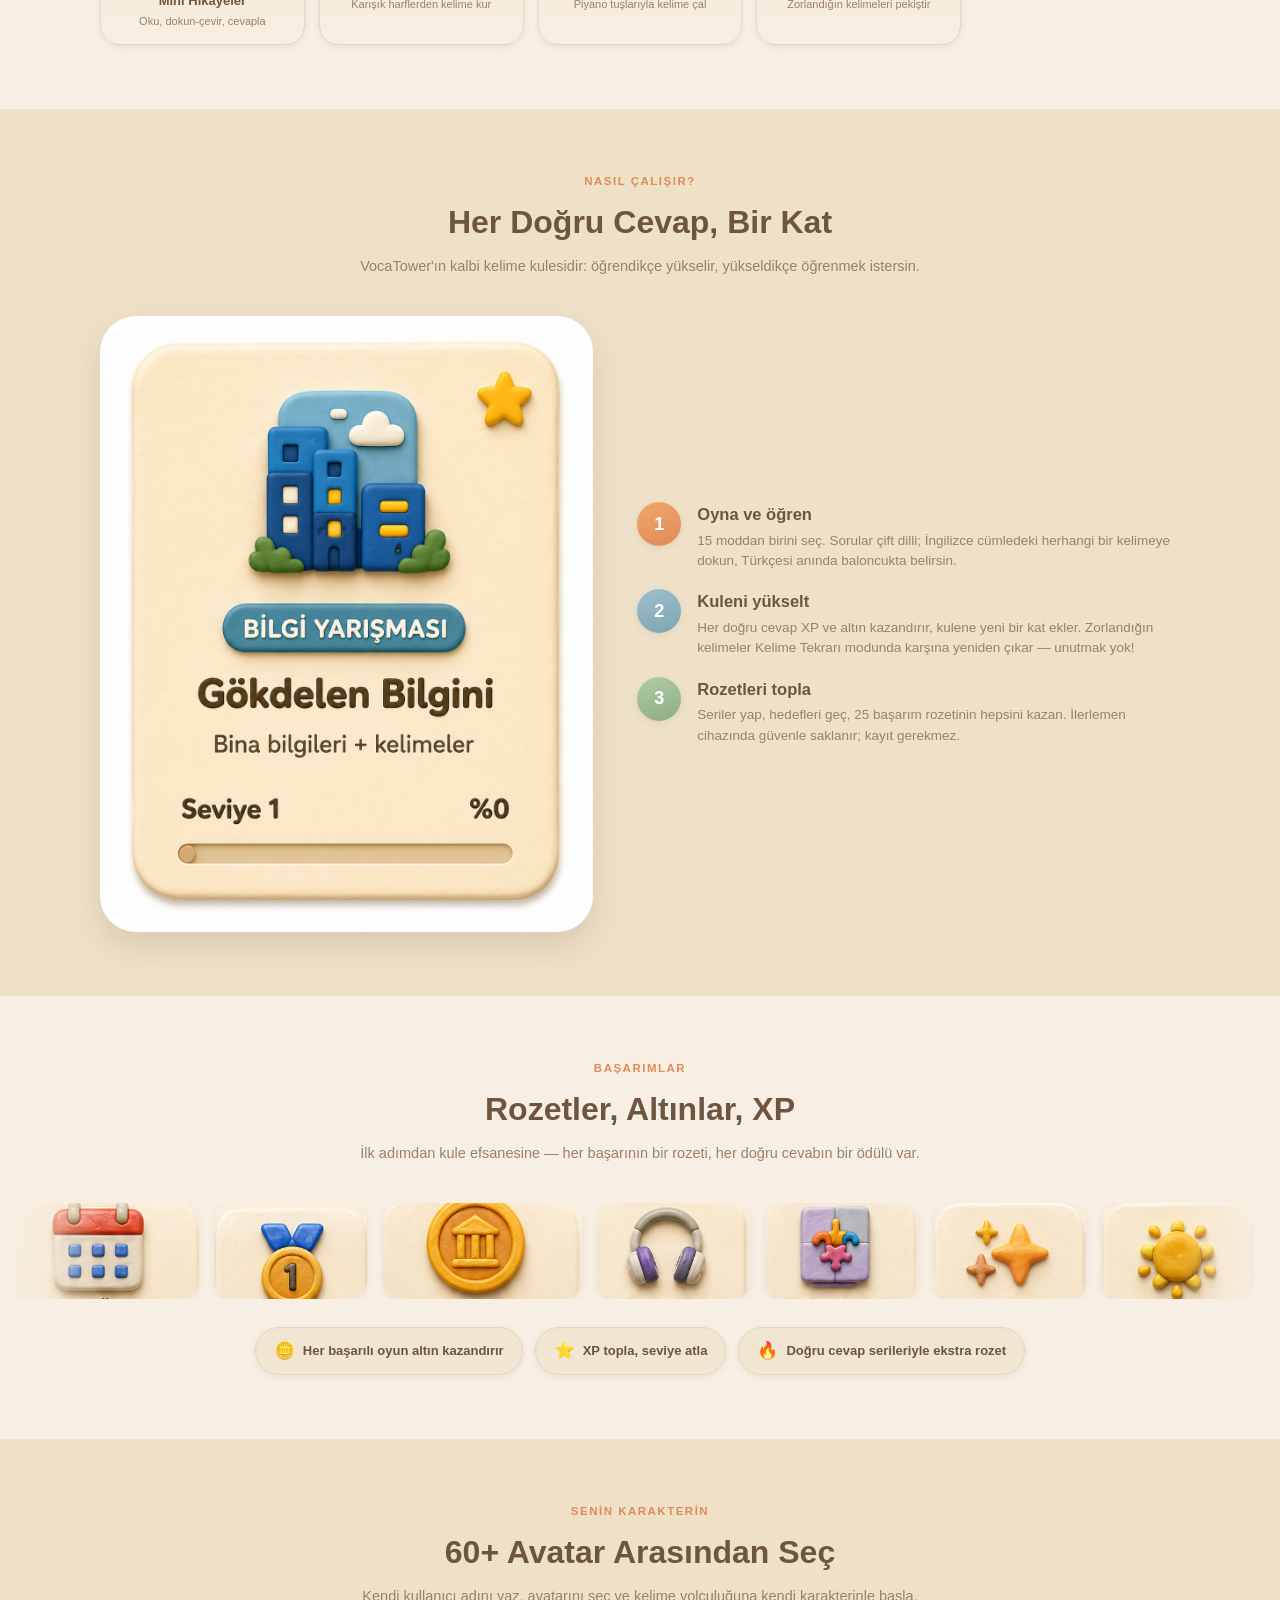
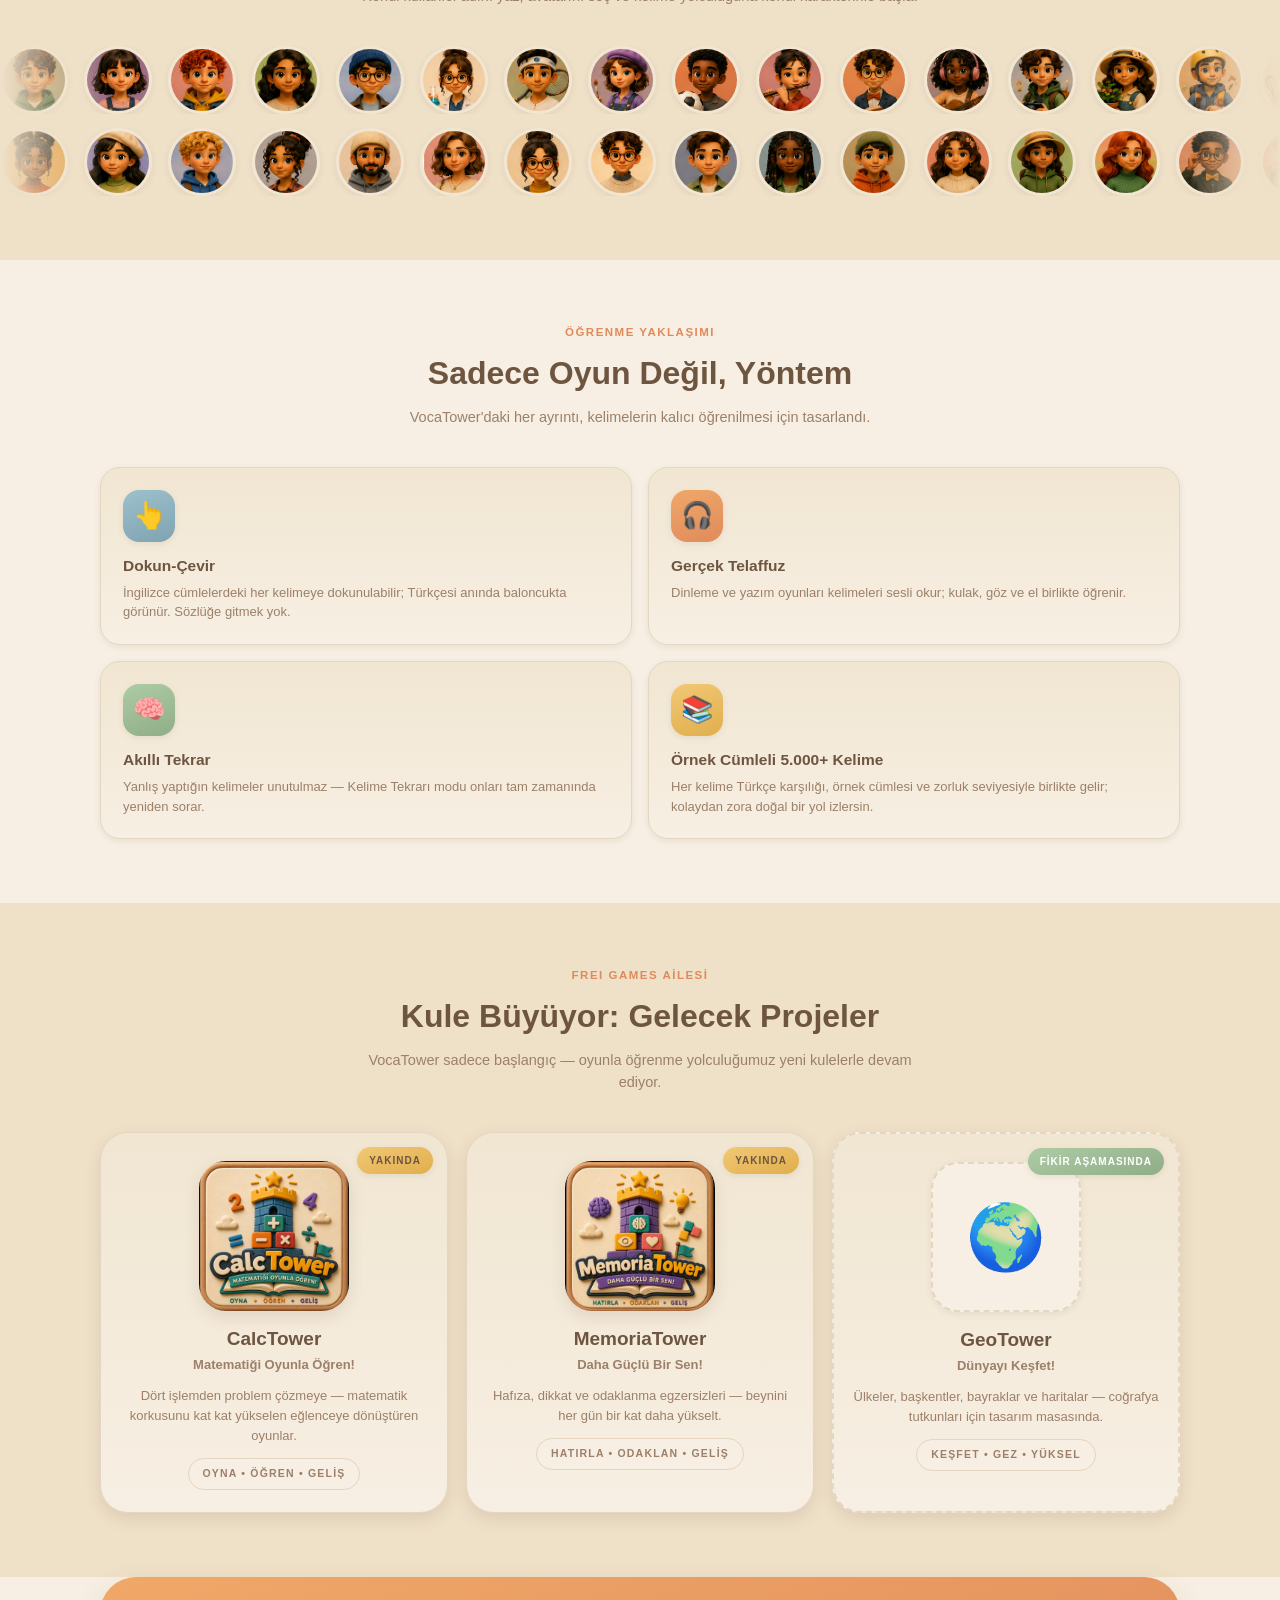
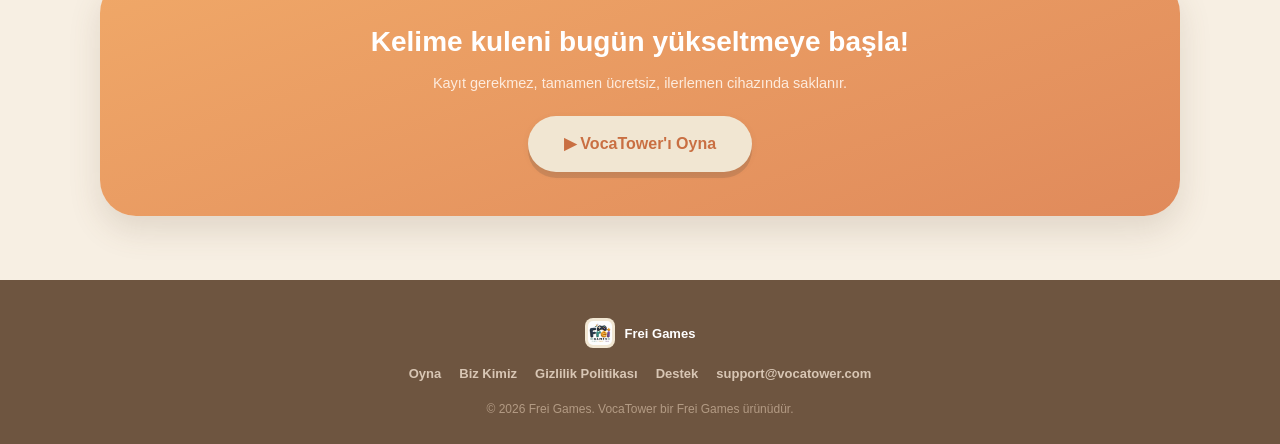
==== commit 1212fffb: "feat: remove picmatch game mode" ====
--- a/index.html
+++ b/index.html
@@ -86,11 +86,6 @@
         <img src="assets/images/icons/mode_quiz_countries.png" alt="Ülke Avcısı oyun modu ikonu" loading="lazy">
         <h3>Ülke Avcısı</h3>
         <p>60 saniyede zamana karşı yarış</p>
-      </div>
-      <div class="lp-mode">
-        <img src="assets/images/icons/mode_picmatch.png" alt="Resim Eşleştirme oyun modu ikonu" loading="lazy">
-        <h3>Resim Eşleştirme</h3>
-        <p>Görseli doğru kelimeyle eşleştir</p>
       </div>
       <div class="lp-mode">
         <img src="assets/images/icons/mode_listen.png" alt="Dinle ve Bul oyun modu ikonu" loading="lazy">
